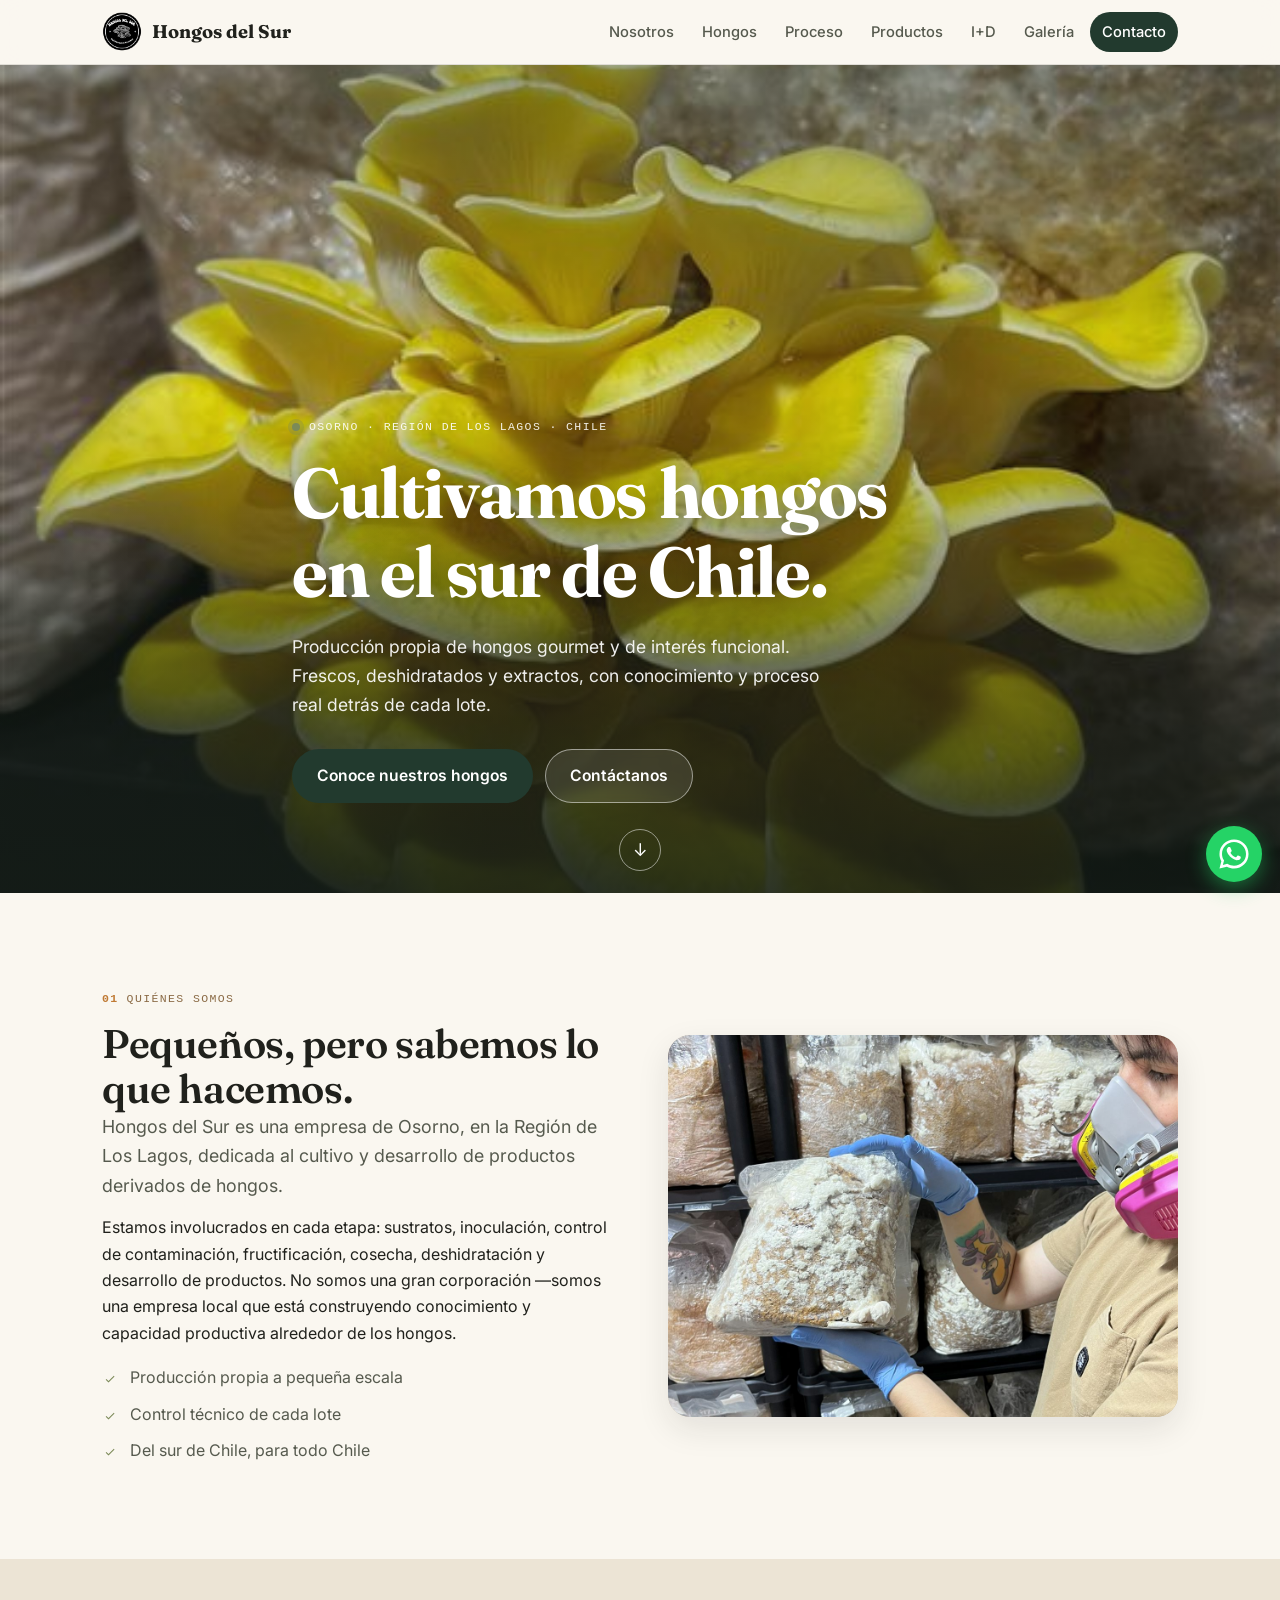
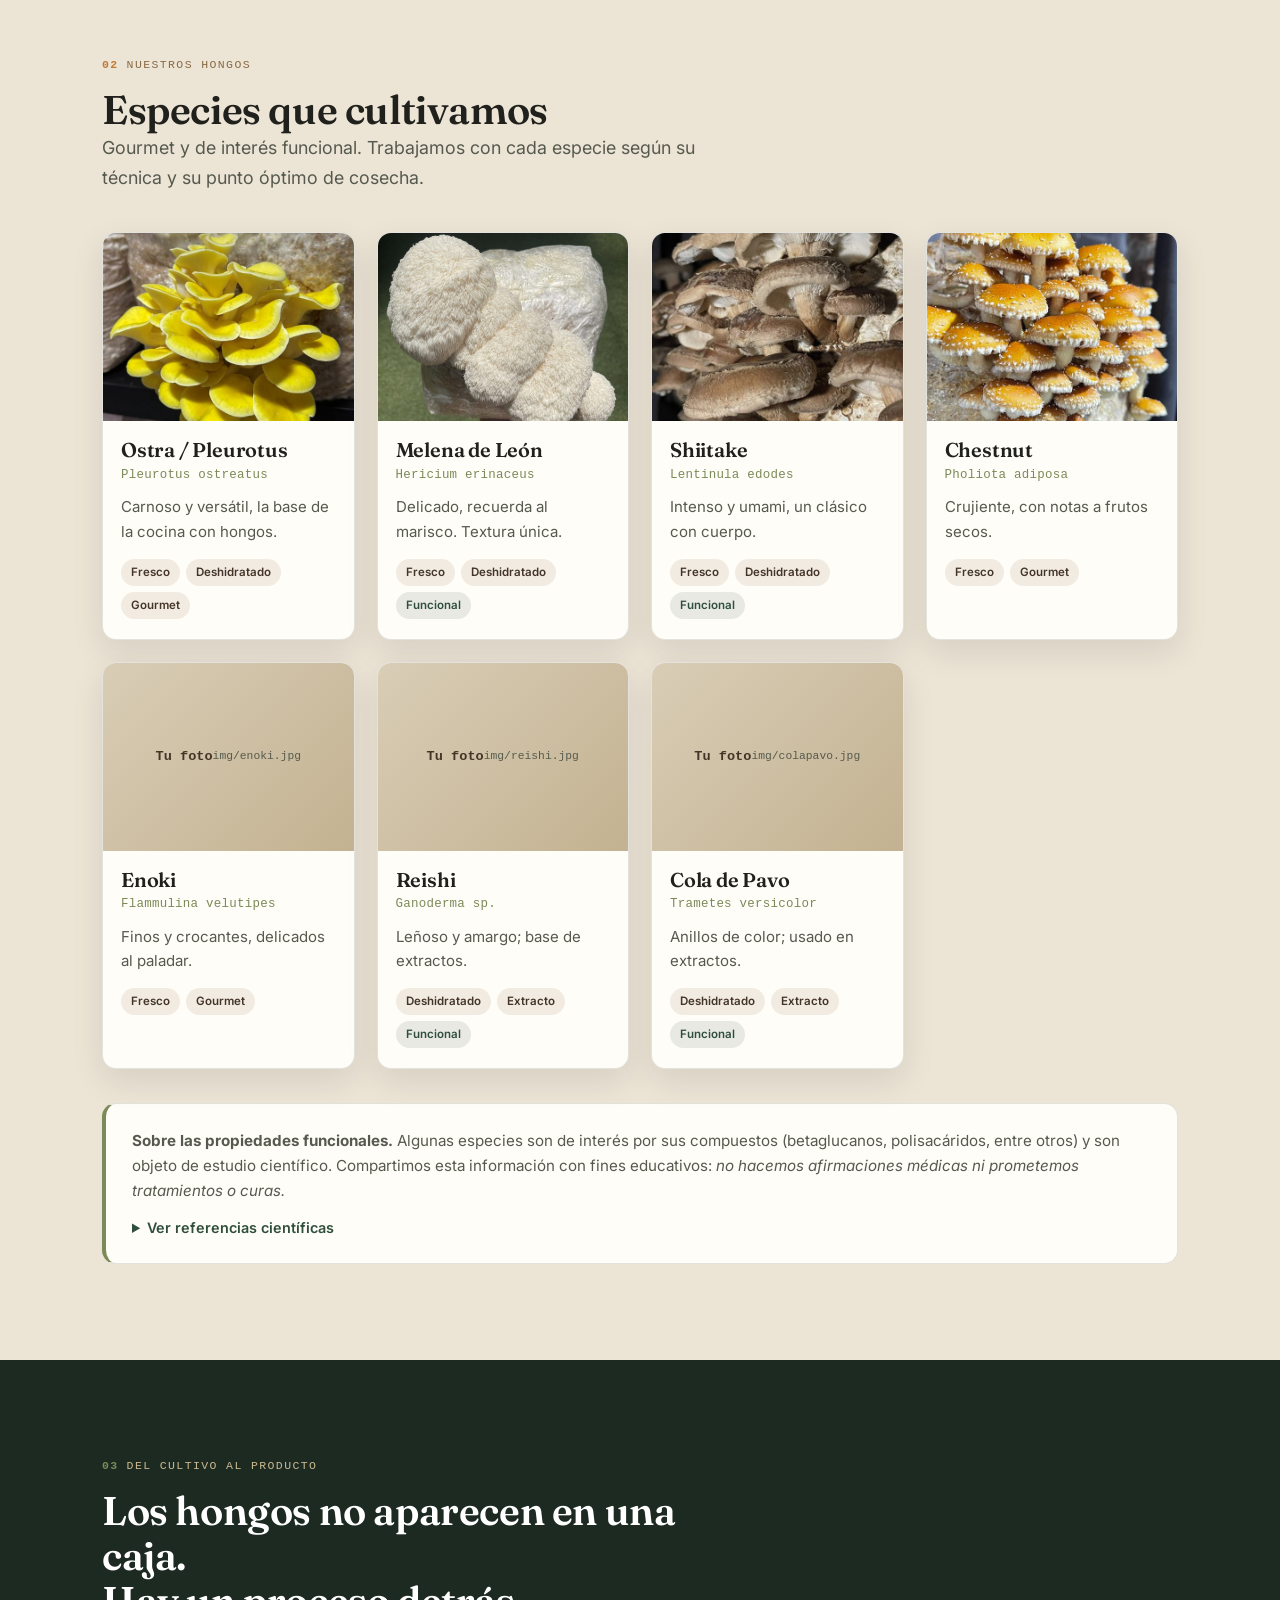
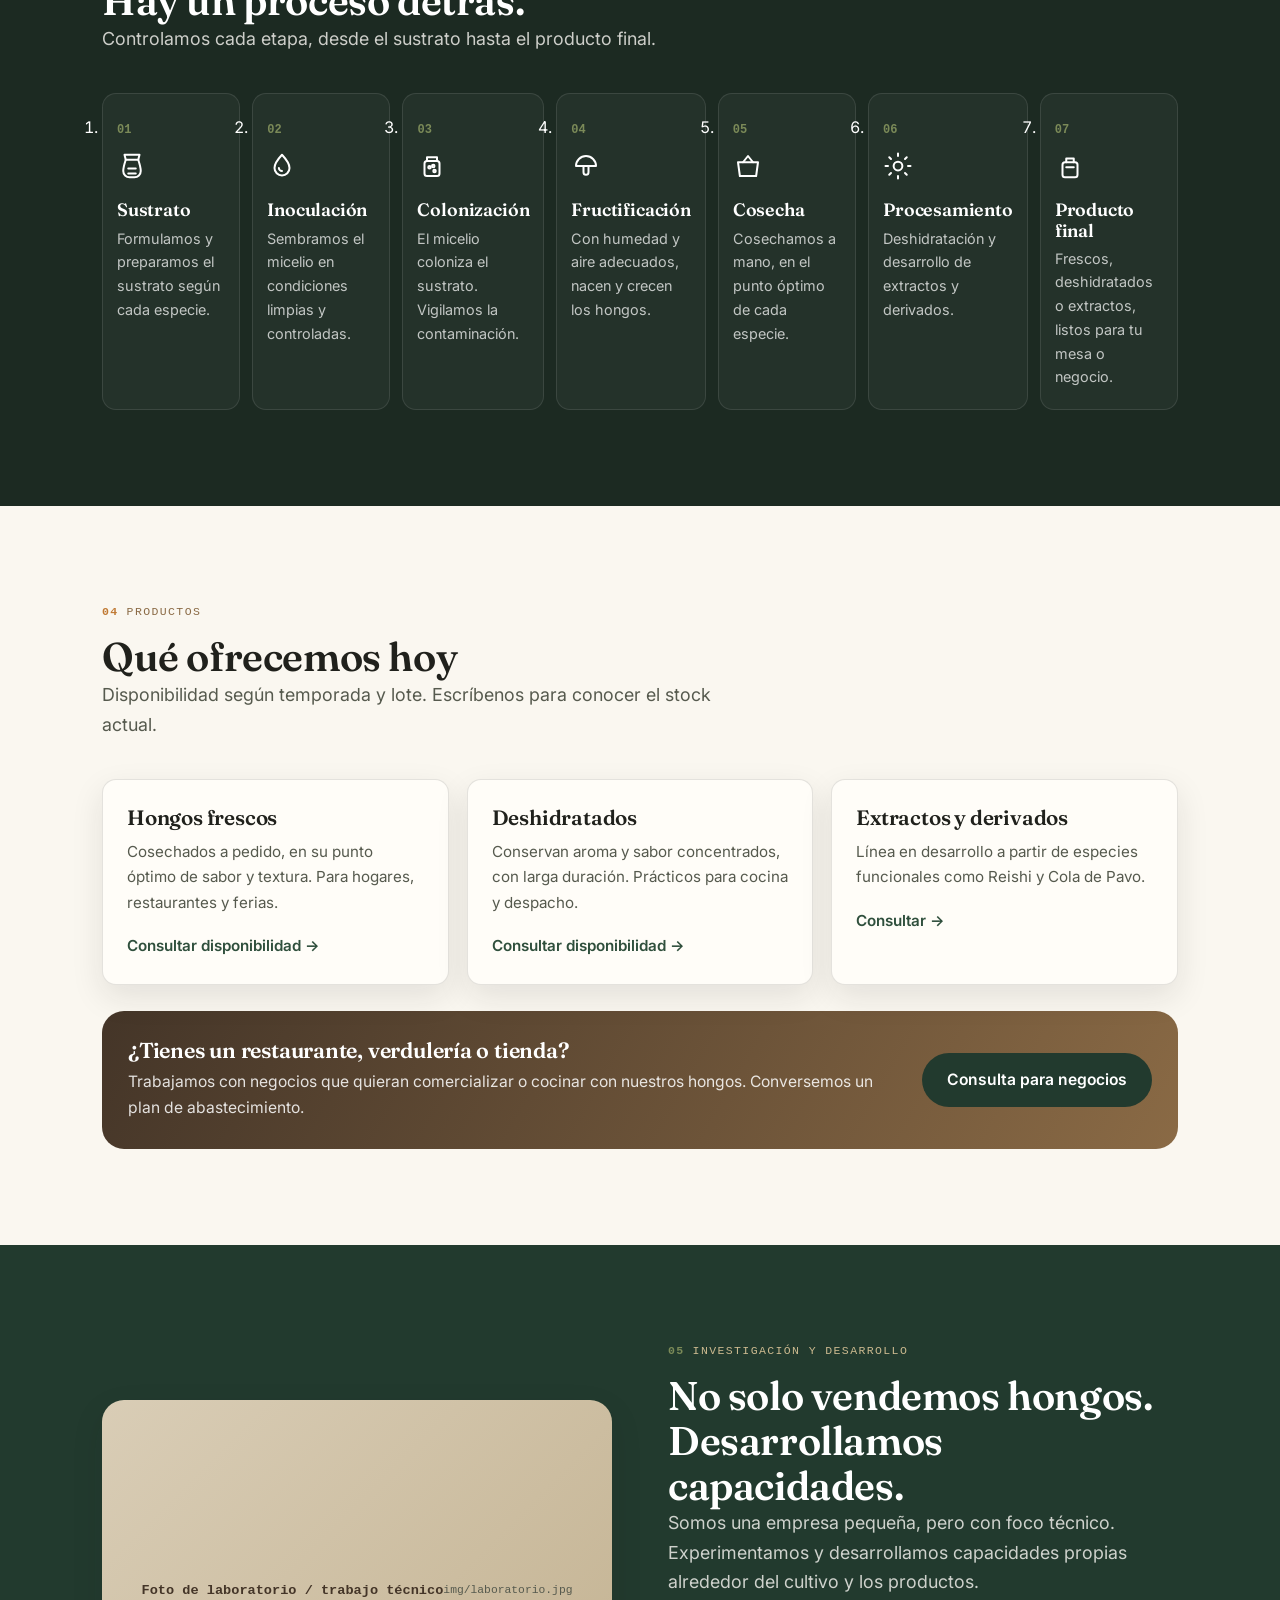
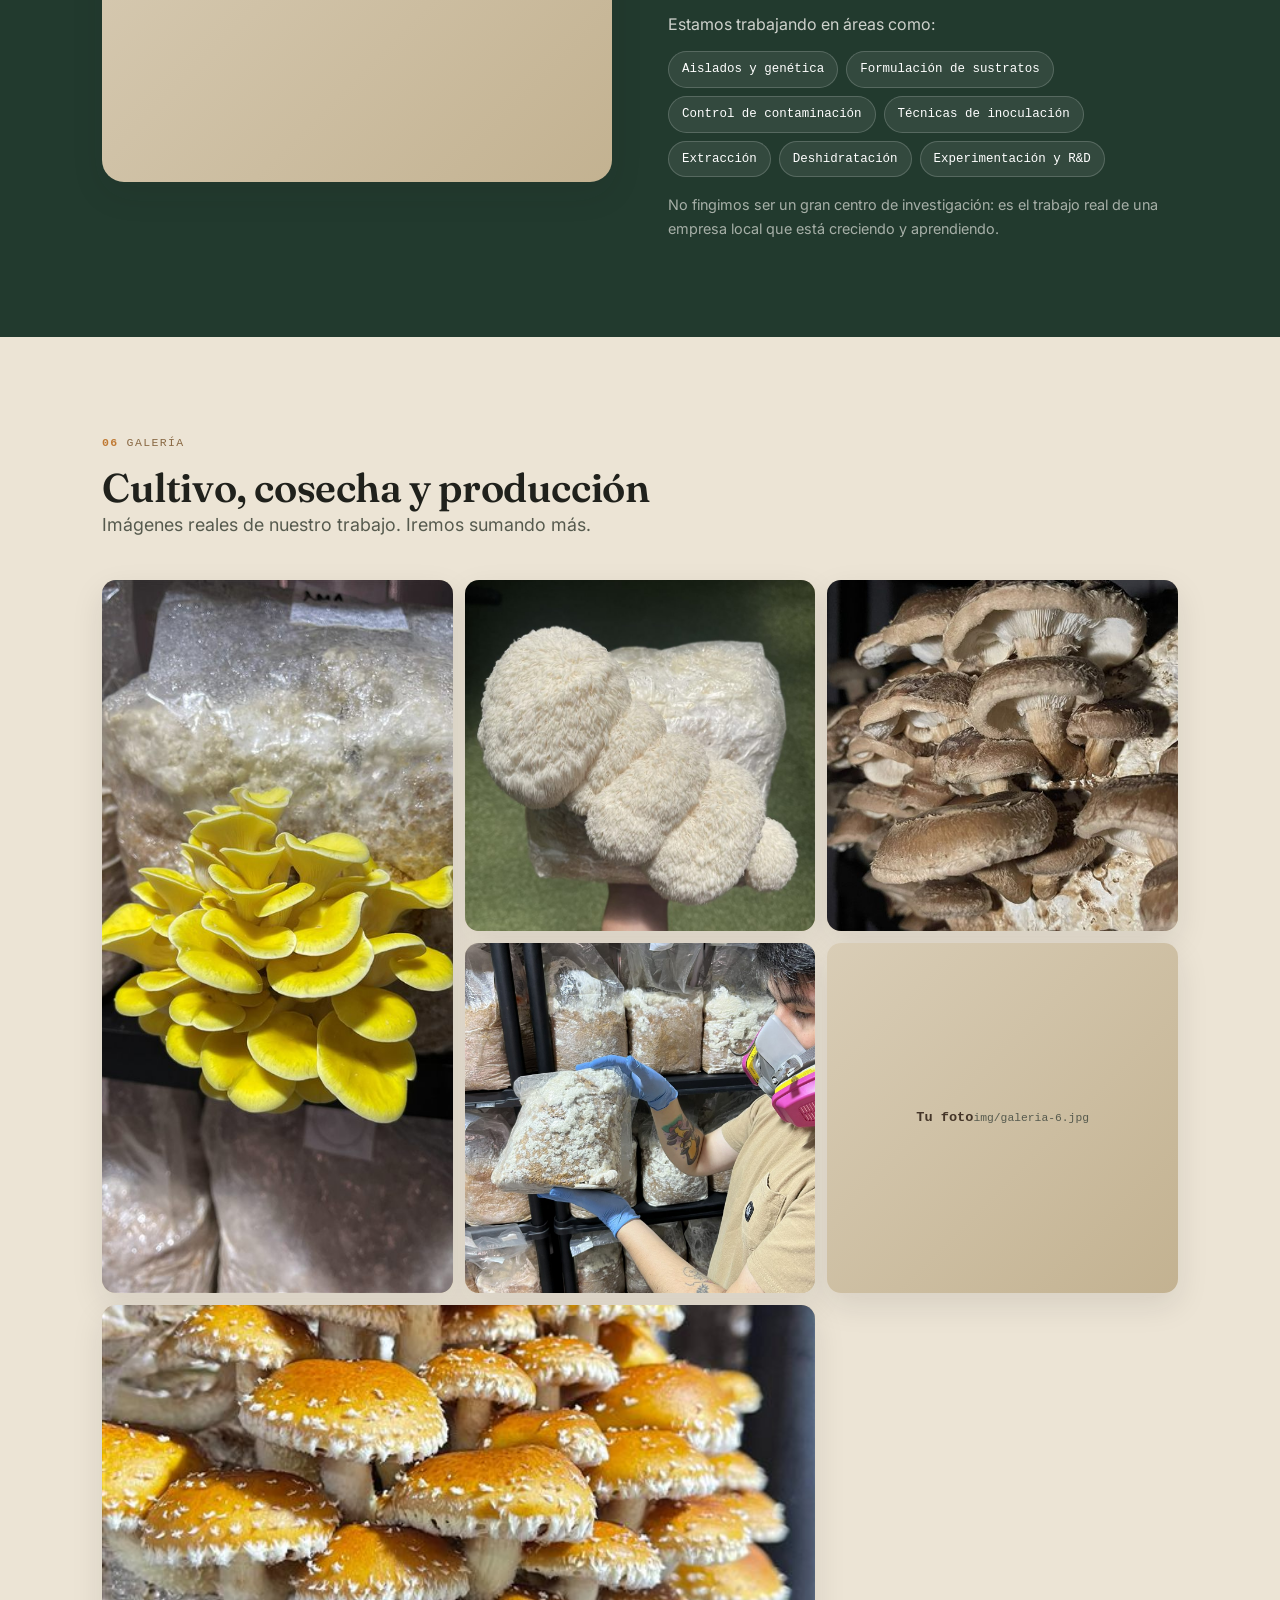
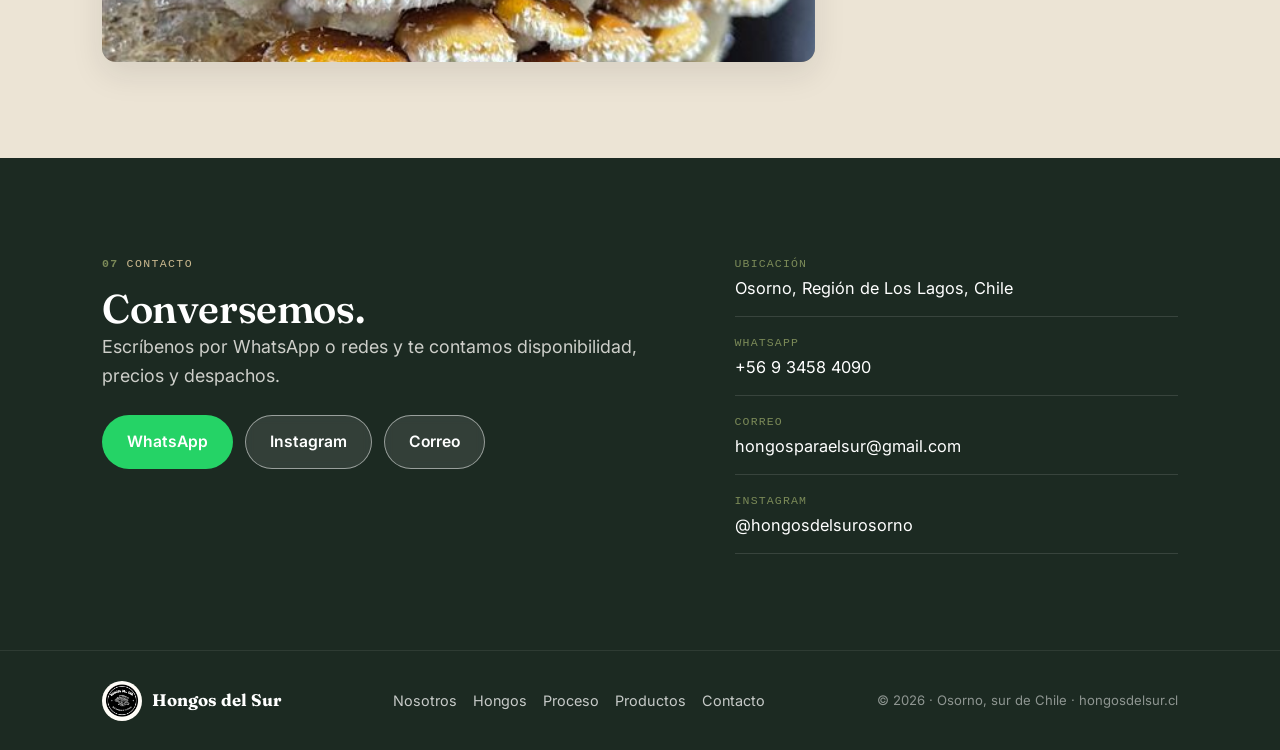
==== index.html @ 7cdbaec6 "Rediseno integral: paleta bosque+madera+lab, hero fotografico, 7 especies, secciones proceso/product" ====
<!DOCTYPE html>
<html lang="es">
<head>
  <meta charset="UTF-8" />
  <meta name="viewport" content="width=device-width, initial-scale=1.0" />

  <title>Hongos del Sur — Cultivo de hongos gourmet y funcionales en Osorno, Chile</title>
  <meta name="description" content="Hongos del Sur es una productora de Osorno, Región de Los Lagos, dedicada al cultivo de hongos gourmet y de interés funcional: Melena de León, Shiitake, Pleurotus, Reishi y más. Hongos frescos, deshidratados y extractos, del sur de Chile." />
  <meta name="theme-color" content="#243b30" />
  <link rel="canonical" href="https://hongosdelsur.cl/" />

  <!-- Open Graph / redes -->
  <meta property="og:title" content="Hongos del Sur — Cultivo de hongos en el sur de Chile" />
  <meta property="og:description" content="Cultivamos hongos gourmet y funcionales en Osorno. Frescos, deshidratados y extractos." />
  <meta property="og:type" content="website" />
  <meta property="og:url" content="https://hongosdelsur.cl/" />
  <meta property="og:image" content="https://hongosdelsur.cl/img/logo.png" />
  <meta property="og:locale" content="es_CL" />
  <meta name="twitter:card" content="summary" />

  <link rel="preconnect" href="https://fonts.googleapis.com" />
  <link rel="preconnect" href="https://fonts.gstatic.com" crossorigin />
  <link href="https://fonts.googleapis.com/css2?family=Fraunces:opsz,wght@9..144,400;9..144,500;9..144,600;9..144,700&family=Inter:wght@400;500;600&display=swap" rel="stylesheet" />
  <link rel="stylesheet" href="styles.css?v=4" />
  <link rel="icon" type="image/png" href="img/logo.png" />
  <link rel="apple-touch-icon" href="img/logo.png" />

  <!-- Datos estructurados: negocio local -->
  <script type="application/ld+json">
  {
    "@context": "https://schema.org",
    "@type": "LocalBusiness",
    "name": "Hongos del Sur",
    "description": "Cultivo y desarrollo de productos derivados de hongos gourmet y de interés funcional en Osorno, sur de Chile.",
    "image": "https://hongosdelsur.cl/img/logo.png",
    "url": "https://hongosdelsur.cl",
    "telephone": "+56934584090",
    "email": "hongosparaelsur@gmail.com",
    "address": {
      "@type": "PostalAddress",
      "addressLocality": "Osorno",
      "addressRegion": "Región de Los Lagos",
      "addressCountry": "CL"
    },
    "areaServed": "Chile",
    "sameAs": ["https://instagram.com/hongosdelsurosorno"]
  }
  </script>
</head>
<body>

  <!-- ===== NAVEGACIÓN ===== -->
  <header class="nav" id="top">
    <div class="container nav__inner">
      <a href="#inicio" class="nav__logo">
        <img src="img/logo.png" alt="Logo de Hongos del Sur" class="nav__logo-img" width="42" height="42" />
        <span>Hongos del Sur</span>
      </a>
      <button class="nav__toggle" aria-label="Abrir menú" aria-expanded="false" aria-controls="menu">
        <span></span><span></span><span></span>
      </button>
      <nav class="nav__links" id="menu">
        <a href="#nosotros">Nosotros</a>
        <a href="#hongos">Hongos</a>
        <a href="#proceso">Proceso</a>
        <a href="#productos">Productos</a>
        <a href="#id">I+D</a>
        <a href="#galeria">Galería</a>
        <a href="#contacto" class="nav__cta">Contacto</a>
      </nav>
    </div>
  </header>

  <main>

    <!-- ===== HERO ===== -->
    <section id="inicio" class="hero">
      <img class="hero__bg" src="img/hero.jpg" alt="Hongos cultivados por Hongos del Sur en el sur de Chile"
           onerror="this.onerror=null;this.src='img/ostra.jpg'" fetchpriority="high" />
      <div class="hero__overlay"></div>
      <div class="container hero__inner">
        <p class="hero__eyebrow"><span class="dot"></span>Osorno · Región de Los Lagos · Chile</p>
        <h1 class="hero__title">Cultivamos hongos<br />en el sur de Chile.</h1>
        <p class="hero__subtitle">
          Producción propia de hongos gourmet y de interés funcional. Frescos,
          deshidratados y extractos, con conocimiento y proceso real detrás de cada lote.
        </p>
        <div class="hero__actions">
          <a href="#hongos" class="btn btn--primary">Conoce nuestros hongos</a>
          <a href="#contacto" class="btn btn--glass">Contáctanos</a>
        </div>
      </div>
      <a href="#nosotros" class="hero__scroll" aria-label="Bajar">↓</a>
    </section>

    <!-- ===== 01 · NOSOTROS ===== -->
    <section id="nosotros" class="section">
      <div class="container grid-2">
        <div class="reveal">
          <p class="eyebrow"><span class="eyebrow__num">01</span> Quiénes somos</p>
          <h2>Pequeños, pero sabemos lo que hacemos.</h2>
          <p class="lead">
            Hongos del Sur es una empresa de Osorno, en la Región de Los Lagos,
            dedicada al cultivo y desarrollo de productos derivados de hongos.
          </p>
          <p>
            Estamos involucrados en cada etapa: sustratos, inoculación, control de
            contaminación, fructificación, cosecha, deshidratación y desarrollo de
            productos. No somos una gran corporación —somos una empresa local que está
            construyendo conocimiento y capacidad productiva alrededor de los hongos.
          </p>
          <ul class="checklist">
            <li>Producción propia a pequeña escala</li>
            <li>Control técnico de cada lote</li>
            <li>Del sur de Chile, para todo Chile</li>
          </ul>
        </div>
        <div class="media-frame reveal">
          <img src="img/nosotros.jpg" alt="Proceso de producción de Hongos del Sur en Osorno" loading="lazy"
               onerror="this.style.display='none';this.parentNode.classList.add('placeholder')" />
          <span class="placeholder__label">Foto del proceso / producción<br /><small>img/nosotros.jpg</small></span>
        </div>
      </div>
    </section>

    <!-- ===== 02 · NUESTROS HONGOS ===== -->
    <section id="hongos" class="section section--sand">
      <div class="container">
        <div class="section__head reveal">
          <p class="eyebrow"><span class="eyebrow__num">02</span> Nuestros hongos</p>
          <h2>Especies que cultivamos</h2>
          <p class="lead">Gourmet y de interés funcional. Trabajamos con cada especie según su técnica y su punto óptimo de cosecha.</p>
        </div>

        <div class="species">
          <!-- Pleurotus -->
          <article class="scard reveal">
            <div class="scard__media">
              <img src="img/ostra.jpg" alt="Hongo ostra (Pleurotus ostreatus) cultivado por Hongos del Sur" loading="lazy"
                   onerror="this.style.display='none';this.parentNode.classList.add('placeholder')" />
              <span class="placeholder__label">img/ostra.jpg</span>
            </div>
            <div class="scard__body">
              <h3>Ostra / Pleurotus</h3>
              <p class="latin">Pleurotus ostreatus</p>
              <p class="scard__desc">Carnoso y versátil, la base de la cocina con hongos.</p>
              <div class="tags"><span>Fresco</span><span>Deshidratado</span><span>Gourmet</span></div>
            </div>
          </article>

          <!-- Melena de León -->
          <article class="scard reveal">
            <div class="scard__media">
              <img src="img/melena.jpg" alt="Melena de León (Hericium erinaceus) cultivado por Hongos del Sur" loading="lazy"
                   onerror="this.style.display='none';this.parentNode.classList.add('placeholder')" />
              <span class="placeholder__label">img/melena.jpg</span>
            </div>
            <div class="scard__body">
              <h3>Melena de León</h3>
              <p class="latin">Hericium erinaceus</p>
              <p class="scard__desc">Delicado, recuerda al marisco. Textura única.</p>
              <div class="tags"><span>Fresco</span><span>Deshidratado</span><span class="tag--fn">Funcional</span></div>
            </div>
          </article>

          <!-- Shiitake -->
          <article class="scard reveal">
            <div class="scard__media">
              <img src="img/shiitake.jpg" alt="Shiitake (Lentinula edodes) cultivado por Hongos del Sur" loading="lazy"
                   onerror="this.style.display='none';this.parentNode.classList.add('placeholder')" />
              <span class="placeholder__label">img/shiitake.jpg</span>
            </div>
            <div class="scard__body">
              <h3>Shiitake</h3>
              <p class="latin">Lentinula edodes</p>
              <p class="scard__desc">Intenso y umami, un clásico con cuerpo.</p>
              <div class="tags"><span>Fresco</span><span>Deshidratado</span><span class="tag--fn">Funcional</span></div>
            </div>
          </article>

          <!-- Chestnut -->
          <article class="scard reveal">
            <div class="scard__media">
              <img src="img/chestnut.jpg" alt="Hongo Chestnut (Pholiota adiposa) cultivado por Hongos del Sur" loading="lazy"
                   onerror="this.style.display='none';this.parentNode.classList.add('placeholder')" />
              <span class="placeholder__label">img/chestnut.jpg</span>
            </div>
            <div class="scard__body">
              <h3>Chestnut</h3>
              <p class="latin">Pholiota adiposa</p>
              <p class="scard__desc">Crujiente, con notas a frutos secos.</p>
              <div class="tags"><span>Fresco</span><span>Gourmet</span></div>
            </div>
          </article>

          <!-- Enoki -->
          <article class="scard reveal">
            <div class="scard__media">
              <img src="img/enoki.jpg" alt="Enoki (Flammulina velutipes) cultivado por Hongos del Sur" loading="lazy"
                   onerror="this.style.display='none';this.parentNode.classList.add('placeholder')" />
              <span class="placeholder__label">Tu foto<br /><small>img/enoki.jpg</small></span>
            </div>
            <div class="scard__body">
              <h3>Enoki</h3>
              <p class="latin">Flammulina velutipes</p>
              <p class="scard__desc">Finos y crocantes, delicados al paladar.</p>
              <div class="tags"><span>Fresco</span><span>Gourmet</span></div>
            </div>
          </article>

          <!-- Reishi -->
          <article class="scard reveal">
            <div class="scard__media">
              <img src="img/reishi.jpg" alt="Reishi (Ganoderma) cultivado por Hongos del Sur" loading="lazy"
                   onerror="this.style.display='none';this.parentNode.classList.add('placeholder')" />
              <span class="placeholder__label">Tu foto<br /><small>img/reishi.jpg</small></span>
            </div>
            <div class="scard__body">
              <h3>Reishi</h3>
              <p class="latin">Ganoderma sp.</p>
              <p class="scard__desc">Leñoso y amargo; base de extractos.</p>
              <div class="tags"><span>Deshidratado</span><span>Extracto</span><span class="tag--fn">Funcional</span></div>
            </div>
          </article>

          <!-- Cola de Pavo -->
          <article class="scard reveal">
            <div class="scard__media">
              <img src="img/colapavo.jpg" alt="Cola de Pavo (Trametes versicolor) cultivado por Hongos del Sur" loading="lazy"
                   onerror="this.style.display='none';this.parentNode.classList.add('placeholder')" />
              <span class="placeholder__label">Tu foto<br /><small>img/colapavo.jpg</small></span>
            </div>
            <div class="scard__body">
              <h3>Cola de Pavo</h3>
              <p class="latin">Trametes versicolor</p>
              <p class="scard__desc">Anillos de color; usado en extractos.</p>
              <div class="tags"><span>Deshidratado</span><span>Extracto</span><span class="tag--fn">Funcional</span></div>
            </div>
          </article>
        </div>

        <!-- Nota responsable sobre propiedades -->
        <div class="fnote reveal">
          <p>
            <strong>Sobre las propiedades funcionales.</strong> Algunas especies son de
            interés por sus compuestos (betaglucanos, polisacáridos, entre otros) y son
            objeto de estudio científico. Compartimos esta información con fines
            educativos: <em>no hacemos afirmaciones médicas ni prometemos tratamientos o curas.</em>
          </p>
          <details>
            <summary>Ver referencias científicas</summary>
            <ol>
              <li>González A. et al. <em>Oyster Mushrooms on Cardiometabolic Parameters — Systematic Review.</em> Nutrients, 2020. <a href="https://www.ncbi.nlm.nih.gov/pmc/articles/PMC7230384/" target="_blank" rel="noopener">Ver ↗</a></li>
              <li>Elhusseiny S. et al. <em>Hericium erinaceus: a systematic review.</em> Frontiers in Nutrition, 2025. <a href="https://pubmed.ncbi.nlm.nih.gov/40959699/" target="_blank" rel="noopener">Ver ↗</a></li>
              <li>Finimundy T. et al. <em>Shiitake: Antioxidant &amp; Immunomodulatory activities.</em> Int. J. Med. Mushrooms, 2017. <a href="https://pubmed.ncbi.nlm.nih.gov/29345560/" target="_blank" rel="noopener">Ver ↗</a></li>
            </ol>
            <p class="fnote__aviso">Información con respaldo científico y fines educativos. No constituye consejo médico. Ante dudas de salud, consulta a un profesional.</p>
          </details>
        </div>
      </div>
    </section>

    <!-- ===== 03 · DEL CULTIVO AL PRODUCTO ===== -->
    <section id="proceso" class="section section--dark">
      <div class="container">
        <div class="section__head reveal">
          <p class="eyebrow eyebrow--light"><span class="eyebrow__num">03</span> Del cultivo al producto</p>
          <h2>Los hongos no aparecen en una caja.<br />Hay un proceso detrás.</h2>
          <p class="lead lead--light">Controlamos cada etapa, desde el sustrato hasta el producto final.</p>
        </div>

        <ol class="process">
          <li class="pstep reveal">
            <span class="pstep__num">01</span>
            <span class="pstep__icon" aria-hidden="true"><svg viewBox="0 0 24 24" fill="none" stroke="currentColor" stroke-width="1.6" stroke-linecap="round" stroke-linejoin="round"><path d="M6 3h12l-1 4H7z"/><path d="M7 7c-1 3-2 6-2 9a5 5 0 0 0 5 5h4a5 5 0 0 0 5-5c0-3-1-6-2-9"/><path d="M9 14h6M9 18h6"/></svg></span>
            <h3>Sustrato</h3>
            <p>Formulamos y preparamos el sustrato según cada especie.</p>
          </li>
          <li class="pstep reveal">
            <span class="pstep__num">02</span>
            <span class="pstep__icon" aria-hidden="true"><svg viewBox="0 0 24 24" fill="none" stroke="currentColor" stroke-width="1.6" stroke-linecap="round" stroke-linejoin="round"><path d="M12 3s6 6.5 6 10.5a6 6 0 0 1-12 0C6 9.5 12 3 12 3z"/><path d="M9.5 13.5a2.5 2.5 0 0 0 2.5 2.5"/></svg></span>
            <h3>Inoculación</h3>
            <p>Sembramos el micelio en condiciones limpias y controladas.</p>
          </li>
          <li class="pstep reveal">
            <span class="pstep__num">03</span>
            <span class="pstep__icon" aria-hidden="true"><svg viewBox="0 0 24 24" fill="none" stroke="currentColor" stroke-width="1.6" stroke-linecap="round" stroke-linejoin="round"><rect x="6" y="8" width="12" height="12" rx="2"/><path d="M8 8V5h8v3"/><circle cx="10" cy="13" r="1"/><circle cx="14" cy="16" r="1"/><circle cx="13" cy="12" r="1"/></svg></span>
            <h3>Colonización</h3>
            <p>El micelio coloniza el sustrato. Vigilamos la contaminación.</p>
          </li>
          <li class="pstep reveal">
            <span class="pstep__num">04</span>
            <span class="pstep__icon" aria-hidden="true"><svg viewBox="0 0 24 24" fill="none" stroke="currentColor" stroke-width="1.6" stroke-linecap="round" stroke-linejoin="round"><path d="M4 12a8 8 0 0 1 16 0z"/><path d="M10 12v5a2 2 0 0 0 4 0v-5"/></svg></span>
            <h3>Fructificación</h3>
            <p>Con humedad y aire adecuados, nacen y crecen los hongos.</p>
          </li>
          <li class="pstep reveal">
            <span class="pstep__num">05</span>
            <span class="pstep__icon" aria-hidden="true"><svg viewBox="0 0 24 24" fill="none" stroke="currentColor" stroke-width="1.6" stroke-linecap="round" stroke-linejoin="round"><path d="M4 9h16l-1.5 11h-13z"/><path d="M8 9l4-5 4 5"/></svg></span>
            <h3>Cosecha</h3>
            <p>Cosechamos a mano, en el punto óptimo de cada especie.</p>
          </li>
          <li class="pstep reveal">
            <span class="pstep__num">06</span>
            <span class="pstep__icon" aria-hidden="true"><svg viewBox="0 0 24 24" fill="none" stroke="currentColor" stroke-width="1.6" stroke-linecap="round" stroke-linejoin="round"><circle cx="12" cy="12" r="3.5"/><path d="M12 2v2M12 20v2M2 12h2M20 12h2M5 5l1.4 1.4M17.6 17.6L19 19M19 5l-1.4 1.4M6.4 17.6L5 19"/></svg></span>
            <h3>Procesamiento</h3>
            <p>Deshidratación y desarrollo de extractos y derivados.</p>
          </li>
          <li class="pstep reveal">
            <span class="pstep__num">07</span>
            <span class="pstep__icon" aria-hidden="true"><svg viewBox="0 0 24 24" fill="none" stroke="currentColor" stroke-width="1.6" stroke-linecap="round" stroke-linejoin="round"><rect x="6" y="9" width="12" height="12" rx="2"/><path d="M9 9V6h6v3"/><path d="M9 13h6"/></svg></span>
            <h3>Producto final</h3>
            <p>Frescos, deshidratados o extractos, listos para tu mesa o negocio.</p>
          </li>
        </ol>
      </div>
    </section>

    <!-- ===== 04 · PRODUCTOS ===== -->
    <section id="productos" class="section">
      <div class="container">
        <div class="section__head reveal">
          <p class="eyebrow"><span class="eyebrow__num">04</span> Productos</p>
          <h2>Qué ofrecemos hoy</h2>
          <p class="lead">Disponibilidad según temporada y lote. Escríbenos para conocer el stock actual.</p>
        </div>

        <div class="products">
          <article class="pcard reveal">
            <h3>Hongos frescos</h3>
            <p>Cosechados a pedido, en su punto óptimo de sabor y textura. Para hogares, restaurantes y ferias.</p>
            <a class="link-cta" href="https://wa.me/56934584090?text=Hola,%20quiero%20consultar%20disponibilidad%20de%20hongos%20frescos" target="_blank" rel="noopener">Consultar disponibilidad →</a>
          </article>
          <article class="pcard reveal">
            <h3>Deshidratados</h3>
            <p>Conservan aroma y sabor concentrados, con larga duración. Prácticos para cocina y despacho.</p>
            <a class="link-cta" href="https://wa.me/56934584090?text=Hola,%20quiero%20consultar%20por%20hongos%20deshidratados" target="_blank" rel="noopener">Consultar disponibilidad →</a>
          </article>
          <article class="pcard reveal">
            <h3>Extractos y derivados</h3>
            <p>Línea en desarrollo a partir de especies funcionales como Reishi y Cola de Pavo.</p>
            <a class="link-cta" href="https://wa.me/56934584090?text=Hola,%20quiero%20saber%20de%20sus%20extractos%20y%20derivados" target="_blank" rel="noopener">Consultar →</a>
          </article>
        </div>

        <div class="b2b reveal">
          <div>
            <h3>¿Tienes un restaurante, verdulería o tienda?</h3>
            <p>Trabajamos con negocios que quieran comercializar o cocinar con nuestros hongos. Conversemos un plan de abastecimiento.</p>
          </div>
          <a class="btn btn--primary" href="https://wa.me/56934584090?text=Hola,%20represento%20un%20negocio%20y%20quiero%20cotizar" target="_blank" rel="noopener">Consulta para negocios</a>
        </div>
      </div>
    </section>

    <!-- ===== 05 · INVESTIGACIÓN Y DESARROLLO ===== -->
    <section id="id" class="section section--forest">
      <div class="container grid-2 grid-2--reverse">
        <div class="reveal">
          <p class="eyebrow eyebrow--light"><span class="eyebrow__num">05</span> Investigación y desarrollo</p>
          <h2>No solo vendemos hongos.<br />Desarrollamos capacidades.</h2>
          <p class="lead lead--light">
            Somos una empresa pequeña, pero con foco técnico. Experimentamos y
            desarrollamos capacidades propias alrededor del cultivo y los productos.
          </p>
          <p class="lead--light">Estamos trabajando en áreas como:</p>
          <ul class="chips">
            <li>Aislados y genética</li>
            <li>Formulación de sustratos</li>
            <li>Control de contaminación</li>
            <li>Técnicas de inoculación</li>
            <li>Extracción</li>
            <li>Deshidratación</li>
            <li>Experimentación y R&amp;D</li>
          </ul>
          <p class="fineprint">No fingimos ser un gran centro de investigación: es el trabajo real de una empresa local que está creciendo y aprendiendo.</p>
        </div>
        <div class="media-frame reveal">
          <img src="img/laboratorio.jpg" alt="Trabajo técnico y de laboratorio en Hongos del Sur" loading="lazy"
               onerror="this.style.display='none';this.parentNode.classList.add('placeholder')" />
          <span class="placeholder__label">Foto de laboratorio / trabajo técnico<br /><small>img/laboratorio.jpg</small></span>
        </div>
      </div>
    </section>

    <!-- ===== 06 · GALERÍA ===== -->
    <section id="galeria" class="section section--sand">
      <div class="container">
        <div class="section__head reveal">
          <p class="eyebrow"><span class="eyebrow__num">06</span> Galería</p>
          <h2>Cultivo, cosecha y producción</h2>
          <p class="lead">Imágenes reales de nuestro trabajo. Iremos sumando más.</p>
        </div>
        <div class="gallery">
          <figure class="gitem gitem--tall reveal"><img src="img/ostra.jpg" alt="Hongos ostra creciendo" loading="lazy" onerror="this.style.display='none';this.parentNode.classList.add('placeholder')"><span class="placeholder__label">img/galeria-1.jpg</span></figure>
          <figure class="gitem reveal"><img src="img/melena.jpg" alt="Melena de León en cultivo" loading="lazy" onerror="this.style.display='none';this.parentNode.classList.add('placeholder')"><span class="placeholder__label">img/galeria-2.jpg</span></figure>
          <figure class="gitem reveal"><img src="img/shiitake.jpg" alt="Shiitake cosechado" loading="lazy" onerror="this.style.display='none';this.parentNode.classList.add('placeholder')"><span class="placeholder__label">img/galeria-3.jpg</span></figure>
          <figure class="gitem reveal"><img src="img/nosotros.jpg" alt="Producción de Hongos del Sur" loading="lazy" onerror="this.style.display='none';this.parentNode.classList.add('placeholder')"><span class="placeholder__label">img/galeria-4.jpg</span></figure>
          <figure class="gitem gitem--wide reveal"><img src="img/chestnut.jpg" alt="Hongos Chestnut" loading="lazy" onerror="this.style.display='none';this.parentNode.classList.add('placeholder')"><span class="placeholder__label">img/galeria-5.jpg</span></figure>
          <figure class="gitem reveal"><img src="img/galeria-6.jpg" alt="Instalaciones de cultivo" loading="lazy" onerror="this.style.display='none';this.parentNode.classList.add('placeholder')"><span class="placeholder__label">Tu foto<br /><small>img/galeria-6.jpg</small></span></figure>
        </div>
      </div>
    </section>

    <!-- ===== 07 · CONTACTO ===== -->
    <section id="contacto" class="section section--dark">
      <div class="container contacto">
        <div class="reveal">
          <p class="eyebrow eyebrow--light"><span class="eyebrow__num">07</span> Contacto</p>
          <h2>Conversemos.</h2>
          <p class="lead lead--light">Escríbenos por WhatsApp o redes y te contamos disponibilidad, precios y despachos.</p>
          <div class="contacto__actions">
            <a class="btn btn--wa" href="https://wa.me/56934584090?text=Hola%20Hongos%20del%20Sur,%20quiero%20hacer%20una%20consulta" target="_blank" rel="noopener">WhatsApp</a>
            <a class="btn btn--glass" href="https://instagram.com/hongosdelsurosorno" target="_blank" rel="noopener">Instagram</a>
            <a class="btn btn--glass" href="mailto:hongosparaelsur@gmail.com">Correo</a>
          </div>
        </div>
        <div class="contacto__meta reveal">
          <div><span class="meta-k">Ubicación</span><span class="meta-v">Osorno, Región de Los Lagos, Chile</span></div>
          <div><span class="meta-k">WhatsApp</span><span class="meta-v">+56 9 3458 4090</span></div>
          <div><span class="meta-k">Correo</span><span class="meta-v">hongosparaelsur@gmail.com</span></div>
          <div><span class="meta-k">Instagram</span><span class="meta-v">@hongosdelsurosorno</span></div>
        </div>
      </div>
    </section>

  </main>

  <!-- ===== FOOTER ===== -->
  <footer class="footer">
    <div class="container footer__inner">
      <span class="footer__brand">
        <span class="footer__logo-chip"><img src="img/logo.png" alt="Hongos del Sur" width="36" height="36" /></span>
        Hongos del Sur
      </span>
      <nav class="footer__nav">
        <a href="#nosotros">Nosotros</a>
        <a href="#hongos">Hongos</a>
        <a href="#proceso">Proceso</a>
        <a href="#productos">Productos</a>
        <a href="#contacto">Contacto</a>
      </nav>
      <span class="footer__copy">© 2026 · Osorno, sur de Chile · hongosdelsur.cl</span>
    </div>
  </footer>

  <!-- ===== BOTÓN FLOTANTE WHATSAPP ===== -->
  <a class="wa-float" href="https://wa.me/56934584090?text=Hola%20Hongos%20del%20Sur,%20quiero%20hacer%20una%20consulta"
     target="_blank" rel="noopener" aria-label="Escríbenos por WhatsApp">
    <svg viewBox="0 0 32 32" aria-hidden="true">
      <path d="M16 .5C7.4.5.5 7.4.5 16c0 2.8.7 5.4 2 7.8L.5 31.5l7.9-2c2.3 1.2 4.9 1.9 7.6 1.9 8.6 0 15.5-6.9 15.5-15.5S24.6.5 16 .5zm0 28c-2.4 0-4.7-.6-6.7-1.8l-.5-.3-4.7 1.2 1.3-4.6-.3-.5C3.9 20.5 3.2 18.3 3.2 16 3.2 8.9 8.9 3.2 16 3.2S28.8 8.9 28.8 16 23.1 28.5 16 28.5zm7.1-9.6c-.4-.2-2.3-1.1-2.6-1.3-.3-.1-.6-.2-.9.2-.3.4-1 1.3-1.2 1.5-.2.2-.4.3-.8.1-.4-.2-1.6-.6-3.1-1.9-1.1-1-1.9-2.2-2.1-2.6-.2-.4 0-.6.2-.8.2-.2.4-.4.5-.6.2-.2.2-.4.4-.6.1-.2.1-.5 0-.7-.1-.2-.9-2.2-1.3-3-.3-.8-.7-.7-.9-.7h-.8c-.3 0-.7.1-1 .5-.3.4-1.3 1.3-1.3 3.1s1.3 3.6 1.5 3.9c.2.2 2.6 4 6.3 5.6.9.4 1.6.6 2.1.8.9.3 1.7.2 2.3.1.7-.1 2.3-.9 2.6-1.8.3-.9.3-1.6.2-1.8-.1-.1-.3-.2-.7-.4z"/>
    </svg>
  </a>

  <script src="app.js" defer></script>
</body>
</html>
---- styles.css ----
/* =========================================================
   Hongos del Sur — sistema de diseño
   Paleta: bosque templado + madera + hongos + laboratorio limpio
   Mobile-first. Ver DESIGN.md
   ========================================================= */

:root {
  /* Neutros cálidos */
  --paper: #faf7f0;       /* fondo general, blanco cálido */
  --sand: #ece4d5;        /* beige, secciones alternas */
  --cream: #fffdf8;       /* tarjetas */
  --ink: #20211c;         /* texto principal (verde-negro cálido) */
  --ink-soft: #565a4e;    /* texto secundario */
  --line: rgba(32, 33, 28, 0.12);

  /* Bosque + madera */
  --forest: #223a2e;      /* verde bosque profundo */
  --forest-2: #2f4f3c;    /* verde bosque medio */
  --moss: #7b8a58;        /* verde musgo (acento) */
  --bark: #443528;        /* marrón corteza */
  --earth: #8a6a45;       /* tierra */
  --amber: #c07a34;       /* ámbar / terracota (acento cálido) */

  /* Oscuro estratégico */
  --dark: #1c2a22;        /* fondo oscuro verdoso */

  --wa: #25d366;

  --radius: 14px;
  --radius-lg: 22px;
  --shadow: 0 12px 32px rgba(28, 34, 26, 0.10);
  --shadow-lg: 0 20px 50px rgba(28, 34, 26, 0.16);
  --maxw: 1140px;
  --mono: "IBM Plex Mono", ui-monospace, "SFMono-Regular", Menlo, Consolas, monospace;
}

/* ===== Reset / base ===== */
* { box-sizing: border-box; margin: 0; padding: 0; }
html { scroll-behavior: smooth; -webkit-text-size-adjust: 100%; }
body {
  font-family: "Inter", system-ui, sans-serif;
  color: var(--ink);
  background: var(--paper);
  line-height: 1.65;
  -webkit-font-smoothing: antialiased;
  overflow-x: hidden;
}
h1, h2, h3 { font-family: "Fraunces", Georgia, serif; line-height: 1.12; font-weight: 600; letter-spacing: -0.01em; }
img { max-width: 100%; display: block; }
a { color: inherit; text-decoration: none; }
ul { list-style: none; }

.container { width: 100%; max-width: var(--maxw); margin: 0 auto; padding: 0 20px; }

/* ===== Tipografía de apoyo ===== */
.eyebrow {
  font-family: var(--mono);
  text-transform: uppercase;
  letter-spacing: 0.12em;
  font-size: 0.72rem;
  font-weight: 500;
  color: var(--earth);
  margin-bottom: 14px;
  display: flex; align-items: center; gap: 8px;
}
.eyebrow--light { color: #cbb98f; }
.eyebrow__num { color: var(--amber); font-weight: 600; }
.eyebrow--light .eyebrow__num { color: var(--moss); }

.lead { font-size: 1.12rem; color: var(--ink-soft); margin-bottom: 14px; }
.lead--light { color: rgba(255, 253, 248, 0.78); }
.fineprint { font-size: 0.9rem; color: var(--ink-soft); margin-top: 16px; }
.section--forest .fineprint { color: rgba(255,253,248,0.6); }

/* ===== Botones ===== */
.btn {
  display: inline-flex; align-items: center; justify-content: center; gap: 8px;
  padding: 13px 24px; border-radius: 999px;
  font-weight: 600; font-size: 0.98rem; cursor: pointer;
  transition: transform .18s ease, box-shadow .18s ease, background .18s ease, color .18s ease;
  border: 1.5px solid transparent;
}
.btn--primary { background: var(--forest); color: #fff; }
.btn--primary:hover { background: var(--forest-2); transform: translateY(-2px); box-shadow: var(--shadow); }
.btn--glass { background: rgba(255,255,255,0.10); color: #fff; border-color: rgba(255,255,255,0.5); backdrop-filter: blur(4px); }
.btn--glass:hover { background: rgba(255,255,255,0.9); color: var(--ink); transform: translateY(-2px); }
.btn--wa { background: var(--wa); color: #fff; }
.btn--wa:hover { transform: translateY(-2px); box-shadow: 0 10px 26px rgba(37,211,102,0.4); }

.link-cta { font-weight: 600; color: var(--forest-2); font-size: 0.95rem; transition: gap .18s ease, color .18s ease; display: inline-block; margin-top: 4px; }
.link-cta:hover { color: var(--amber); }

/* ===== Navegación ===== */
.nav {
  position: sticky; top: 0; z-index: 100;
  background: rgba(250, 247, 240, 0.9);
  backdrop-filter: blur(12px);
  border-bottom: 1px solid var(--line);
}
.nav__inner { display: flex; align-items: center; justify-content: space-between; height: 64px; }
.nav__logo { display: flex; align-items: center; gap: 10px; font-family: "Fraunces", serif; font-weight: 700; font-size: 1.15rem; }
.nav__logo-img { width: 40px; height: 40px; flex-shrink: 0; }
.nav__links { display: flex; align-items: center; gap: 4px; }
.nav__links a {
  padding: 8px 12px; border-radius: 999px; font-size: 0.92rem; font-weight: 500; color: var(--ink-soft);
  transition: color .15s ease, background .15s ease;
}
.nav__links a:hover { color: var(--forest); background: rgba(34,58,46,0.07); }
.nav__cta { background: var(--forest); color: #fff !important; }
.nav__cta:hover { background: var(--forest-2) !important; }
.nav__toggle {
  display: none; flex-direction: column; gap: 5px; background: none; border: 0; cursor: pointer; padding: 8px;
}
.nav__toggle span { width: 24px; height: 2px; background: var(--ink); border-radius: 2px; transition: transform .25s ease, opacity .2s ease; }
.nav__toggle[aria-expanded="true"] span:nth-child(1) { transform: translateY(7px) rotate(45deg); }
.nav__toggle[aria-expanded="true"] span:nth-child(2) { opacity: 0; }
.nav__toggle[aria-expanded="true"] span:nth-child(3) { transform: translateY(-7px) rotate(-45deg); }

/* ===== Hero ===== */
.hero {
  position: relative; min-height: 92vh; min-height: 92svh;
  display: flex; align-items: flex-end;
  color: #fff; overflow: hidden;
}
.hero__bg { position: absolute; inset: 0; width: 100%; height: 100%; object-fit: cover; z-index: 0; }
.hero__overlay {
  position: absolute; inset: 0; z-index: 1;
  background:
    linear-gradient(180deg, rgba(28,42,34,0.35) 0%, rgba(28,42,34,0.15) 40%, rgba(20,28,23,0.85) 100%),
    radial-gradient(120% 80% at 20% 100%, rgba(20,28,23,0.6), transparent 60%);
}
.hero__inner { position: relative; z-index: 2; padding: 0 20px 72px; max-width: 760px; }
.hero__eyebrow {
  font-family: var(--mono); text-transform: uppercase; letter-spacing: 0.12em;
  font-size: 0.72rem; display: flex; align-items: center; gap: 9px; margin-bottom: 18px;
  color: rgba(255,255,255,0.9);
}
.hero__eyebrow .dot { width: 8px; height: 8px; border-radius: 50%; background: var(--moss); box-shadow: 0 0 0 4px rgba(123,138,88,0.35); }
.hero__title { font-size: clamp(2.4rem, 8vw, 4.4rem); font-weight: 700; letter-spacing: -0.02em; text-shadow: 0 2px 30px rgba(0,0,0,0.3); }
.hero__subtitle { font-size: 1.1rem; margin: 20px 0 30px; max-width: 560px; color: rgba(255,255,255,0.92); }
.hero__actions { display: flex; gap: 12px; flex-wrap: wrap; }
.hero__scroll {
  position: absolute; z-index: 2; bottom: 22px; left: 50%; transform: translateX(-50%);
  width: 42px; height: 42px; border-radius: 50%; border: 1px solid rgba(255,255,255,0.5);
  display: flex; align-items: center; justify-content: center; color: #fff; font-size: 1.1rem;
  animation: bob 2.2s ease-in-out infinite;
}
@keyframes bob { 0%,100%{ transform: translate(-50%,0);} 50%{ transform: translate(-50%,6px);} }

/* ===== Secciones ===== */
.section { padding: 68px 0; }
.section--sand { background: var(--sand); }
.section--dark { background: var(--dark); color: #fff; }
.section--forest { background: var(--forest); color: #fff; }
.section--dark h2, .section--forest h2 { color: #fff; }

.section__head { max-width: 640px; margin-bottom: 40px; }
.section__head h2 { font-size: clamp(1.7rem, 5vw, 2.5rem); }

h2 { font-size: clamp(1.7rem, 5vw, 2.5rem); }

/* ===== Grid de 2 columnas ===== */
.grid-2 { display: grid; grid-template-columns: 1fr; gap: 32px; align-items: center; }
.checklist { margin-top: 18px; display: flex; flex-direction: column; gap: 10px; }
.checklist li { position: relative; padding-left: 28px; color: var(--ink-soft); }
.checklist li::before {
  content: ""; position: absolute; left: 0; top: 7px; width: 16px; height: 16px;
  border-radius: 50%; background: var(--moss);
  -webkit-mask: url("data:image/svg+xml,<svg xmlns='http://www.w3.org/2000/svg' viewBox='0 0 24 24'><path fill='black' d='M9 16.2 4.8 12l-1.4 1.4L9 19 21 7l-1.4-1.4z'/></svg>") center / 12px no-repeat;
  mask: url("data:image/svg+xml,<svg xmlns='http://www.w3.org/2000/svg' viewBox='0 0 24 24'><path fill='black' d='M9 16.2 4.8 12l-1.4 1.4L9 19 21 7l-1.4-1.4z'/></svg>") center / 12px no-repeat;
}

/* ===== Marco de imagen ===== */
.media-frame {
  position: relative; border-radius: var(--radius-lg); overflow: hidden;
  aspect-ratio: 4 / 3; background: linear-gradient(135deg, #d9cdb6, #c3b291); box-shadow: var(--shadow);
}
.media-frame img { width: 100%; height: 100%; object-fit: cover; }

/* Placeholders */
.placeholder__label { display: none; }
.placeholder .placeholder__label {
  display: flex; position: absolute; inset: 0; align-items: center; justify-content: center;
  text-align: center; color: var(--bark); font-weight: 600; font-size: 0.85rem; padding: 12px;
  font-family: var(--mono);
}
.placeholder__label small { color: var(--ink-soft); font-weight: 400; }

/* ===== Especies ===== */
.species { display: grid; grid-template-columns: 1fr; gap: 18px; }
.scard {
  background: var(--cream); border-radius: var(--radius); overflow: hidden;
  box-shadow: var(--shadow); border: 1px solid var(--line);
  transition: transform .22s ease, box-shadow .22s ease;
}
.scard:hover { transform: translateY(-5px); box-shadow: var(--shadow-lg); }
.scard__media { position: relative; aspect-ratio: 4 / 3; overflow: hidden; background: linear-gradient(135deg, #d9cdb6, #c3b291); }
.scard__media img { width: 100%; height: 100%; object-fit: cover; transition: transform .5s ease; }
.scard:hover .scard__media img { transform: scale(1.06); }
.scard__body { padding: 18px 18px 20px; }
.scard__body h3 { font-size: 1.25rem; }
.latin { font-family: var(--mono); font-style: normal; font-size: 0.78rem; color: var(--moss); margin: 3px 0 10px; letter-spacing: 0.02em; }
.scard__desc { color: var(--ink-soft); font-size: 0.94rem; margin-bottom: 14px; }
.tags { display: flex; flex-wrap: wrap; gap: 6px; }
.tags span {
  font-size: 0.72rem; font-weight: 600; padding: 4px 10px; border-radius: 999px;
  background: rgba(138,106,69,0.12); color: var(--bark);
}
.tags .tag--fn { background: rgba(34,58,46,0.10); color: var(--forest-2); }

/* Nota funcional */
.fnote {
  margin-top: 34px; padding: 24px 26px; background: var(--cream);
  border: 1px solid var(--line); border-left: 4px solid var(--moss); border-radius: var(--radius);
}
.fnote p { color: var(--ink-soft); font-size: 0.95rem; }
.fnote details { margin-top: 12px; }
.fnote summary { cursor: pointer; font-weight: 600; color: var(--forest-2); font-size: 0.9rem; }
.fnote ol { margin: 12px 0 0 18px; list-style: decimal; display: flex; flex-direction: column; gap: 8px; }
.fnote li { font-size: 0.84rem; color: var(--ink-soft); }
.fnote a { color: var(--amber); font-weight: 600; }
.fnote__aviso { margin-top: 12px; font-size: 0.8rem; font-style: italic; }

/* ===== Proceso ===== */
.process { display: grid; grid-template-columns: 1fr; gap: 14px; counter-reset: none; }
.pstep {
  position: relative; padding: 22px 20px; border-radius: var(--radius);
  background: rgba(255,255,255,0.04); border: 1px solid rgba(255,255,255,0.10);
  transition: background .2s ease, transform .2s ease;
}
.pstep:hover { background: rgba(255,255,255,0.08); transform: translateY(-3px); }
.pstep__num { font-family: var(--mono); font-size: 0.75rem; color: var(--moss); font-weight: 600; }
.pstep__icon { display: block; color: #fff; margin: 10px 0 12px; }
.pstep__icon svg { width: 30px; height: 30px; }
.pstep h3 { font-size: 1.12rem; color: #fff; margin-bottom: 6px; }
.pstep p { color: rgba(255,255,255,0.72); font-size: 0.9rem; }

/* ===== Productos ===== */
.products { display: grid; grid-template-columns: 1fr; gap: 18px; }
.pcard {
  background: var(--cream); border: 1px solid var(--line); border-radius: var(--radius);
  padding: 26px 24px; box-shadow: var(--shadow);
  transition: transform .2s ease, box-shadow .2s ease;
}
.pcard:hover { transform: translateY(-4px); box-shadow: var(--shadow-lg); }
.pcard h3 { font-size: 1.3rem; margin-bottom: 10px; }
.pcard p { color: var(--ink-soft); font-size: 0.95rem; margin-bottom: 14px; }

.b2b {
  margin-top: 26px; padding: 28px 26px; border-radius: var(--radius-lg);
  background: linear-gradient(120deg, var(--bark), var(--earth));
  color: #fff; display: flex; flex-direction: column; gap: 18px; align-items: flex-start;
}
.b2b h3 { color: #fff; font-size: 1.35rem; margin-bottom: 6px; }
.b2b p { color: rgba(255,255,255,0.85); font-size: 0.98rem; }

/* ===== Chips (I+D) ===== */
.chips { display: flex; flex-wrap: wrap; gap: 8px; margin: 14px 0 4px; }
.chips li {
  font-family: var(--mono); font-size: 0.78rem; padding: 7px 13px; border-radius: 999px;
  background: rgba(255,255,255,0.08); border: 1px solid rgba(255,255,255,0.18); color: #fff;
}

/* ===== Galería ===== */
.gallery { display: grid; grid-template-columns: repeat(2, 1fr); gap: 12px; grid-auto-flow: dense; }
.gitem {
  position: relative; border-radius: var(--radius); overflow: hidden; aspect-ratio: 1 / 1;
  background: linear-gradient(135deg, #d9cdb6, #c3b291); box-shadow: var(--shadow);
}
.gitem img { width: 100%; height: 100%; object-fit: cover; transition: transform .5s ease; }
.gitem:hover img { transform: scale(1.05); }

/* ===== Contacto ===== */
.contacto { display: grid; grid-template-columns: 1fr; gap: 34px; }
.contacto__actions { display: flex; flex-wrap: wrap; gap: 12px; margin-top: 24px; }
.contacto__meta { display: grid; gap: 16px; align-content: start; }
.contacto__meta > div { display: flex; flex-direction: column; gap: 2px; padding-bottom: 14px; border-bottom: 1px solid rgba(255,255,255,0.12); }
.meta-k { font-family: var(--mono); font-size: 0.72rem; text-transform: uppercase; letter-spacing: 0.1em; color: var(--moss); }
.meta-v { font-size: 1.02rem; color: #fff; }

/* ===== Footer ===== */
.footer { background: var(--dark); color: rgba(255,255,255,0.75); padding: 30px 0; border-top: 1px solid rgba(255,255,255,0.08); }
.footer__inner { display: flex; flex-direction: column; gap: 18px; align-items: flex-start; }
.footer__brand { display: flex; align-items: center; gap: 10px; font-family: "Fraunces", serif; font-weight: 700; font-size: 1.05rem; color: #fff; }
.footer__logo-chip { display: inline-flex; align-items: center; justify-content: center; width: 40px; height: 40px; border-radius: 50%; background: var(--cream); flex-shrink: 0; }
.footer__logo-chip img { width: 34px; height: 34px; }
.footer__nav { display: flex; flex-wrap: wrap; gap: 16px; }
.footer__nav a { font-size: 0.9rem; transition: color .15s ease; }
.footer__nav a:hover { color: #fff; }
.footer__copy { font-size: 0.82rem; color: rgba(255,255,255,0.5); }

/* ===== Botón flotante WhatsApp ===== */
.wa-float {
  position: fixed; right: 18px; bottom: 18px; z-index: 90;
  width: 56px; height: 56px; border-radius: 50%; background: var(--wa); color: #fff;
  display: flex; align-items: center; justify-content: center;
  box-shadow: 0 6px 20px rgba(37,211,102,0.45); transition: transform .15s ease;
}
.wa-float:hover { transform: scale(1.08); }
.wa-float svg { width: 30px; height: 30px; fill: #fff; }

/* ===== Reveal al hacer scroll ===== */
.reveal { opacity: 0; transform: translateY(18px); transition: opacity .6s ease, transform .6s ease; }
.reveal.is-visible { opacity: 1; transform: none; }

/* =========================================================
   RESPONSIVE — de móvil hacia arriba
   ========================================================= */

/* Tablet */
@media (min-width: 620px) {
  .container { padding: 0 32px; }
  .species { grid-template-columns: repeat(2, 1fr); gap: 22px; }
  .products { grid-template-columns: repeat(3, 1fr); }
  .process { grid-template-columns: repeat(2, 1fr); }
  .gallery { grid-template-columns: repeat(3, 1fr); }
  .gitem--tall { grid-row: span 2; aspect-ratio: auto; }
  .gitem--wide { grid-column: span 2; aspect-ratio: 2 / 1; }
  .b2b { flex-direction: row; align-items: center; justify-content: space-between; }
  .b2b .btn { flex-shrink: 0; }
}

/* Desktop */
@media (min-width: 900px) {
  .section { padding: 96px 0; }
  .hero__inner { padding-bottom: 90px; }
  .grid-2 { grid-template-columns: 1fr 1fr; gap: 56px; }
  .grid-2--reverse .media-frame { order: -1; }
  .species { grid-template-columns: repeat(4, 1fr); }
  .process { grid-template-columns: repeat(4, 1fr); }
  .contacto { grid-template-columns: 1.3fr 1fr; gap: 56px; align-items: start; }
  .footer__inner { flex-direction: row; align-items: center; justify-content: space-between; }
}

@media (min-width: 1100px) {
  .process { grid-template-columns: repeat(7, 1fr); gap: 12px; }
  .pstep { padding: 20px 14px; }
}

/* Menú móvil */
@media (max-width: 860px) {
  .nav__toggle { display: flex; }
  .nav__links {
    position: absolute; top: 64px; left: 0; right: 0;
    flex-direction: column; align-items: stretch; gap: 2px;
    background: var(--paper); border-bottom: 1px solid var(--line);
    padding: 12px 20px 20px; box-shadow: var(--shadow);
    clip-path: inset(0 0 100% 0); opacity: 0; pointer-events: none;
    transition: clip-path .3s ease, opacity .25s ease;
  }
  .nav__links.is-open { clip-path: inset(0 0 0 0); opacity: 1; pointer-events: auto; }
  .nav__links a { padding: 12px 14px; font-size: 1rem; }
  .nav__cta { text-align: center; margin-top: 6px; }
}

/* Accesibilidad: menos movimiento */
@media (prefers-reduced-motion: reduce) {
  * { scroll-behavior: auto; }
  .reveal { opacity: 1; transform: none; transition: none; }
  .hero__scroll { animation: none; }
  .scard:hover .scard__media img, .gitem:hover img { transform: none; }
}
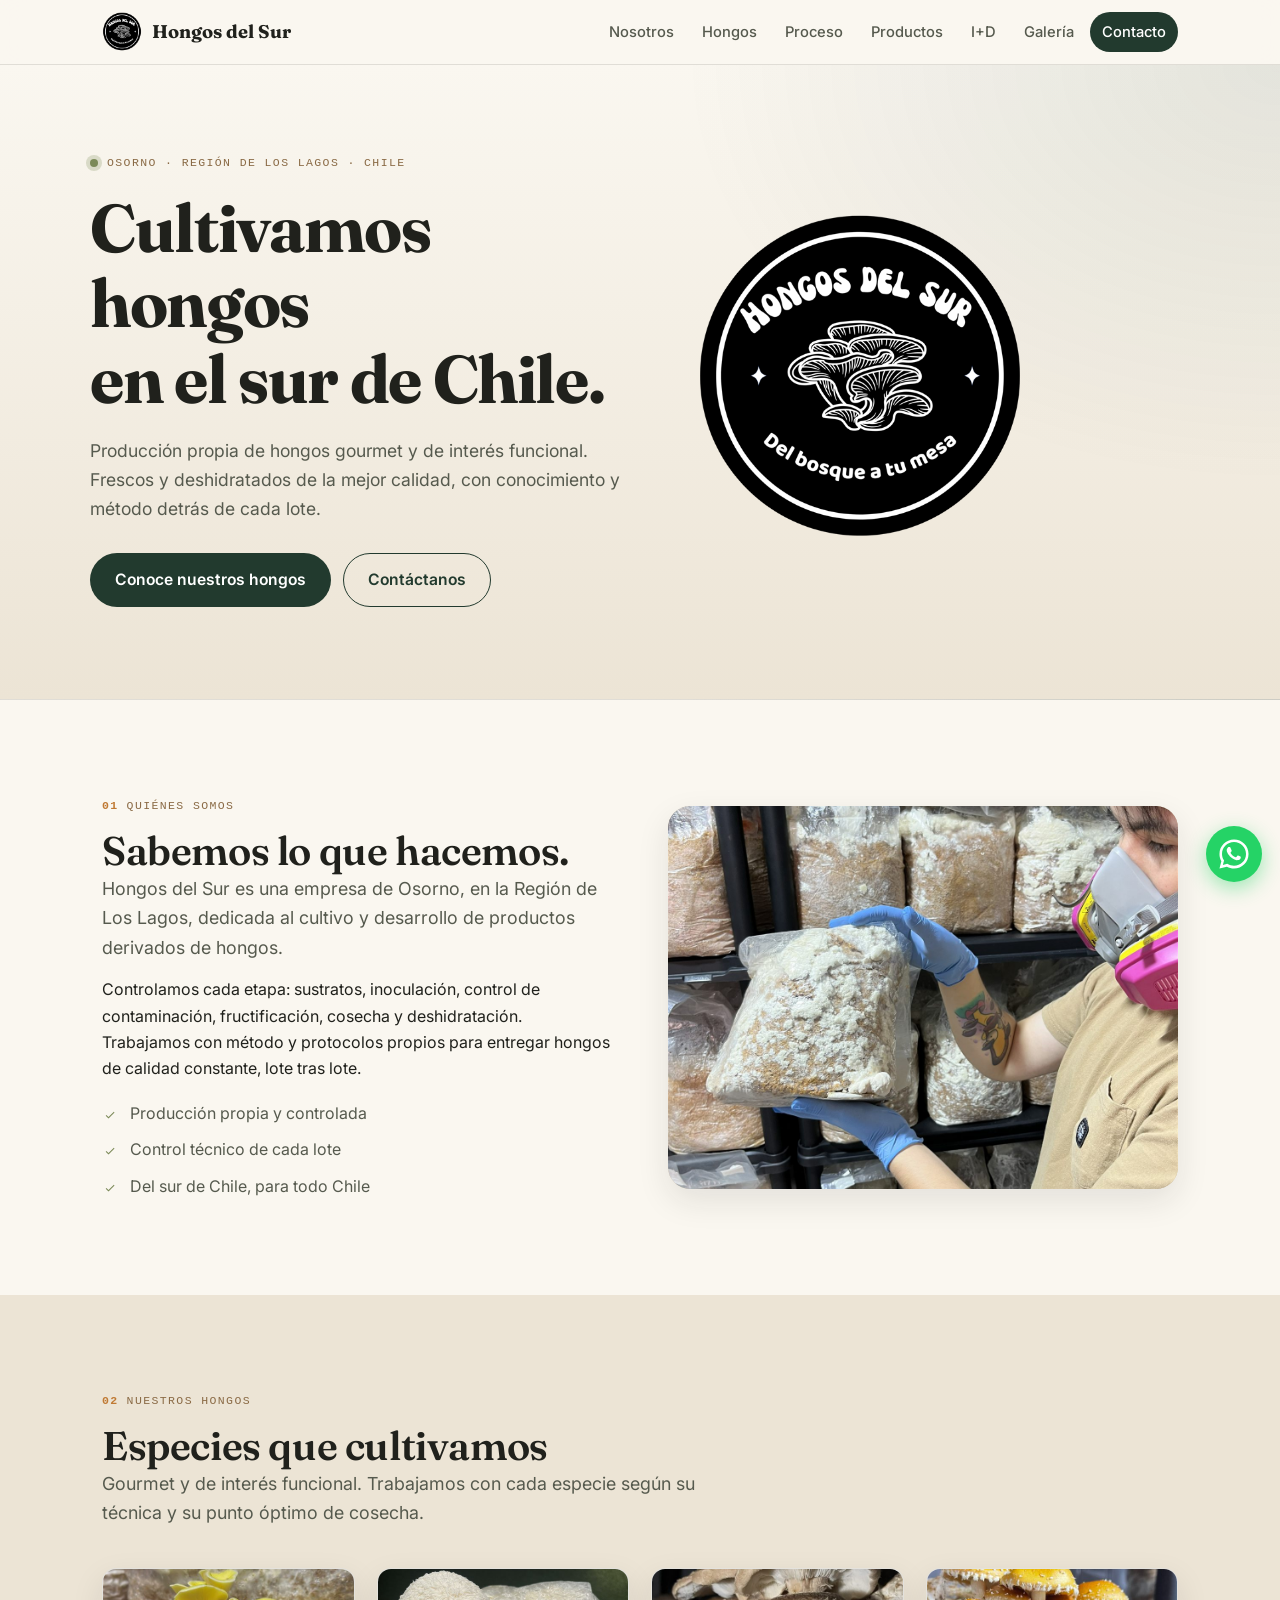
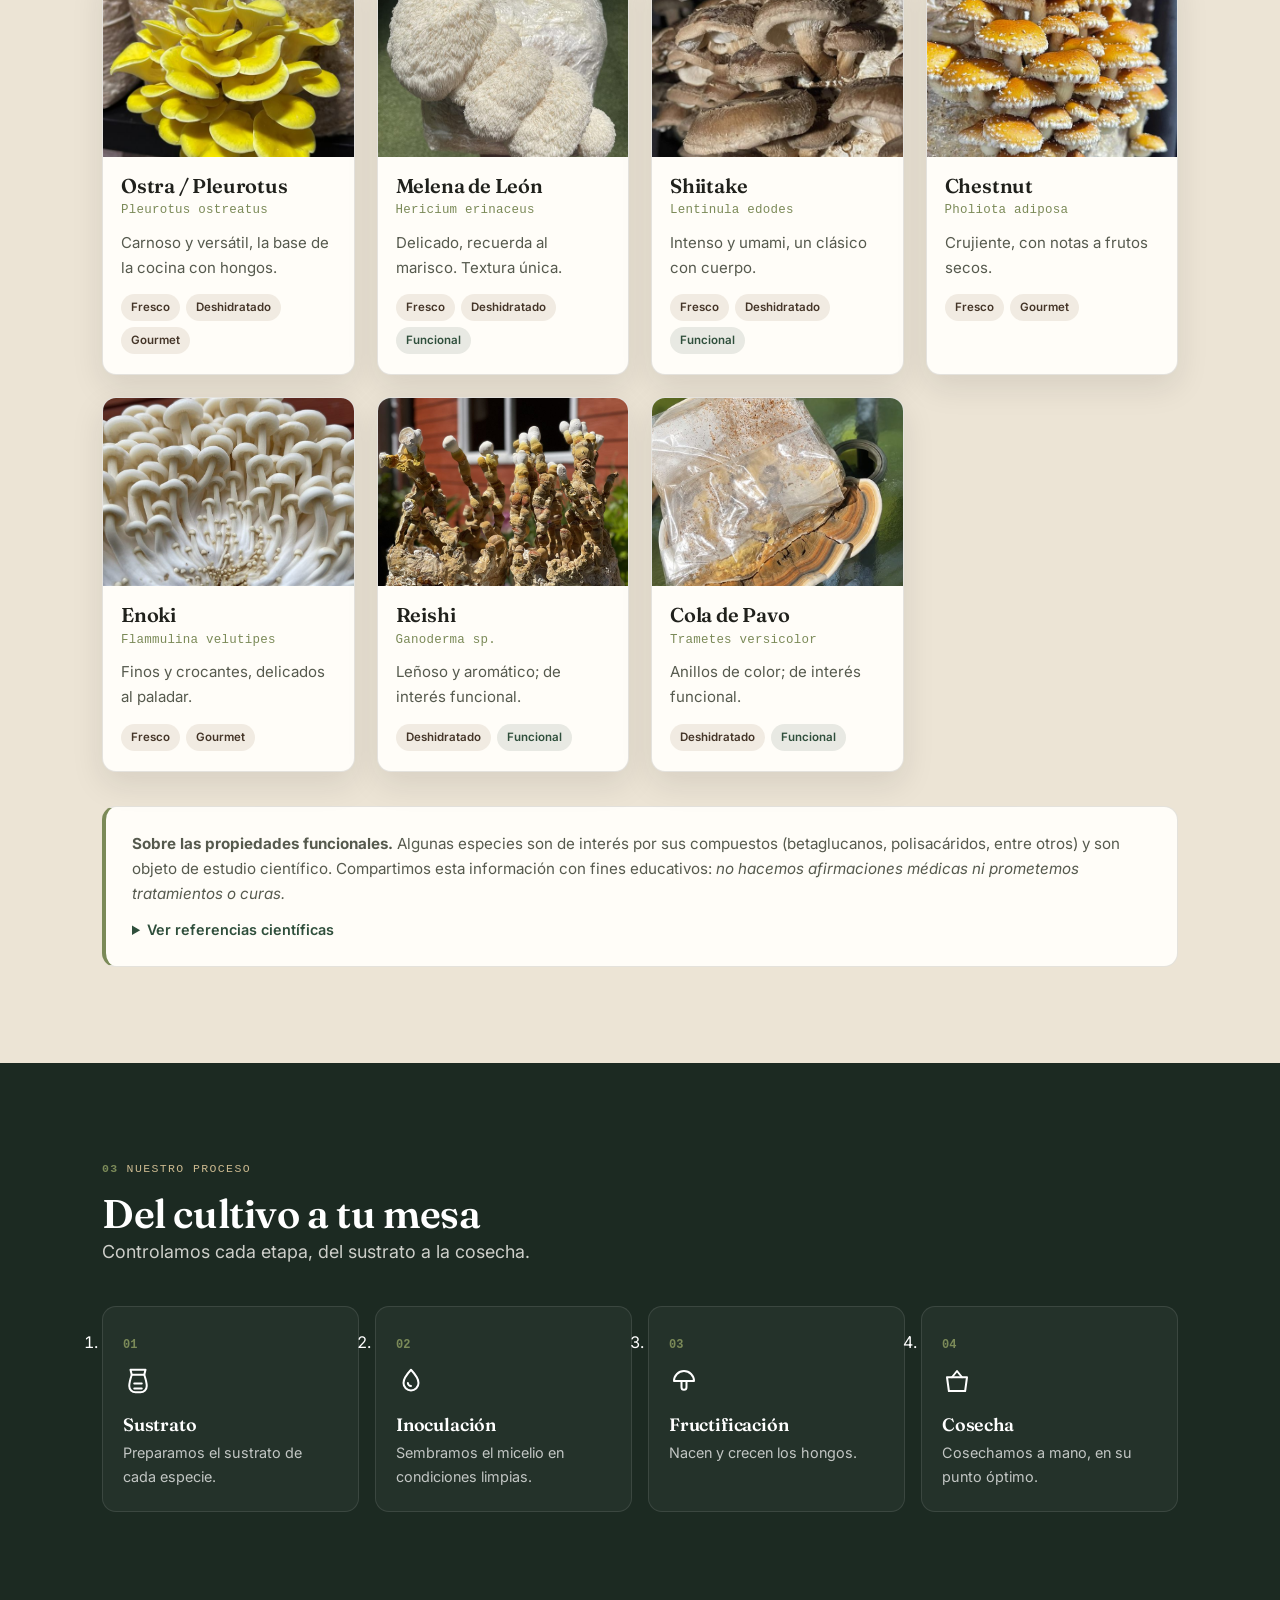
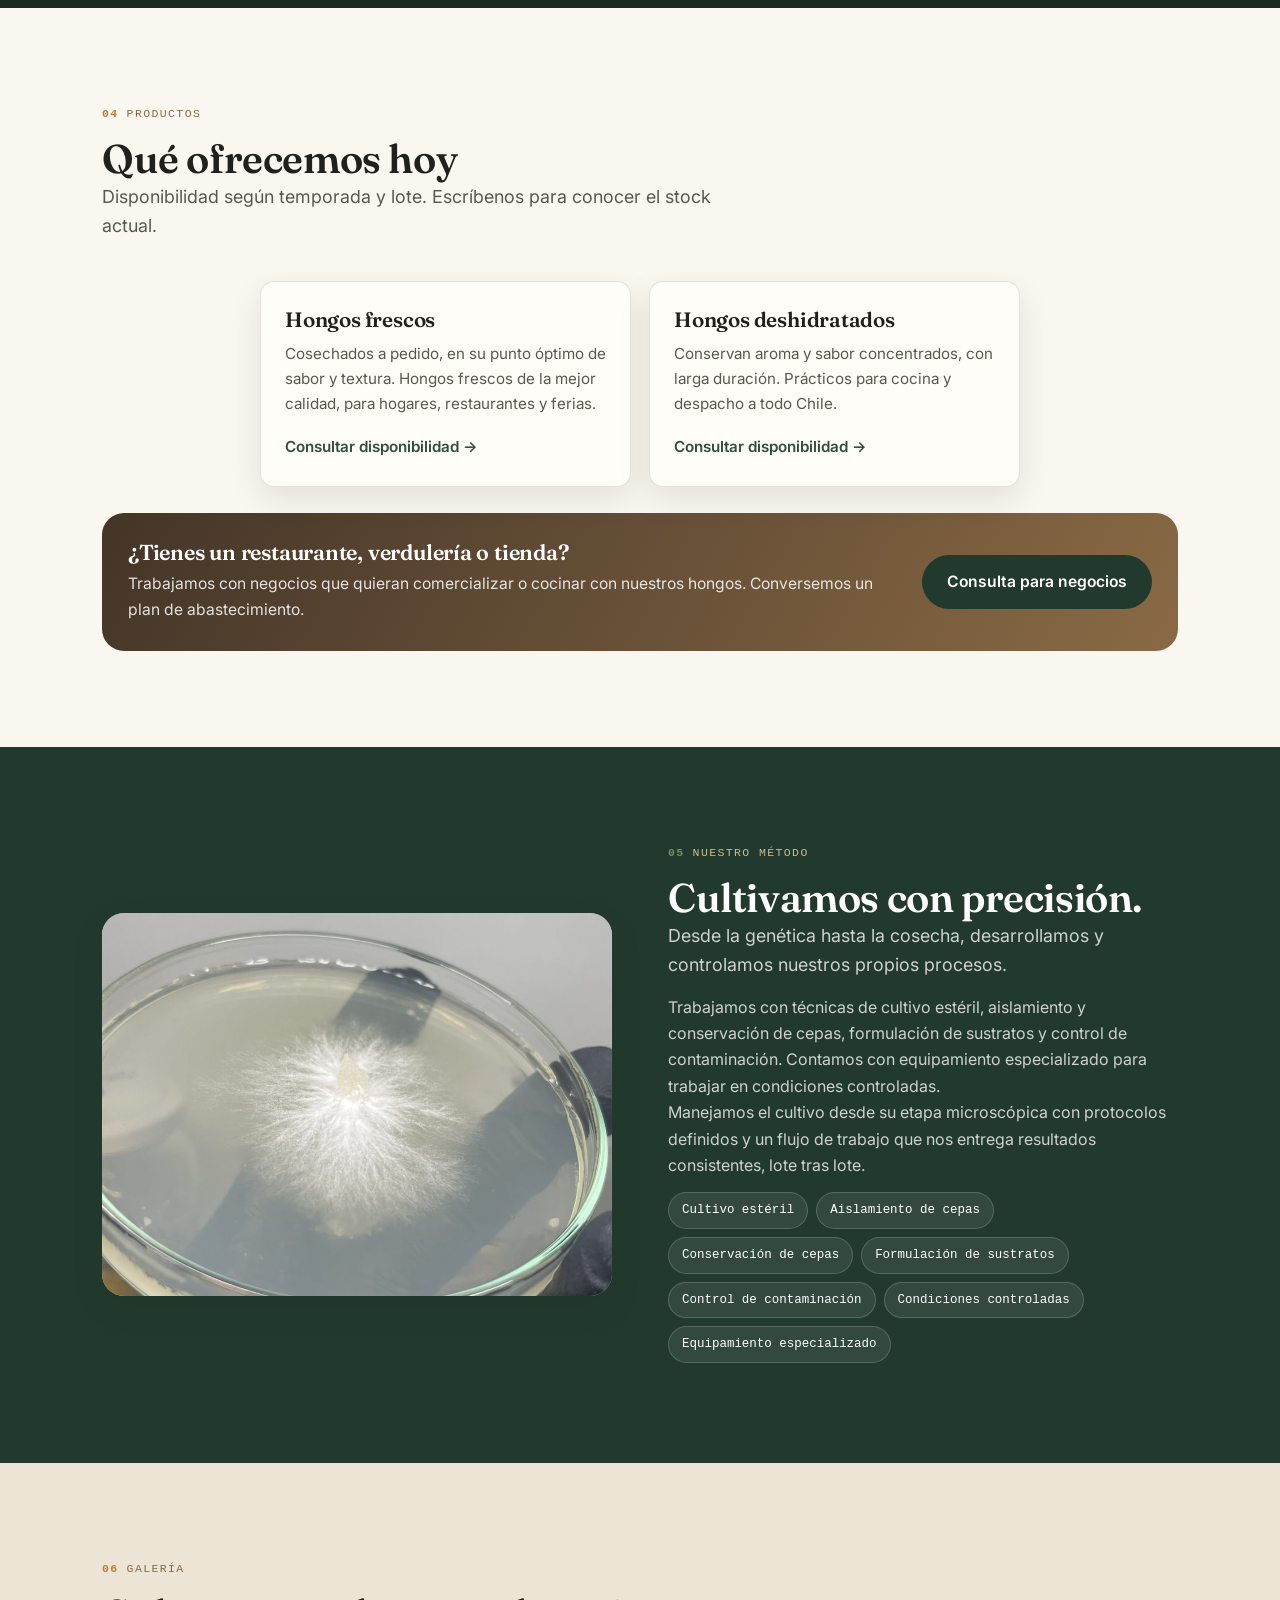
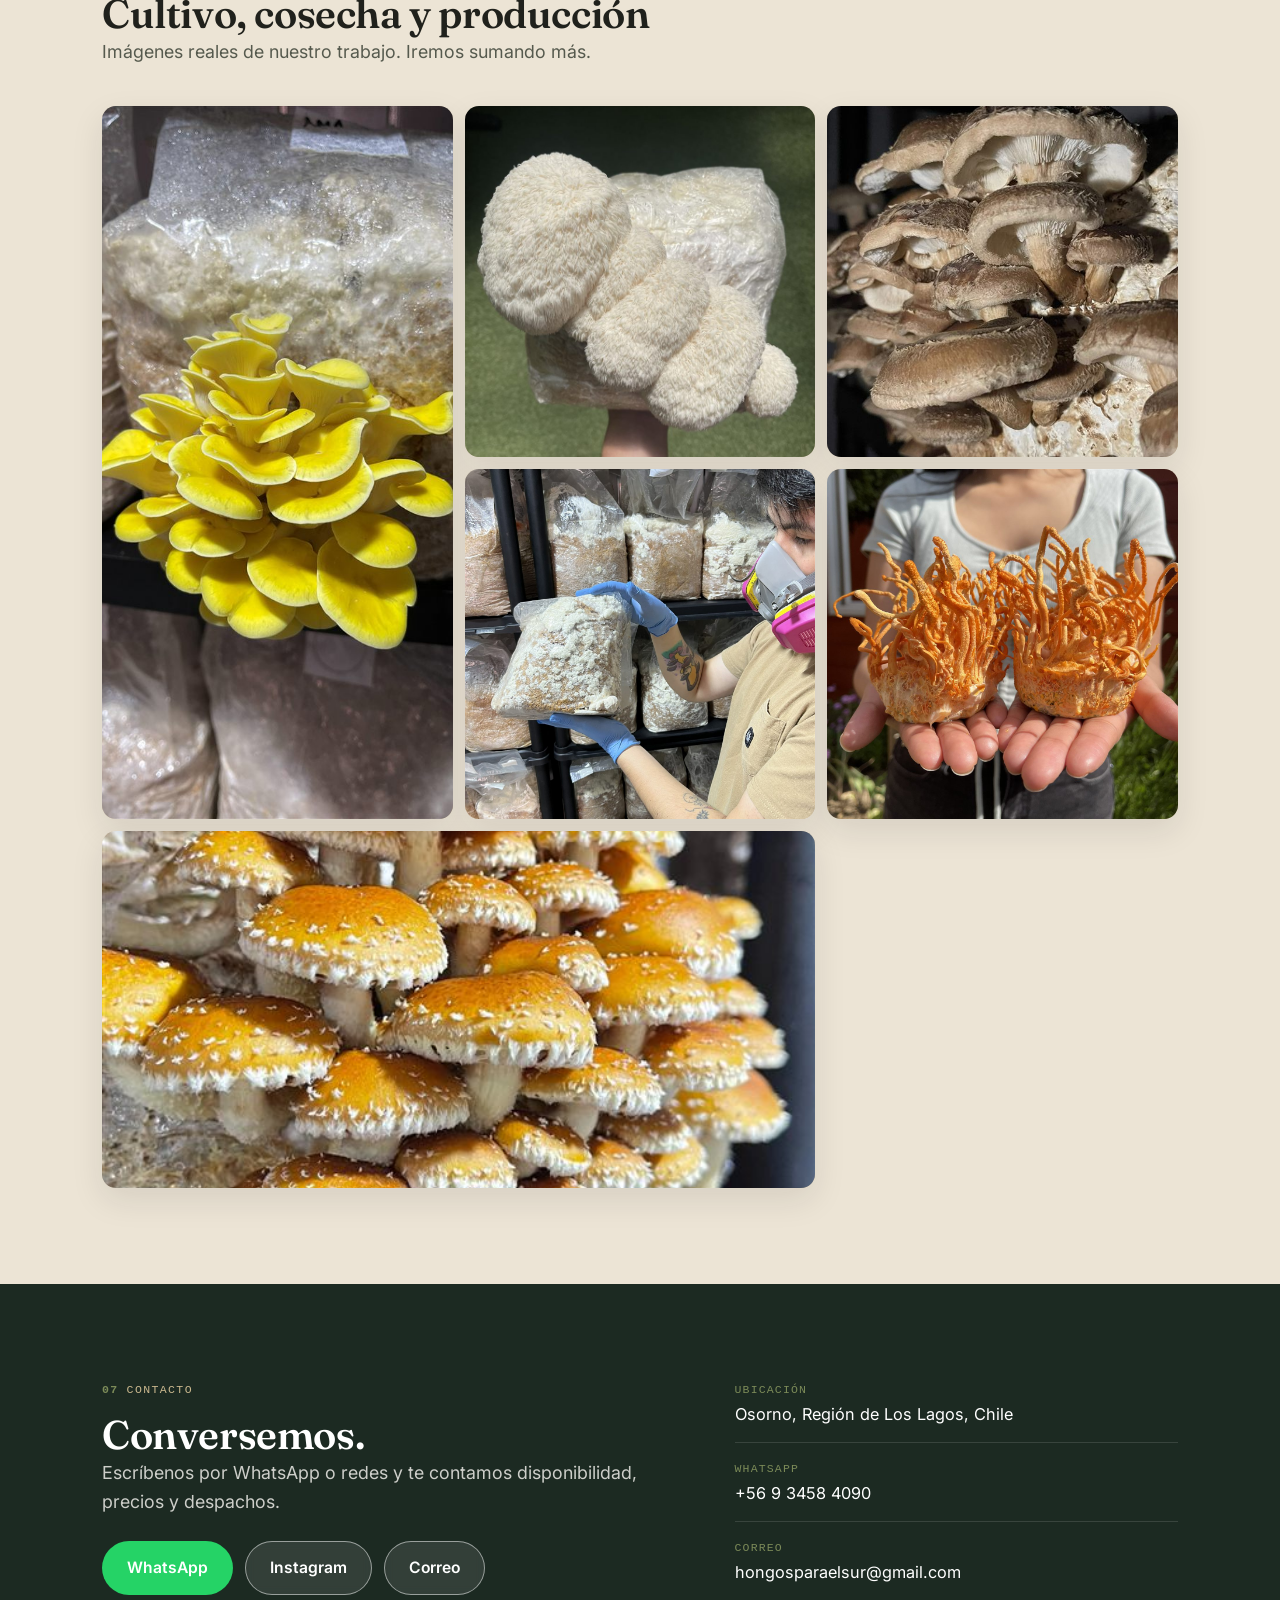
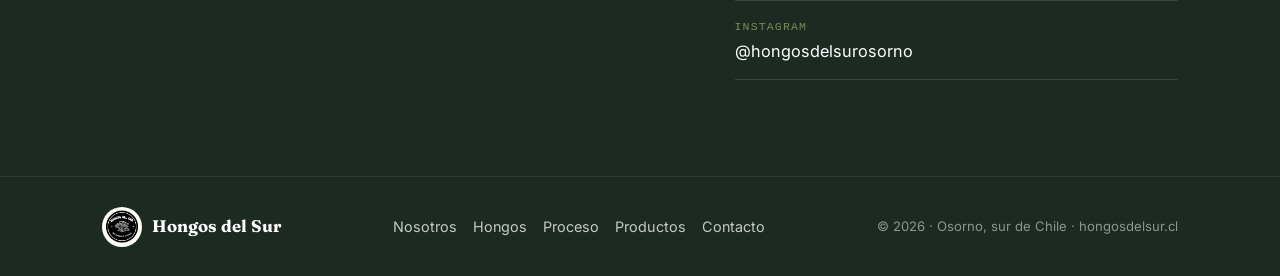
==== commit 6ef04b27: "Ajustes de contenido y diseno: hero sin foto, sin extractos, tono seguro, seccion Cultivamos con pre" ====
--- a/index.html
+++ b/index.html
@@ -5,13 +5,13 @@
   <meta name="viewport" content="width=device-width, initial-scale=1.0" />
 
   <title>Hongos del Sur — Cultivo de hongos gourmet y funcionales en Osorno, Chile</title>
-  <meta name="description" content="Hongos del Sur es una productora de Osorno, Región de Los Lagos, dedicada al cultivo de hongos gourmet y de interés funcional: Melena de León, Shiitake, Pleurotus, Reishi y más. Hongos frescos, deshidratados y extractos, del sur de Chile." />
+  <meta name="description" content="Hongos del Sur es una productora de Osorno, Región de Los Lagos, dedicada al cultivo de hongos gourmet y de interés funcional: Melena de León, Shiitake, Pleurotus, Reishi y más. Hongos frescos y deshidratados de la mejor calidad, del sur de Chile." />
   <meta name="theme-color" content="#243b30" />
   <link rel="canonical" href="https://hongosdelsur.cl/" />
 
   <!-- Open Graph / redes -->
   <meta property="og:title" content="Hongos del Sur — Cultivo de hongos en el sur de Chile" />
-  <meta property="og:description" content="Cultivamos hongos gourmet y funcionales en Osorno. Frescos, deshidratados y extractos." />
+  <meta property="og:description" content="Cultivamos hongos gourmet y funcionales en Osorno. Frescos y deshidratados de la mejor calidad." />
   <meta property="og:type" content="website" />
   <meta property="og:url" content="https://hongosdelsur.cl/" />
   <meta property="og:image" content="https://hongosdelsur.cl/img/logo.png" />
@@ -21,7 +21,7 @@
   <link rel="preconnect" href="https://fonts.googleapis.com" />
   <link rel="preconnect" href="https://fonts.gstatic.com" crossorigin />
   <link href="https://fonts.googleapis.com/css2?family=Fraunces:opsz,wght@9..144,400;9..144,500;9..144,600;9..144,700&family=Inter:wght@400;500;600&display=swap" rel="stylesheet" />
-  <link rel="stylesheet" href="styles.css?v=4" />
+  <link rel="stylesheet" href="styles.css?v=5" />
   <link rel="icon" type="image/png" href="img/logo.png" />
   <link rel="apple-touch-icon" href="img/logo.png" />
 
@@ -75,22 +75,23 @@
 
     <!-- ===== HERO ===== -->
     <section id="inicio" class="hero">
-      <img class="hero__bg" src="img/hero.jpg" alt="Hongos cultivados por Hongos del Sur en el sur de Chile"
-           onerror="this.onerror=null;this.src='img/ostra.jpg'" fetchpriority="high" />
-      <div class="hero__overlay"></div>
       <div class="container hero__inner">
-        <p class="hero__eyebrow"><span class="dot"></span>Osorno · Región de Los Lagos · Chile</p>
-        <h1 class="hero__title">Cultivamos hongos<br />en el sur de Chile.</h1>
-        <p class="hero__subtitle">
-          Producción propia de hongos gourmet y de interés funcional. Frescos,
-          deshidratados y extractos, con conocimiento y proceso real detrás de cada lote.
-        </p>
-        <div class="hero__actions">
-          <a href="#hongos" class="btn btn--primary">Conoce nuestros hongos</a>
-          <a href="#contacto" class="btn btn--glass">Contáctanos</a>
-        </div>
-      </div>
-      <a href="#nosotros" class="hero__scroll" aria-label="Bajar">↓</a>
+        <div class="hero__text">
+          <p class="hero__eyebrow"><span class="dot"></span>Osorno · Región de Los Lagos · Chile</p>
+          <h1 class="hero__title">Cultivamos hongos<br />en el sur de Chile.</h1>
+          <p class="hero__subtitle">
+            Producción propia de hongos gourmet y de interés funcional. Frescos y
+            deshidratados de la mejor calidad, con conocimiento y método detrás de cada lote.
+          </p>
+          <div class="hero__actions">
+            <a href="#hongos" class="btn btn--primary">Conoce nuestros hongos</a>
+            <a href="#contacto" class="btn btn--ghost">Contáctanos</a>
+          </div>
+        </div>
+        <div class="hero__mark" aria-hidden="true">
+          <img src="img/logo.png" alt="" width="320" height="320" />
+        </div>
+      </div>
     </section>
 
     <!-- ===== 01 · NOSOTROS ===== -->
@@ -98,19 +99,18 @@
       <div class="container grid-2">
         <div class="reveal">
           <p class="eyebrow"><span class="eyebrow__num">01</span> Quiénes somos</p>
-          <h2>Pequeños, pero sabemos lo que hacemos.</h2>
+          <h2>Sabemos lo que hacemos.</h2>
           <p class="lead">
             Hongos del Sur es una empresa de Osorno, en la Región de Los Lagos,
             dedicada al cultivo y desarrollo de productos derivados de hongos.
           </p>
           <p>
-            Estamos involucrados en cada etapa: sustratos, inoculación, control de
-            contaminación, fructificación, cosecha, deshidratación y desarrollo de
-            productos. No somos una gran corporación —somos una empresa local que está
-            construyendo conocimiento y capacidad productiva alrededor de los hongos.
+            Controlamos cada etapa: sustratos, inoculación, control de contaminación,
+            fructificación, cosecha y deshidratación. Trabajamos con método y protocolos
+            propios para entregar hongos de calidad constante, lote tras lote.
           </p>
           <ul class="checklist">
-            <li>Producción propia a pequeña escala</li>
+            <li>Producción propia y controlada</li>
             <li>Control técnico de cada lote</li>
             <li>Del sur de Chile, para todo Chile</li>
           </ul>
@@ -218,8 +218,8 @@
             <div class="scard__body">
               <h3>Reishi</h3>
               <p class="latin">Ganoderma sp.</p>
-              <p class="scard__desc">Leñoso y amargo; base de extractos.</p>
-              <div class="tags"><span>Deshidratado</span><span>Extracto</span><span class="tag--fn">Funcional</span></div>
+              <p class="scard__desc">Leñoso y aromático; de interés funcional.</p>
+              <div class="tags"><span>Deshidratado</span><span class="tag--fn">Funcional</span></div>
             </div>
           </article>
 
@@ -233,8 +233,8 @@
             <div class="scard__body">
               <h3>Cola de Pavo</h3>
               <p class="latin">Trametes versicolor</p>
-              <p class="scard__desc">Anillos de color; usado en extractos.</p>
-              <div class="tags"><span>Deshidratado</span><span>Extracto</span><span class="tag--fn">Funcional</span></div>
+              <p class="scard__desc">Anillos de color; de interés funcional.</p>
+              <div class="tags"><span>Deshidratado</span><span class="tag--fn">Funcional</span></div>
             </div>
           </article>
         </div>
@@ -264,9 +264,9 @@
     <section id="proceso" class="section section--dark">
       <div class="container">
         <div class="section__head reveal">
-          <p class="eyebrow eyebrow--light"><span class="eyebrow__num">03</span> Del cultivo al producto</p>
-          <h2>Los hongos no aparecen en una caja.<br />Hay un proceso detrás.</h2>
-          <p class="lead lead--light">Controlamos cada etapa, desde el sustrato hasta el producto final.</p>
+          <p class="eyebrow eyebrow--light"><span class="eyebrow__num">03</span> Nuestro proceso</p>
+          <h2>Del cultivo a tu mesa</h2>
+          <p class="lead lead--light">Controlamos cada etapa, del sustrato a la cosecha.</p>
         </div>
 
         <ol class="process">
@@ -274,43 +274,25 @@
             <span class="pstep__num">01</span>
             <span class="pstep__icon" aria-hidden="true"><svg viewBox="0 0 24 24" fill="none" stroke="currentColor" stroke-width="1.6" stroke-linecap="round" stroke-linejoin="round"><path d="M6 3h12l-1 4H7z"/><path d="M7 7c-1 3-2 6-2 9a5 5 0 0 0 5 5h4a5 5 0 0 0 5-5c0-3-1-6-2-9"/><path d="M9 14h6M9 18h6"/></svg></span>
             <h3>Sustrato</h3>
-            <p>Formulamos y preparamos el sustrato según cada especie.</p>
+            <p>Preparamos el sustrato de cada especie.</p>
           </li>
           <li class="pstep reveal">
             <span class="pstep__num">02</span>
             <span class="pstep__icon" aria-hidden="true"><svg viewBox="0 0 24 24" fill="none" stroke="currentColor" stroke-width="1.6" stroke-linecap="round" stroke-linejoin="round"><path d="M12 3s6 6.5 6 10.5a6 6 0 0 1-12 0C6 9.5 12 3 12 3z"/><path d="M9.5 13.5a2.5 2.5 0 0 0 2.5 2.5"/></svg></span>
             <h3>Inoculación</h3>
-            <p>Sembramos el micelio en condiciones limpias y controladas.</p>
+            <p>Sembramos el micelio en condiciones limpias.</p>
           </li>
           <li class="pstep reveal">
             <span class="pstep__num">03</span>
-            <span class="pstep__icon" aria-hidden="true"><svg viewBox="0 0 24 24" fill="none" stroke="currentColor" stroke-width="1.6" stroke-linecap="round" stroke-linejoin="round"><rect x="6" y="8" width="12" height="12" rx="2"/><path d="M8 8V5h8v3"/><circle cx="10" cy="13" r="1"/><circle cx="14" cy="16" r="1"/><circle cx="13" cy="12" r="1"/></svg></span>
-            <h3>Colonización</h3>
-            <p>El micelio coloniza el sustrato. Vigilamos la contaminación.</p>
+            <span class="pstep__icon" aria-hidden="true"><svg viewBox="0 0 24 24" fill="none" stroke="currentColor" stroke-width="1.6" stroke-linecap="round" stroke-linejoin="round"><path d="M4 12a8 8 0 0 1 16 0z"/><path d="M10 12v5a2 2 0 0 0 4 0v-5"/></svg></span>
+            <h3>Fructificación</h3>
+            <p>Nacen y crecen los hongos.</p>
           </li>
           <li class="pstep reveal">
             <span class="pstep__num">04</span>
-            <span class="pstep__icon" aria-hidden="true"><svg viewBox="0 0 24 24" fill="none" stroke="currentColor" stroke-width="1.6" stroke-linecap="round" stroke-linejoin="round"><path d="M4 12a8 8 0 0 1 16 0z"/><path d="M10 12v5a2 2 0 0 0 4 0v-5"/></svg></span>
-            <h3>Fructificación</h3>
-            <p>Con humedad y aire adecuados, nacen y crecen los hongos.</p>
-          </li>
-          <li class="pstep reveal">
-            <span class="pstep__num">05</span>
             <span class="pstep__icon" aria-hidden="true"><svg viewBox="0 0 24 24" fill="none" stroke="currentColor" stroke-width="1.6" stroke-linecap="round" stroke-linejoin="round"><path d="M4 9h16l-1.5 11h-13z"/><path d="M8 9l4-5 4 5"/></svg></span>
             <h3>Cosecha</h3>
-            <p>Cosechamos a mano, en el punto óptimo de cada especie.</p>
-          </li>
-          <li class="pstep reveal">
-            <span class="pstep__num">06</span>
-            <span class="pstep__icon" aria-hidden="true"><svg viewBox="0 0 24 24" fill="none" stroke="currentColor" stroke-width="1.6" stroke-linecap="round" stroke-linejoin="round"><circle cx="12" cy="12" r="3.5"/><path d="M12 2v2M12 20v2M2 12h2M20 12h2M5 5l1.4 1.4M17.6 17.6L19 19M19 5l-1.4 1.4M6.4 17.6L5 19"/></svg></span>
-            <h3>Procesamiento</h3>
-            <p>Deshidratación y desarrollo de extractos y derivados.</p>
-          </li>
-          <li class="pstep reveal">
-            <span class="pstep__num">07</span>
-            <span class="pstep__icon" aria-hidden="true"><svg viewBox="0 0 24 24" fill="none" stroke="currentColor" stroke-width="1.6" stroke-linecap="round" stroke-linejoin="round"><rect x="6" y="9" width="12" height="12" rx="2"/><path d="M9 9V6h6v3"/><path d="M9 13h6"/></svg></span>
-            <h3>Producto final</h3>
-            <p>Frescos, deshidratados o extractos, listos para tu mesa o negocio.</p>
+            <p>Cosechamos a mano, en su punto óptimo.</p>
           </li>
         </ol>
       </div>
@@ -325,21 +307,16 @@
           <p class="lead">Disponibilidad según temporada y lote. Escríbenos para conocer el stock actual.</p>
         </div>
 
-        <div class="products">
+        <div class="products products--2">
           <article class="pcard reveal">
             <h3>Hongos frescos</h3>
-            <p>Cosechados a pedido, en su punto óptimo de sabor y textura. Para hogares, restaurantes y ferias.</p>
+            <p>Cosechados a pedido, en su punto óptimo de sabor y textura. Hongos frescos de la mejor calidad, para hogares, restaurantes y ferias.</p>
             <a class="link-cta" href="https://wa.me/56934584090?text=Hola,%20quiero%20consultar%20disponibilidad%20de%20hongos%20frescos" target="_blank" rel="noopener">Consultar disponibilidad →</a>
           </article>
           <article class="pcard reveal">
-            <h3>Deshidratados</h3>
-            <p>Conservan aroma y sabor concentrados, con larga duración. Prácticos para cocina y despacho.</p>
+            <h3>Hongos deshidratados</h3>
+            <p>Conservan aroma y sabor concentrados, con larga duración. Prácticos para cocina y despacho a todo Chile.</p>
             <a class="link-cta" href="https://wa.me/56934584090?text=Hola,%20quiero%20consultar%20por%20hongos%20deshidratados" target="_blank" rel="noopener">Consultar disponibilidad →</a>
-          </article>
-          <article class="pcard reveal">
-            <h3>Extractos y derivados</h3>
-            <p>Línea en desarrollo a partir de especies funcionales como Reishi y Cola de Pavo.</p>
-            <a class="link-cta" href="https://wa.me/56934584090?text=Hola,%20quiero%20saber%20de%20sus%20extractos%20y%20derivados" target="_blank" rel="noopener">Consultar →</a>
           </article>
         </div>
 
@@ -357,23 +334,30 @@
     <section id="id" class="section section--forest">
       <div class="container grid-2 grid-2--reverse">
         <div class="reveal">
-          <p class="eyebrow eyebrow--light"><span class="eyebrow__num">05</span> Investigación y desarrollo</p>
-          <h2>No solo vendemos hongos.<br />Desarrollamos capacidades.</h2>
+          <p class="eyebrow eyebrow--light"><span class="eyebrow__num">05</span> Nuestro método</p>
+          <h2>Cultivamos con precisión.</h2>
           <p class="lead lead--light">
-            Somos una empresa pequeña, pero con foco técnico. Experimentamos y
-            desarrollamos capacidades propias alrededor del cultivo y los productos.
-          </p>
-          <p class="lead--light">Estamos trabajando en áreas como:</p>
+            Desde la genética hasta la cosecha, desarrollamos y controlamos nuestros
+            propios procesos.
+          </p>
+          <p class="lead--light">
+            Trabajamos con técnicas de cultivo estéril, aislamiento y conservación de
+            cepas, formulación de sustratos y control de contaminación. Contamos con
+            equipamiento especializado para trabajar en condiciones controladas.
+          </p>
+          <p class="lead--light">
+            Manejamos el cultivo desde su etapa microscópica con protocolos definidos y
+            un flujo de trabajo que nos entrega resultados consistentes, lote tras lote.
+          </p>
           <ul class="chips">
-            <li>Aislados y genética</li>
+            <li>Cultivo estéril</li>
+            <li>Aislamiento de cepas</li>
+            <li>Conservación de cepas</li>
             <li>Formulación de sustratos</li>
             <li>Control de contaminación</li>
-            <li>Técnicas de inoculación</li>
-            <li>Extracción</li>
-            <li>Deshidratación</li>
-            <li>Experimentación y R&amp;D</li>
+            <li>Condiciones controladas</li>
+            <li>Equipamiento especializado</li>
           </ul>
-          <p class="fineprint">No fingimos ser un gran centro de investigación: es el trabajo real de una empresa local que está creciendo y aprendiendo.</p>
         </div>
         <div class="media-frame reveal">
           <img src="img/laboratorio.jpg" alt="Trabajo técnico y de laboratorio en Hongos del Sur" loading="lazy"
--- a/styles.css
+++ b/styles.css
@@ -84,6 +84,8 @@
 .btn--primary:hover { background: var(--forest-2); transform: translateY(-2px); box-shadow: var(--shadow); }
 .btn--glass { background: rgba(255,255,255,0.10); color: #fff; border-color: rgba(255,255,255,0.5); backdrop-filter: blur(4px); }
 .btn--glass:hover { background: rgba(255,255,255,0.9); color: var(--ink); transform: translateY(-2px); }
+.btn--ghost { background: transparent; color: var(--forest); border-color: var(--forest); }
+.btn--ghost:hover { background: var(--forest); color: #fff; transform: translateY(-2px); box-shadow: var(--shadow); }
 .btn--wa { background: var(--wa); color: #fff; }
 .btn--wa:hover { transform: translateY(-2px); box-shadow: 0 10px 26px rgba(37,211,102,0.4); }
 
@@ -116,36 +118,25 @@
 .nav__toggle[aria-expanded="true"] span:nth-child(2) { opacity: 0; }
 .nav__toggle[aria-expanded="true"] span:nth-child(3) { transform: translateY(-7px) rotate(-45deg); }
 
-/* ===== Hero ===== */
+/* ===== Hero (sin foto, limpio) ===== */
 .hero {
-  position: relative; min-height: 92vh; min-height: 92svh;
-  display: flex; align-items: flex-end;
-  color: #fff; overflow: hidden;
-}
-.hero__bg { position: absolute; inset: 0; width: 100%; height: 100%; object-fit: cover; z-index: 0; }
-.hero__overlay {
-  position: absolute; inset: 0; z-index: 1;
+  position: relative; overflow: hidden;
   background:
-    linear-gradient(180deg, rgba(28,42,34,0.35) 0%, rgba(28,42,34,0.15) 40%, rgba(20,28,23,0.85) 100%),
-    radial-gradient(120% 80% at 20% 100%, rgba(20,28,23,0.6), transparent 60%);
-}
-.hero__inner { position: relative; z-index: 2; padding: 0 20px 72px; max-width: 760px; }
+    radial-gradient(85% 120% at 100% 0%, rgba(34,58,46,0.10), transparent 55%),
+    linear-gradient(180deg, var(--paper) 0%, var(--sand) 100%);
+  border-bottom: 1px solid var(--line);
+}
+.hero__inner { display: grid; grid-template-columns: 1fr; gap: 28px; align-items: center; padding: 60px 20px 68px; }
 .hero__eyebrow {
   font-family: var(--mono); text-transform: uppercase; letter-spacing: 0.12em;
-  font-size: 0.72rem; display: flex; align-items: center; gap: 9px; margin-bottom: 18px;
-  color: rgba(255,255,255,0.9);
-}
-.hero__eyebrow .dot { width: 8px; height: 8px; border-radius: 50%; background: var(--moss); box-shadow: 0 0 0 4px rgba(123,138,88,0.35); }
-.hero__title { font-size: clamp(2.4rem, 8vw, 4.4rem); font-weight: 700; letter-spacing: -0.02em; text-shadow: 0 2px 30px rgba(0,0,0,0.3); }
-.hero__subtitle { font-size: 1.1rem; margin: 20px 0 30px; max-width: 560px; color: rgba(255,255,255,0.92); }
+  font-size: 0.72rem; display: flex; align-items: center; gap: 9px; margin-bottom: 18px; color: var(--earth);
+}
+.hero__eyebrow .dot { width: 8px; height: 8px; border-radius: 50%; background: var(--moss); box-shadow: 0 0 0 4px rgba(123,138,88,0.25); }
+.hero__title { font-size: clamp(2.4rem, 8vw, 4.2rem); font-weight: 700; letter-spacing: -0.02em; color: var(--ink); }
+.hero__subtitle { font-size: 1.1rem; margin: 20px 0 30px; max-width: 540px; color: var(--ink-soft); }
 .hero__actions { display: flex; gap: 12px; flex-wrap: wrap; }
-.hero__scroll {
-  position: absolute; z-index: 2; bottom: 22px; left: 50%; transform: translateX(-50%);
-  width: 42px; height: 42px; border-radius: 50%; border: 1px solid rgba(255,255,255,0.5);
-  display: flex; align-items: center; justify-content: center; color: #fff; font-size: 1.1rem;
-  animation: bob 2.2s ease-in-out infinite;
-}
-@keyframes bob { 0%,100%{ transform: translate(-50%,0);} 50%{ transform: translate(-50%,6px);} }
+.hero__mark { display: none; justify-self: center; }
+.hero__mark img { width: min(340px, 78%); height: auto; }
 
 /* ===== Secciones ===== */
 .section { padding: 68px 0; }
@@ -312,6 +303,7 @@
   .container { padding: 0 32px; }
   .species { grid-template-columns: repeat(2, 1fr); gap: 22px; }
   .products { grid-template-columns: repeat(3, 1fr); }
+  .products--2 { grid-template-columns: repeat(2, 1fr); max-width: 760px; margin-inline: auto; }
   .process { grid-template-columns: repeat(2, 1fr); }
   .gallery { grid-template-columns: repeat(3, 1fr); }
   .gitem--tall { grid-row: span 2; aspect-ratio: auto; }
@@ -323,7 +315,8 @@
 /* Desktop */
 @media (min-width: 900px) {
   .section { padding: 96px 0; }
-  .hero__inner { padding-bottom: 90px; }
+  .hero__inner { grid-template-columns: 1.05fr 0.95fr; padding: 88px 20px 92px; gap: 48px; }
+  .hero__mark { display: block; }
   .grid-2 { grid-template-columns: 1fr 1fr; gap: 56px; }
   .grid-2--reverse .media-frame { order: -1; }
   .species { grid-template-columns: repeat(4, 1fr); }
@@ -333,8 +326,7 @@
 }
 
 @media (min-width: 1100px) {
-  .process { grid-template-columns: repeat(7, 1fr); gap: 12px; }
-  .pstep { padding: 20px 14px; }
+  .process { grid-template-columns: repeat(4, 1fr); gap: 16px; }
 }
 
 /* Menú móvil */
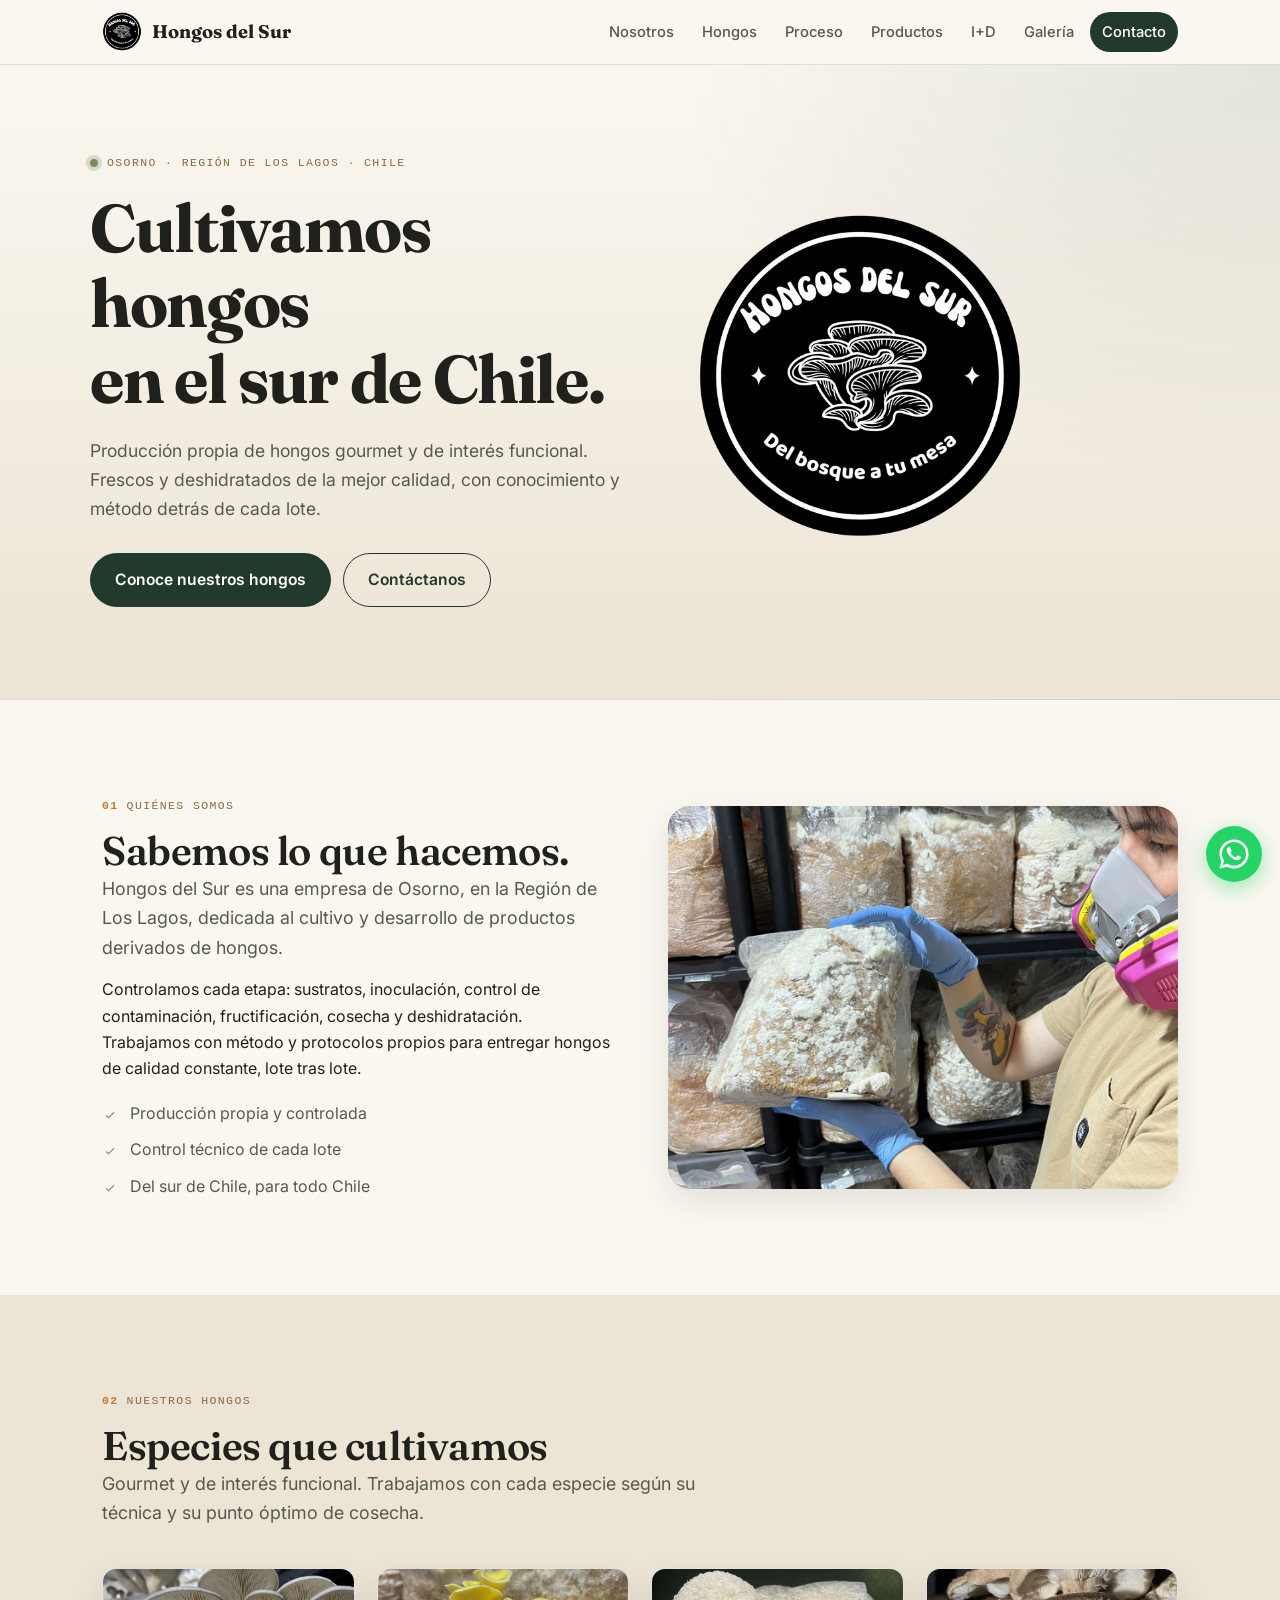
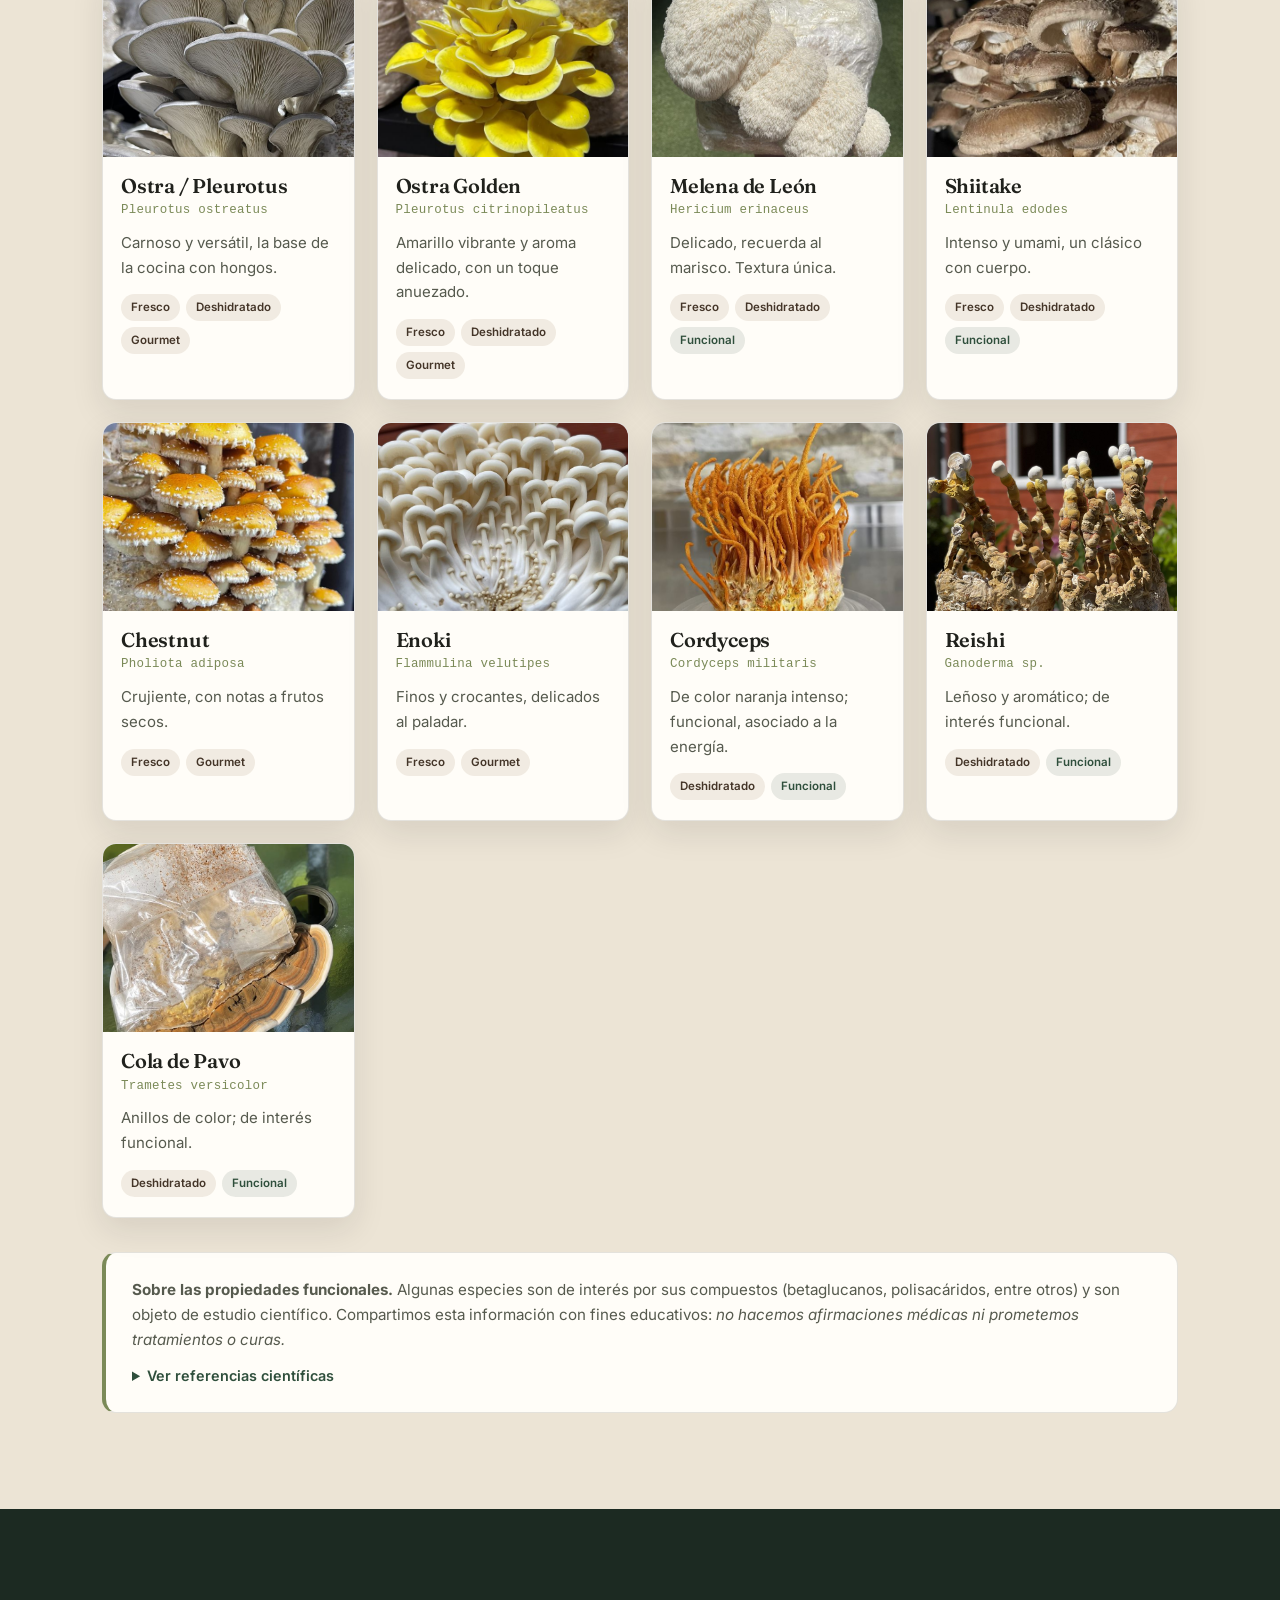
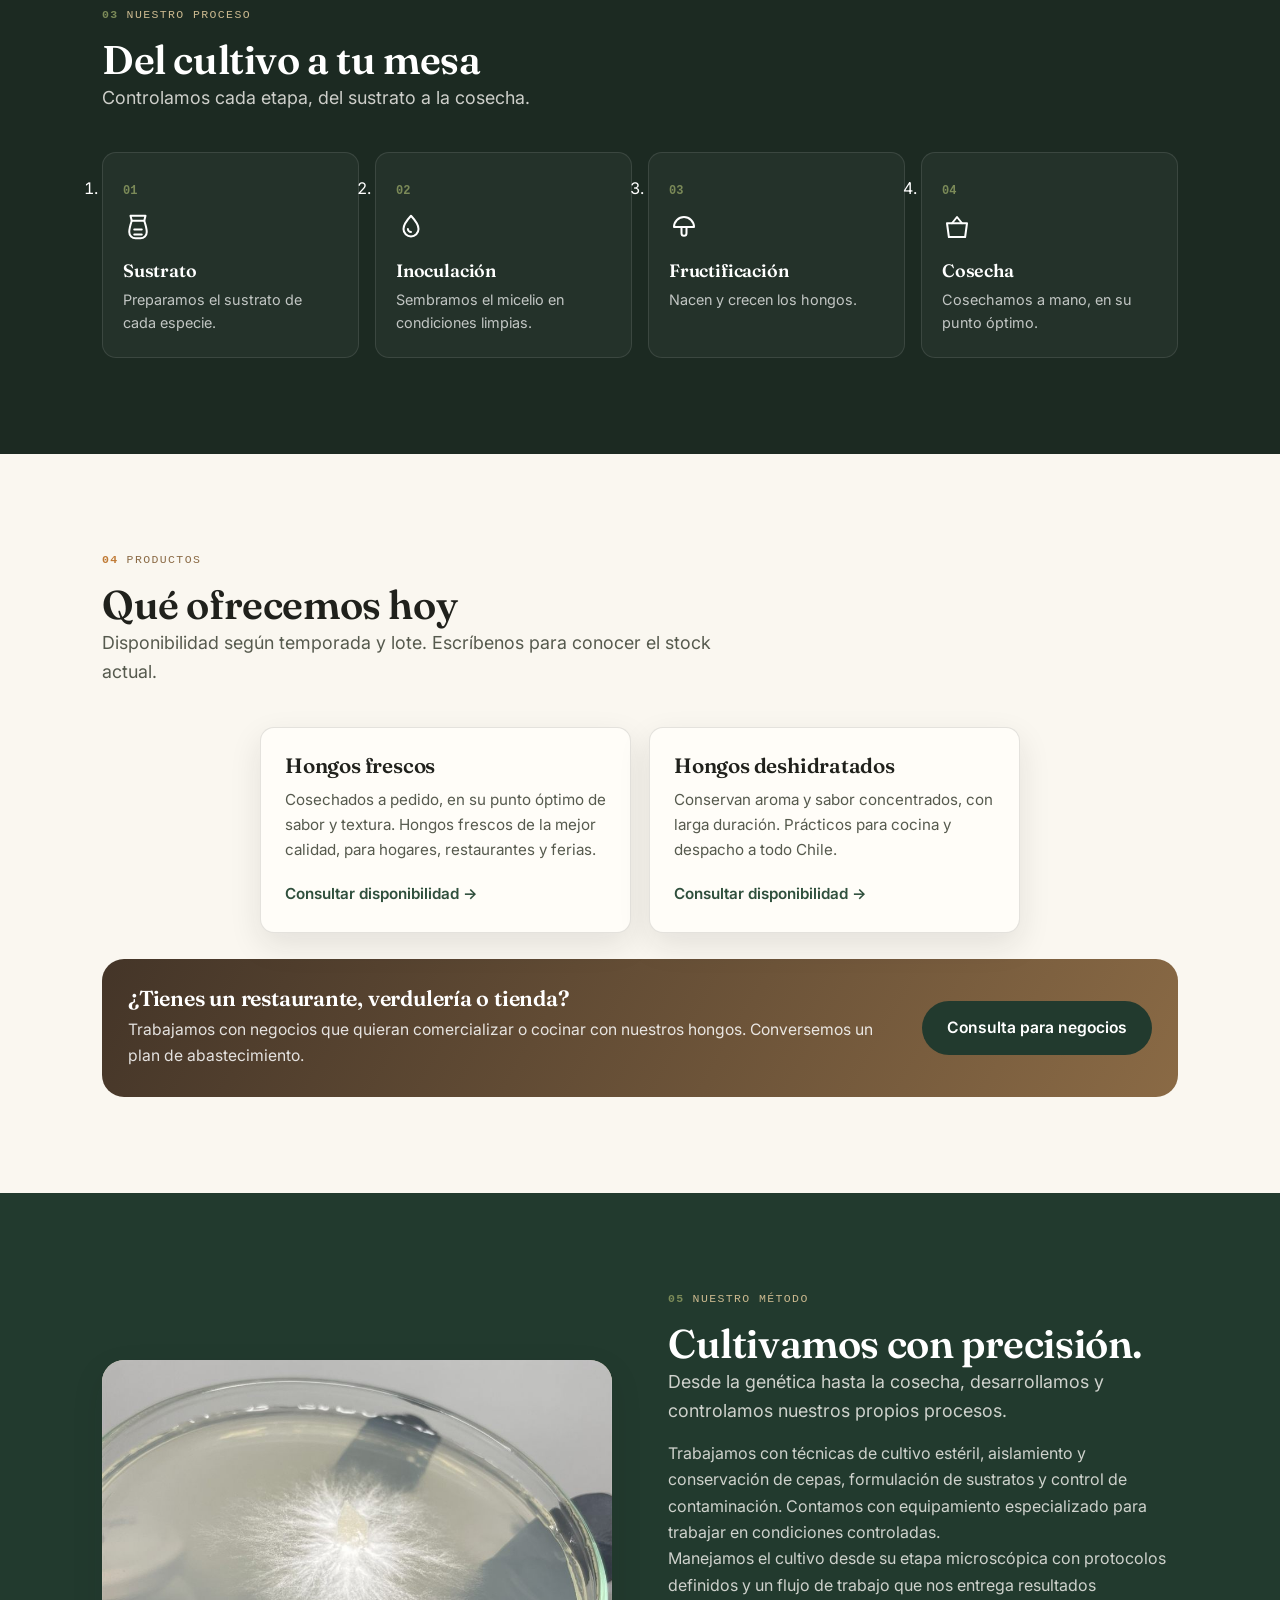
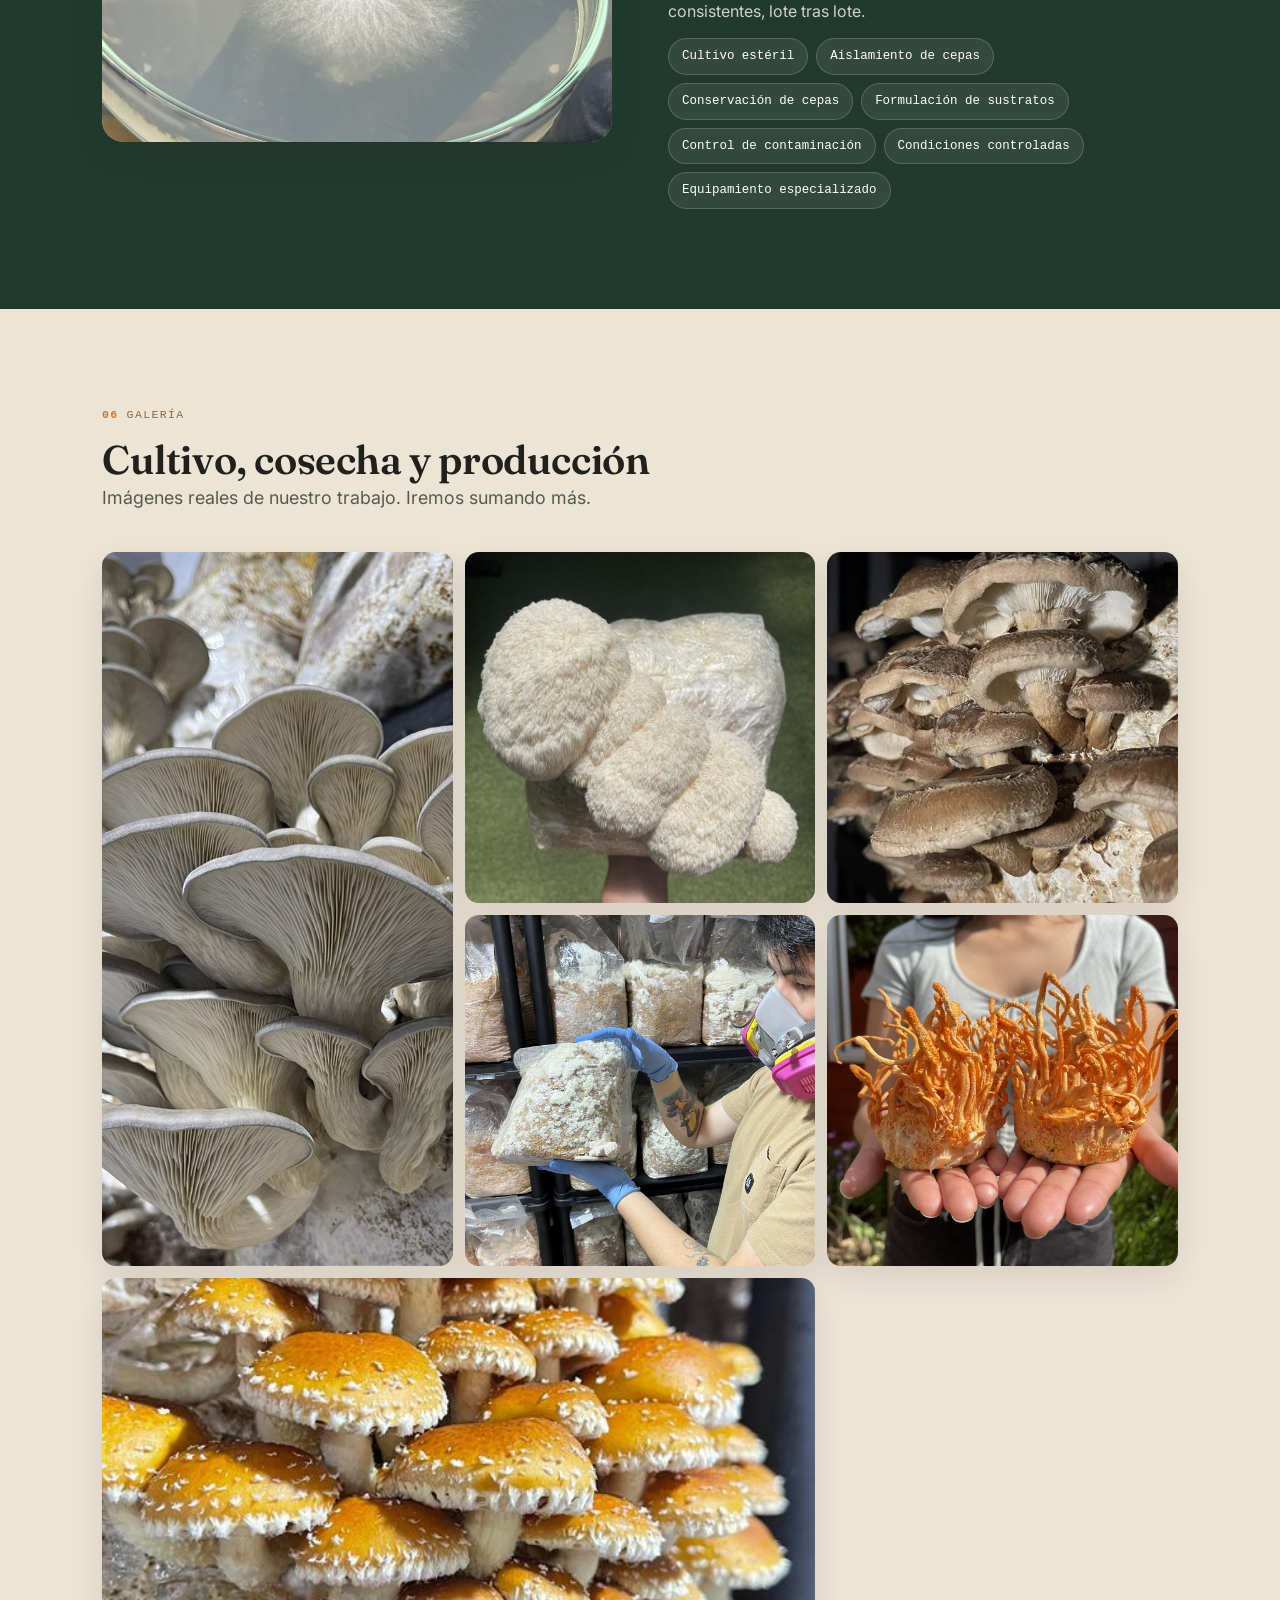
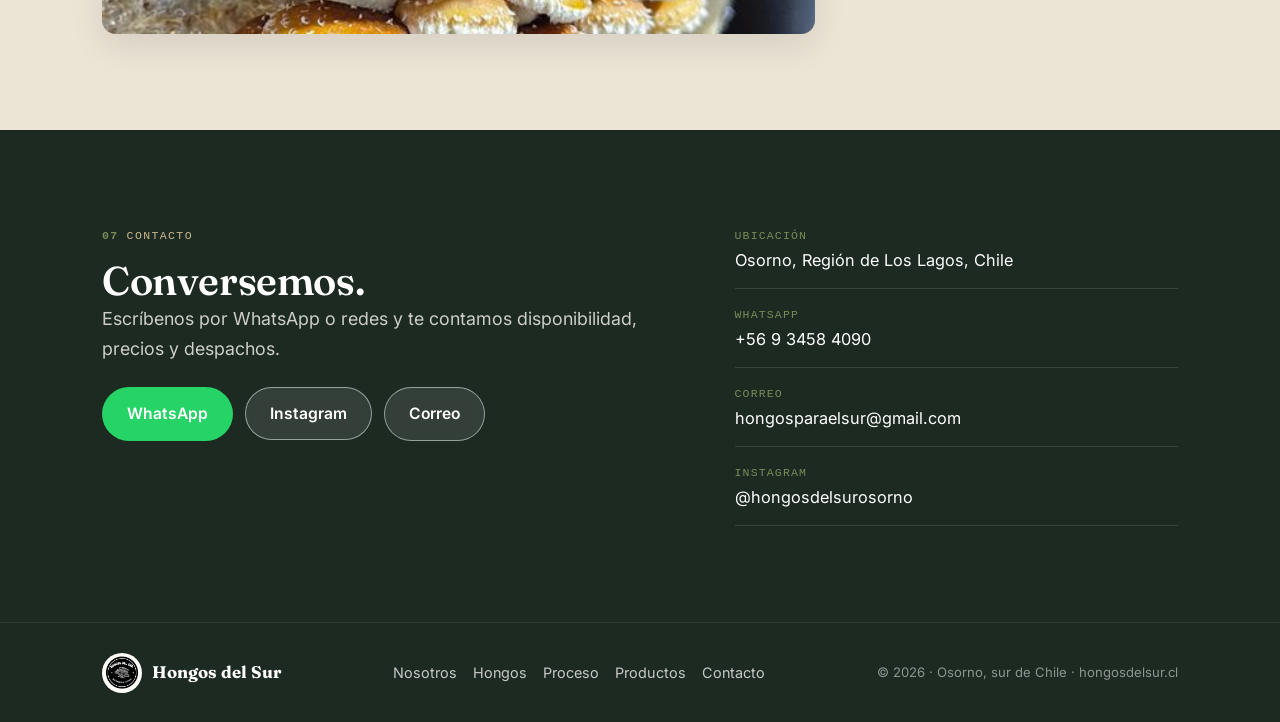
==== commit e9a44a4b: "Corrige foto de Pleurotus ostreatus y agrega especies Ostra Golden y Cordyceps" ====
--- a/index.html
+++ b/index.html
@@ -148,6 +148,21 @@
             </div>
           </article>
 
+          <!-- Ostra Golden -->
+          <article class="scard reveal">
+            <div class="scard__media">
+              <img src="img/ostragolden.jpg" alt="Ostra Golden (Pleurotus citrinopileatus) cultivado por Hongos del Sur" loading="lazy"
+                   onerror="this.style.display='none';this.parentNode.classList.add('placeholder')" />
+              <span class="placeholder__label">img/ostragolden.jpg</span>
+            </div>
+            <div class="scard__body">
+              <h3>Ostra Golden</h3>
+              <p class="latin">Pleurotus citrinopileatus</p>
+              <p class="scard__desc">Amarillo vibrante y aroma delicado, con un toque anuezado.</p>
+              <div class="tags"><span>Fresco</span><span>Deshidratado</span><span>Gourmet</span></div>
+            </div>
+          </article>
+
           <!-- Melena de León -->
           <article class="scard reveal">
             <div class="scard__media">
@@ -205,6 +220,21 @@
               <p class="latin">Flammulina velutipes</p>
               <p class="scard__desc">Finos y crocantes, delicados al paladar.</p>
               <div class="tags"><span>Fresco</span><span>Gourmet</span></div>
+            </div>
+          </article>
+
+          <!-- Cordyceps -->
+          <article class="scard reveal">
+            <div class="scard__media">
+              <img src="img/cordyceps.jpg" alt="Cordyceps (Cordyceps militaris) cultivado por Hongos del Sur" loading="lazy"
+                   onerror="this.style.display='none';this.parentNode.classList.add('placeholder')" />
+              <span class="placeholder__label">img/cordyceps.jpg</span>
+            </div>
+            <div class="scard__body">
+              <h3>Cordyceps</h3>
+              <p class="latin">Cordyceps militaris</p>
+              <p class="scard__desc">De color naranja intenso; funcional, asociado a la energía.</p>
+              <div class="tags"><span>Deshidratado</span><span class="tag--fn">Funcional</span></div>
             </div>
           </article>
 
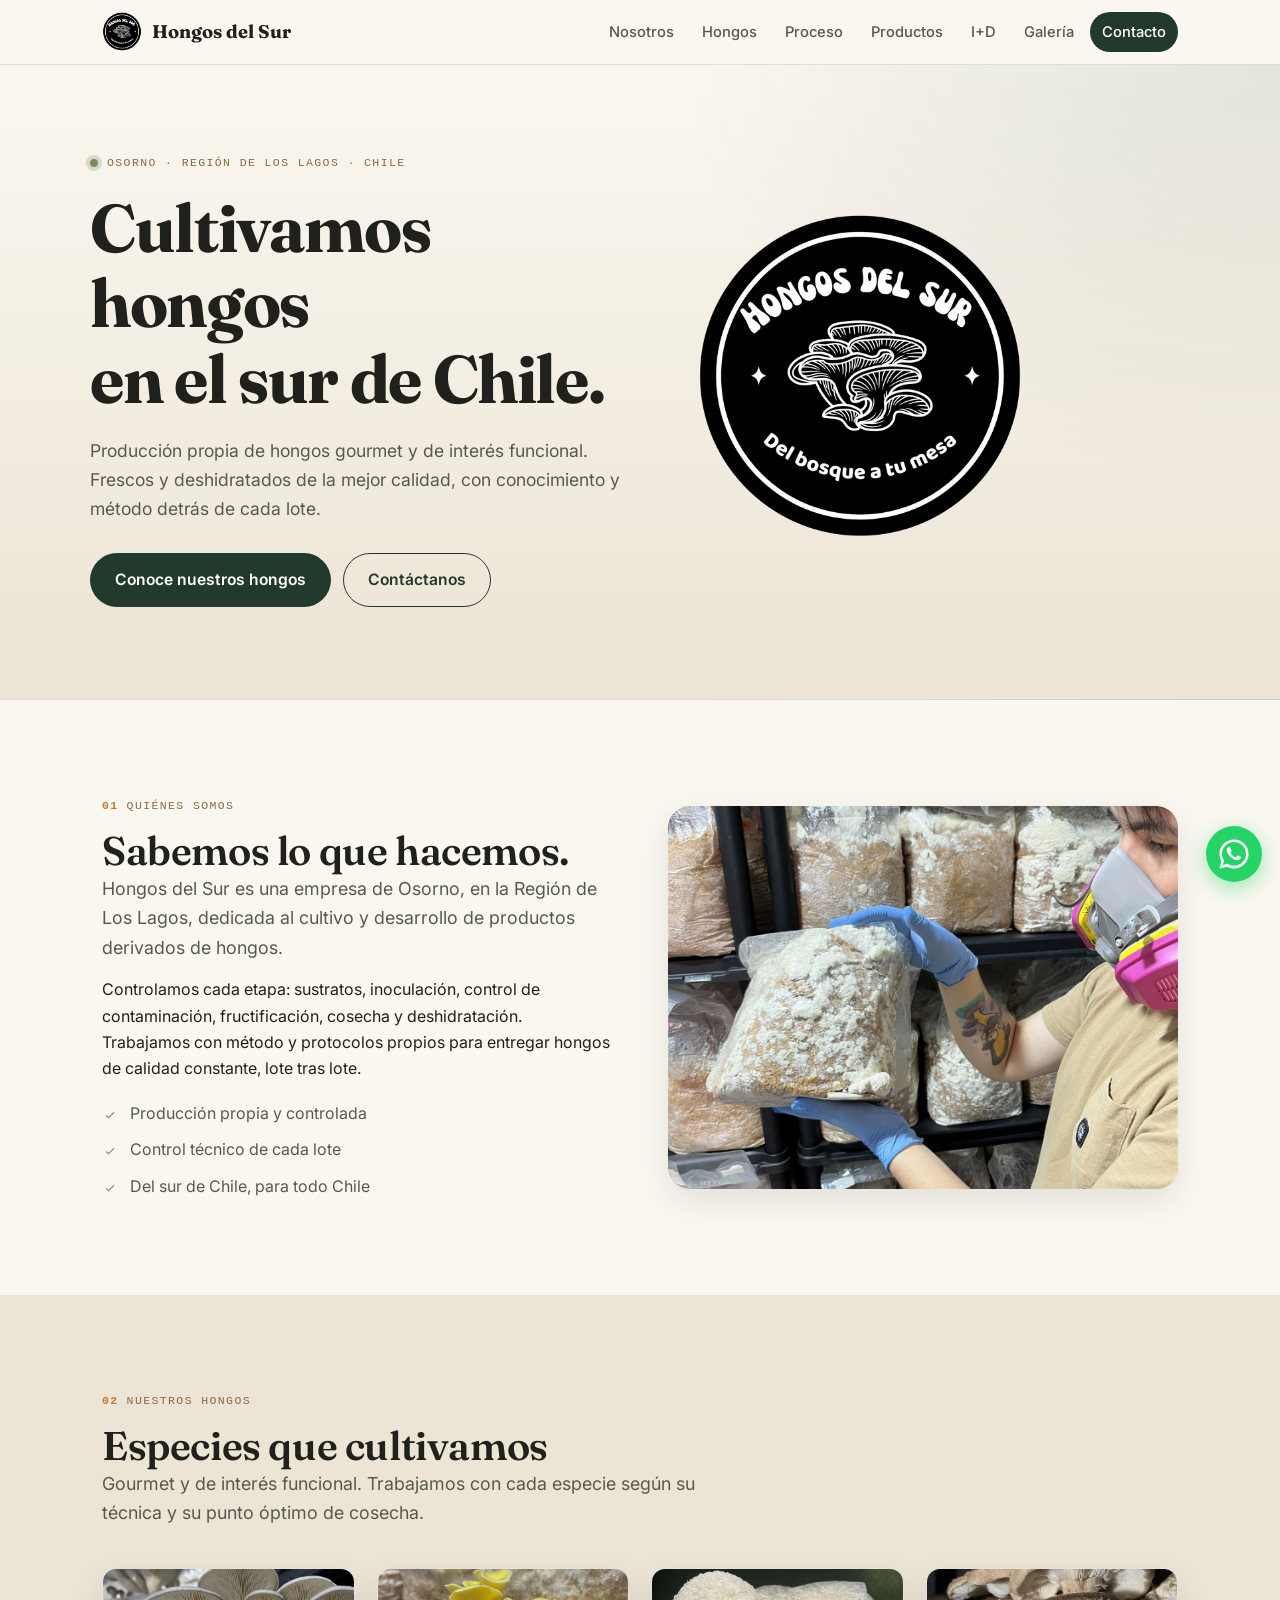
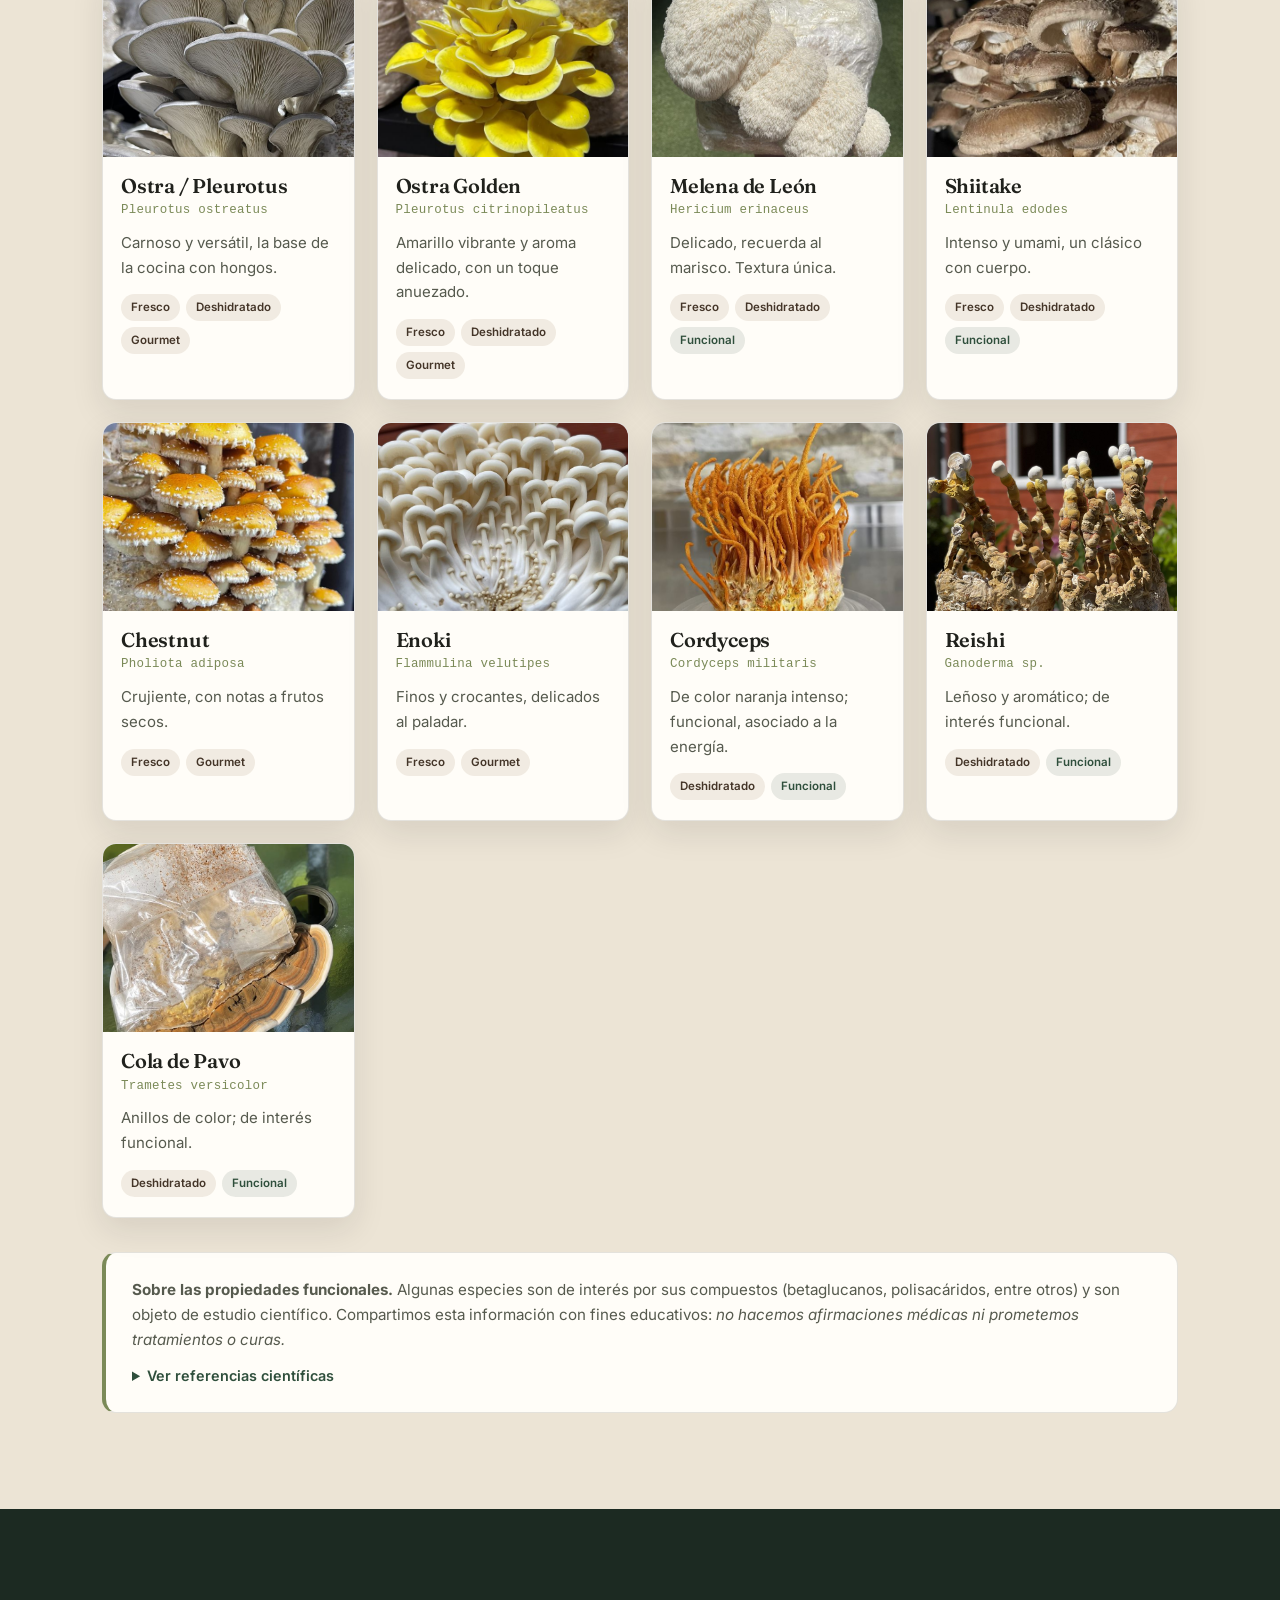
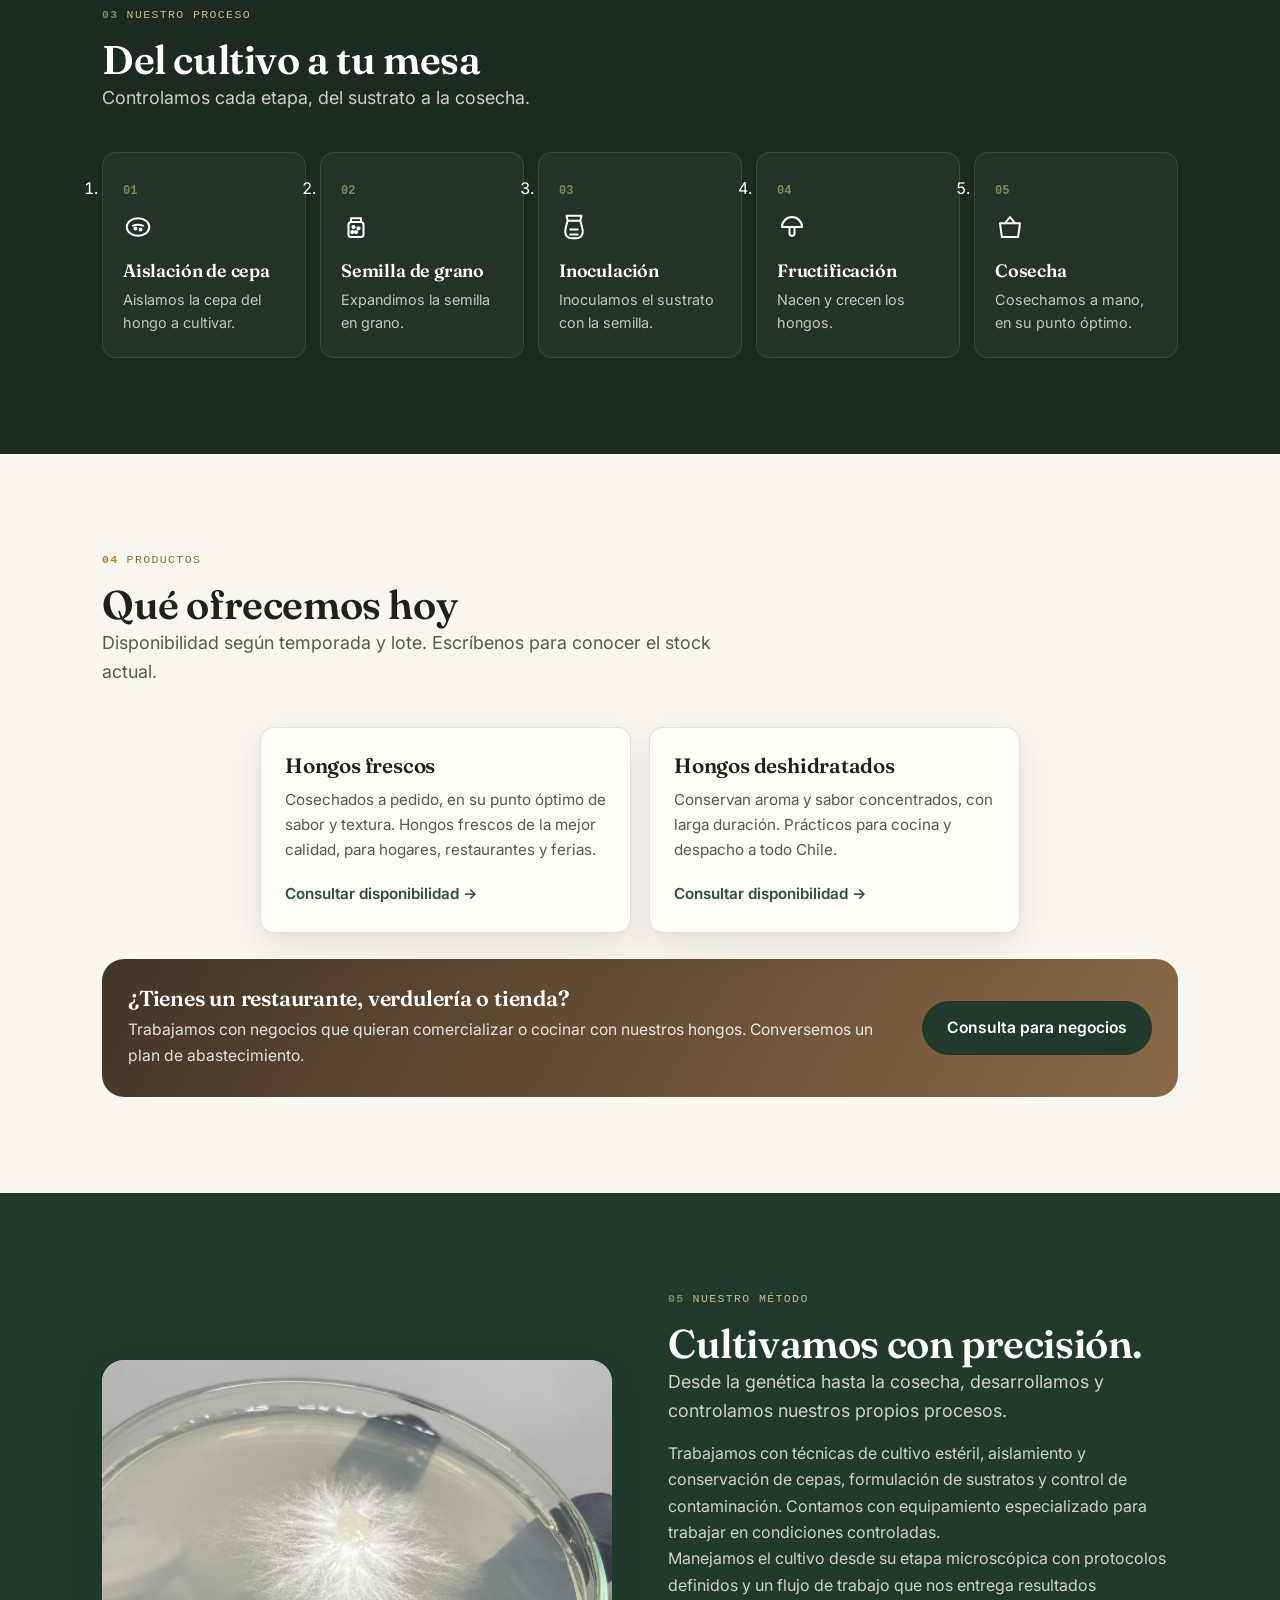
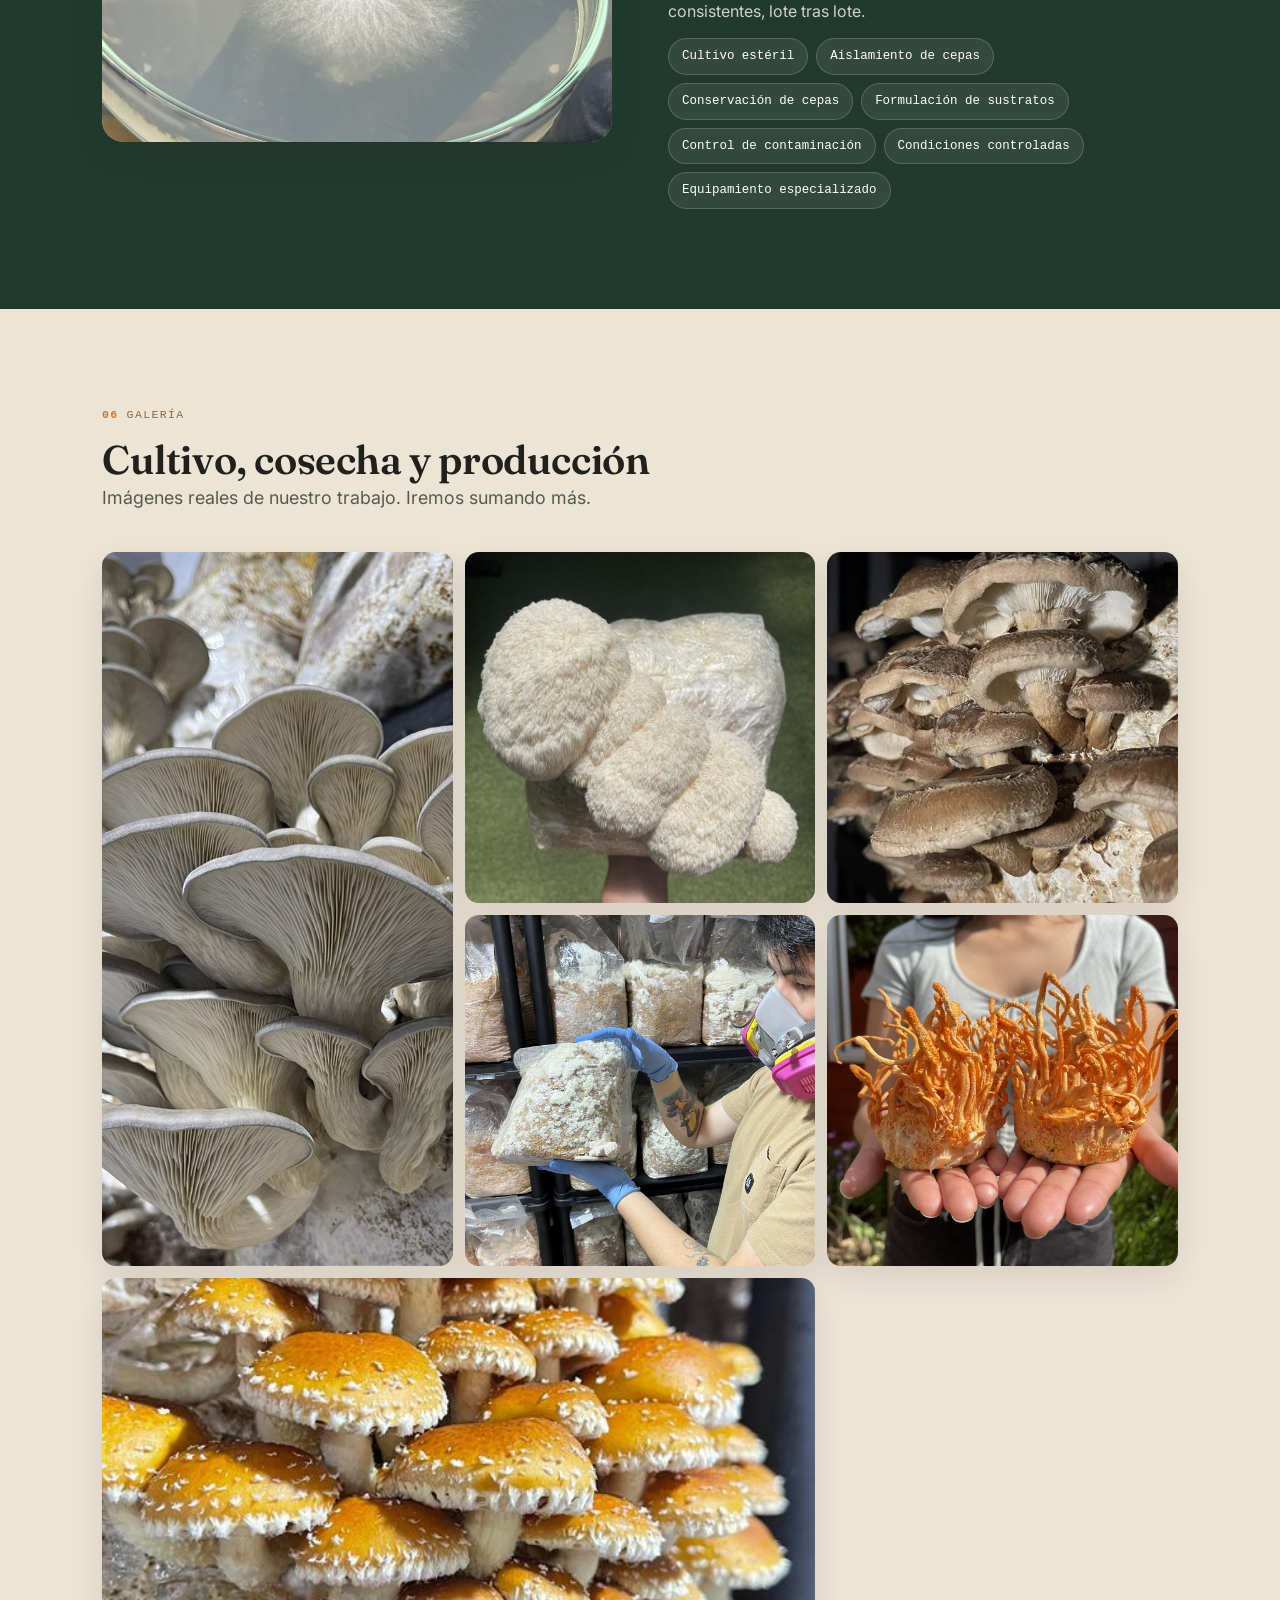
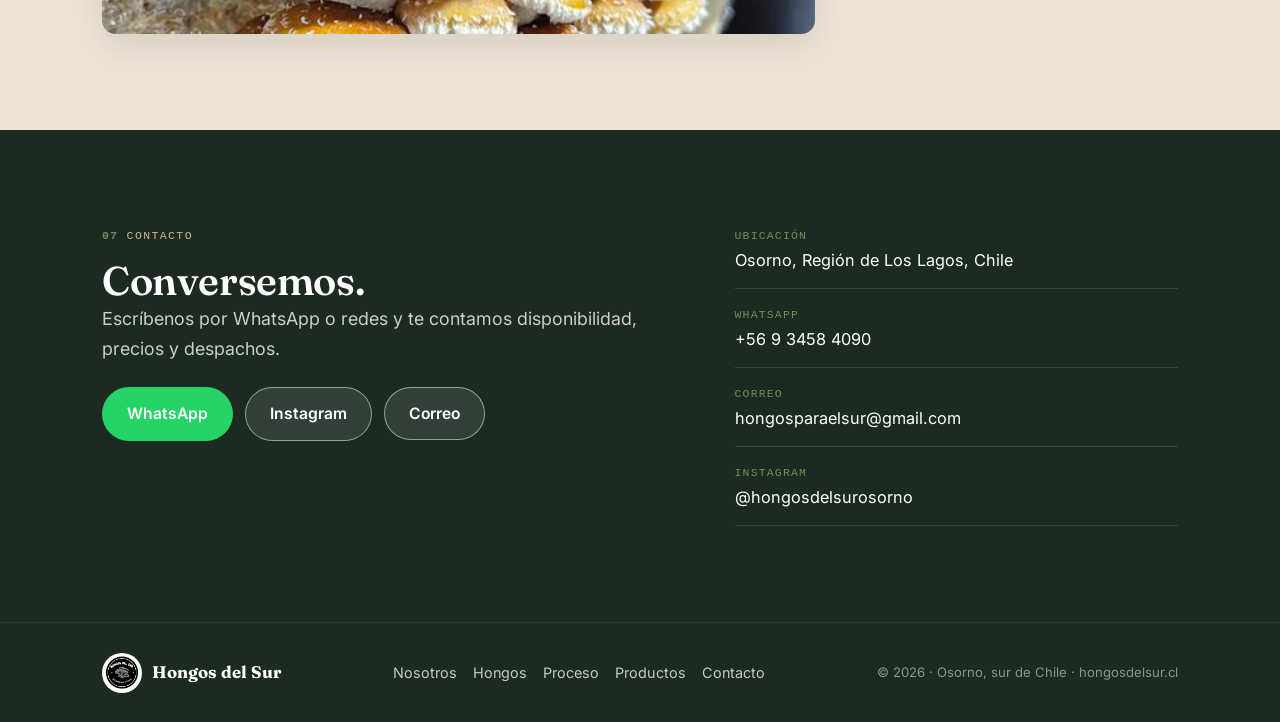
==== commit 9ddf81ba: "Agrega referencias de Cordyceps, Cola de Pavo y Reishi; proceso a 5 pasos (aislacion, semilla de gra" ====
--- a/index.html
+++ b/index.html
@@ -21,7 +21,7 @@
   <link rel="preconnect" href="https://fonts.googleapis.com" />
   <link rel="preconnect" href="https://fonts.gstatic.com" crossorigin />
   <link href="https://fonts.googleapis.com/css2?family=Fraunces:opsz,wght@9..144,400;9..144,500;9..144,600;9..144,700&family=Inter:wght@400;500;600&display=swap" rel="stylesheet" />
-  <link rel="stylesheet" href="styles.css?v=5" />
+  <link rel="stylesheet" href="styles.css?v=6" />
   <link rel="icon" type="image/png" href="img/logo.png" />
   <link rel="apple-touch-icon" href="img/logo.png" />
 
@@ -283,6 +283,9 @@
               <li>González A. et al. <em>Oyster Mushrooms on Cardiometabolic Parameters — Systematic Review.</em> Nutrients, 2020. <a href="https://www.ncbi.nlm.nih.gov/pmc/articles/PMC7230384/" target="_blank" rel="noopener">Ver ↗</a></li>
               <li>Elhusseiny S. et al. <em>Hericium erinaceus: a systematic review.</em> Frontiers in Nutrition, 2025. <a href="https://pubmed.ncbi.nlm.nih.gov/40959699/" target="_blank" rel="noopener">Ver ↗</a></li>
               <li>Finimundy T. et al. <em>Shiitake: Antioxidant &amp; Immunomodulatory activities.</em> Int. J. Med. Mushrooms, 2017. <a href="https://pubmed.ncbi.nlm.nih.gov/29345560/" target="_blank" rel="noopener">Ver ↗</a></li>
+              <li>Jędrejko K. et al. <em>Cordyceps militaris as a Bio Functional Food Source: Pharmacological Potential and Anti-Inflammatory Actions.</em> Nutrients, 2022. <a href="https://pubmed.ncbi.nlm.nih.gov/35208860/" target="_blank" rel="noopener">Ver ↗</a></li>
+              <li><em>Trametes versicolor (Cola de Pavo): Polysaccharides — Targets and Efficacy.</em> Review, 2020. <a href="https://www.ncbi.nlm.nih.gov/pmc/articles/PMC7277906/" target="_blank" rel="noopener">Ver ↗</a></li>
+              <li><em>Health-Promoting Polysaccharides Extracted from Ganoderma lucidum (Reishi).</em> Molecules, 2021. <a href="https://pubmed.ncbi.nlm.nih.gov/34444885/" target="_blank" rel="noopener">Ver ↗</a></li>
             </ol>
             <p class="fnote__aviso">Información con respaldo científico y fines educativos. No constituye consejo médico. Ante dudas de salud, consulta a un profesional.</p>
           </details>
@@ -302,24 +305,30 @@
         <ol class="process">
           <li class="pstep reveal">
             <span class="pstep__num">01</span>
-            <span class="pstep__icon" aria-hidden="true"><svg viewBox="0 0 24 24" fill="none" stroke="currentColor" stroke-width="1.6" stroke-linecap="round" stroke-linejoin="round"><path d="M6 3h12l-1 4H7z"/><path d="M7 7c-1 3-2 6-2 9a5 5 0 0 0 5 5h4a5 5 0 0 0 5-5c0-3-1-6-2-9"/><path d="M9 14h6M9 18h6"/></svg></span>
-            <h3>Sustrato</h3>
-            <p>Preparamos el sustrato de cada especie.</p>
+            <span class="pstep__icon" aria-hidden="true"><svg viewBox="0 0 24 24" fill="none" stroke="currentColor" stroke-width="1.6" stroke-linecap="round" stroke-linejoin="round"><ellipse cx="12" cy="12" rx="9" ry="7"/><path d="M8 11c1.6-1.2 6.4-1.2 8 0"/><circle cx="10" cy="13.2" r="0.8"/><circle cx="14" cy="14" r="0.8"/></svg></span>
+            <h3>Aislación de cepa</h3>
+            <p>Aislamos la cepa del hongo a cultivar.</p>
           </li>
           <li class="pstep reveal">
             <span class="pstep__num">02</span>
-            <span class="pstep__icon" aria-hidden="true"><svg viewBox="0 0 24 24" fill="none" stroke="currentColor" stroke-width="1.6" stroke-linecap="round" stroke-linejoin="round"><path d="M12 3s6 6.5 6 10.5a6 6 0 0 1-12 0C6 9.5 12 3 12 3z"/><path d="M9.5 13.5a2.5 2.5 0 0 0 2.5 2.5"/></svg></span>
-            <h3>Inoculación</h3>
-            <p>Sembramos el micelio en condiciones limpias.</p>
+            <span class="pstep__icon" aria-hidden="true"><svg viewBox="0 0 24 24" fill="none" stroke="currentColor" stroke-width="1.6" stroke-linecap="round" stroke-linejoin="round"><rect x="6" y="8" width="12" height="12" rx="2"/><path d="M8 8V5h8v3"/><circle cx="10" cy="12" r="0.9"/><circle cx="14" cy="13" r="0.9"/><circle cx="12" cy="16" r="0.9"/><circle cx="9" cy="16" r="0.9"/></svg></span>
+            <h3>Semilla de grano</h3>
+            <p>Expandimos la semilla en grano.</p>
           </li>
           <li class="pstep reveal">
             <span class="pstep__num">03</span>
+            <span class="pstep__icon" aria-hidden="true"><svg viewBox="0 0 24 24" fill="none" stroke="currentColor" stroke-width="1.6" stroke-linecap="round" stroke-linejoin="round"><path d="M6 3h12l-1 4H7z"/><path d="M7 7c-1 3-2 6-2 9a5 5 0 0 0 5 5h4a5 5 0 0 0 5-5c0-3-1-6-2-9"/><path d="M9 14h6M9 18h6"/></svg></span>
+            <h3>Inoculación</h3>
+            <p>Inoculamos el sustrato con la semilla.</p>
+          </li>
+          <li class="pstep reveal">
+            <span class="pstep__num">04</span>
             <span class="pstep__icon" aria-hidden="true"><svg viewBox="0 0 24 24" fill="none" stroke="currentColor" stroke-width="1.6" stroke-linecap="round" stroke-linejoin="round"><path d="M4 12a8 8 0 0 1 16 0z"/><path d="M10 12v5a2 2 0 0 0 4 0v-5"/></svg></span>
             <h3>Fructificación</h3>
             <p>Nacen y crecen los hongos.</p>
           </li>
           <li class="pstep reveal">
-            <span class="pstep__num">04</span>
+            <span class="pstep__num">05</span>
             <span class="pstep__icon" aria-hidden="true"><svg viewBox="0 0 24 24" fill="none" stroke="currentColor" stroke-width="1.6" stroke-linecap="round" stroke-linejoin="round"><path d="M4 9h16l-1.5 11h-13z"/><path d="M8 9l4-5 4 5"/></svg></span>
             <h3>Cosecha</h3>
             <p>Cosechamos a mano, en su punto óptimo.</p>
--- a/styles.css
+++ b/styles.css
@@ -320,13 +320,13 @@
   .grid-2 { grid-template-columns: 1fr 1fr; gap: 56px; }
   .grid-2--reverse .media-frame { order: -1; }
   .species { grid-template-columns: repeat(4, 1fr); }
-  .process { grid-template-columns: repeat(4, 1fr); }
+  .process { grid-template-columns: repeat(3, 1fr); }
   .contacto { grid-template-columns: 1.3fr 1fr; gap: 56px; align-items: start; }
   .footer__inner { flex-direction: row; align-items: center; justify-content: space-between; }
 }
 
 @media (min-width: 1100px) {
-  .process { grid-template-columns: repeat(4, 1fr); gap: 16px; }
+  .process { grid-template-columns: repeat(5, 1fr); gap: 14px; }
 }
 
 /* Menú móvil */
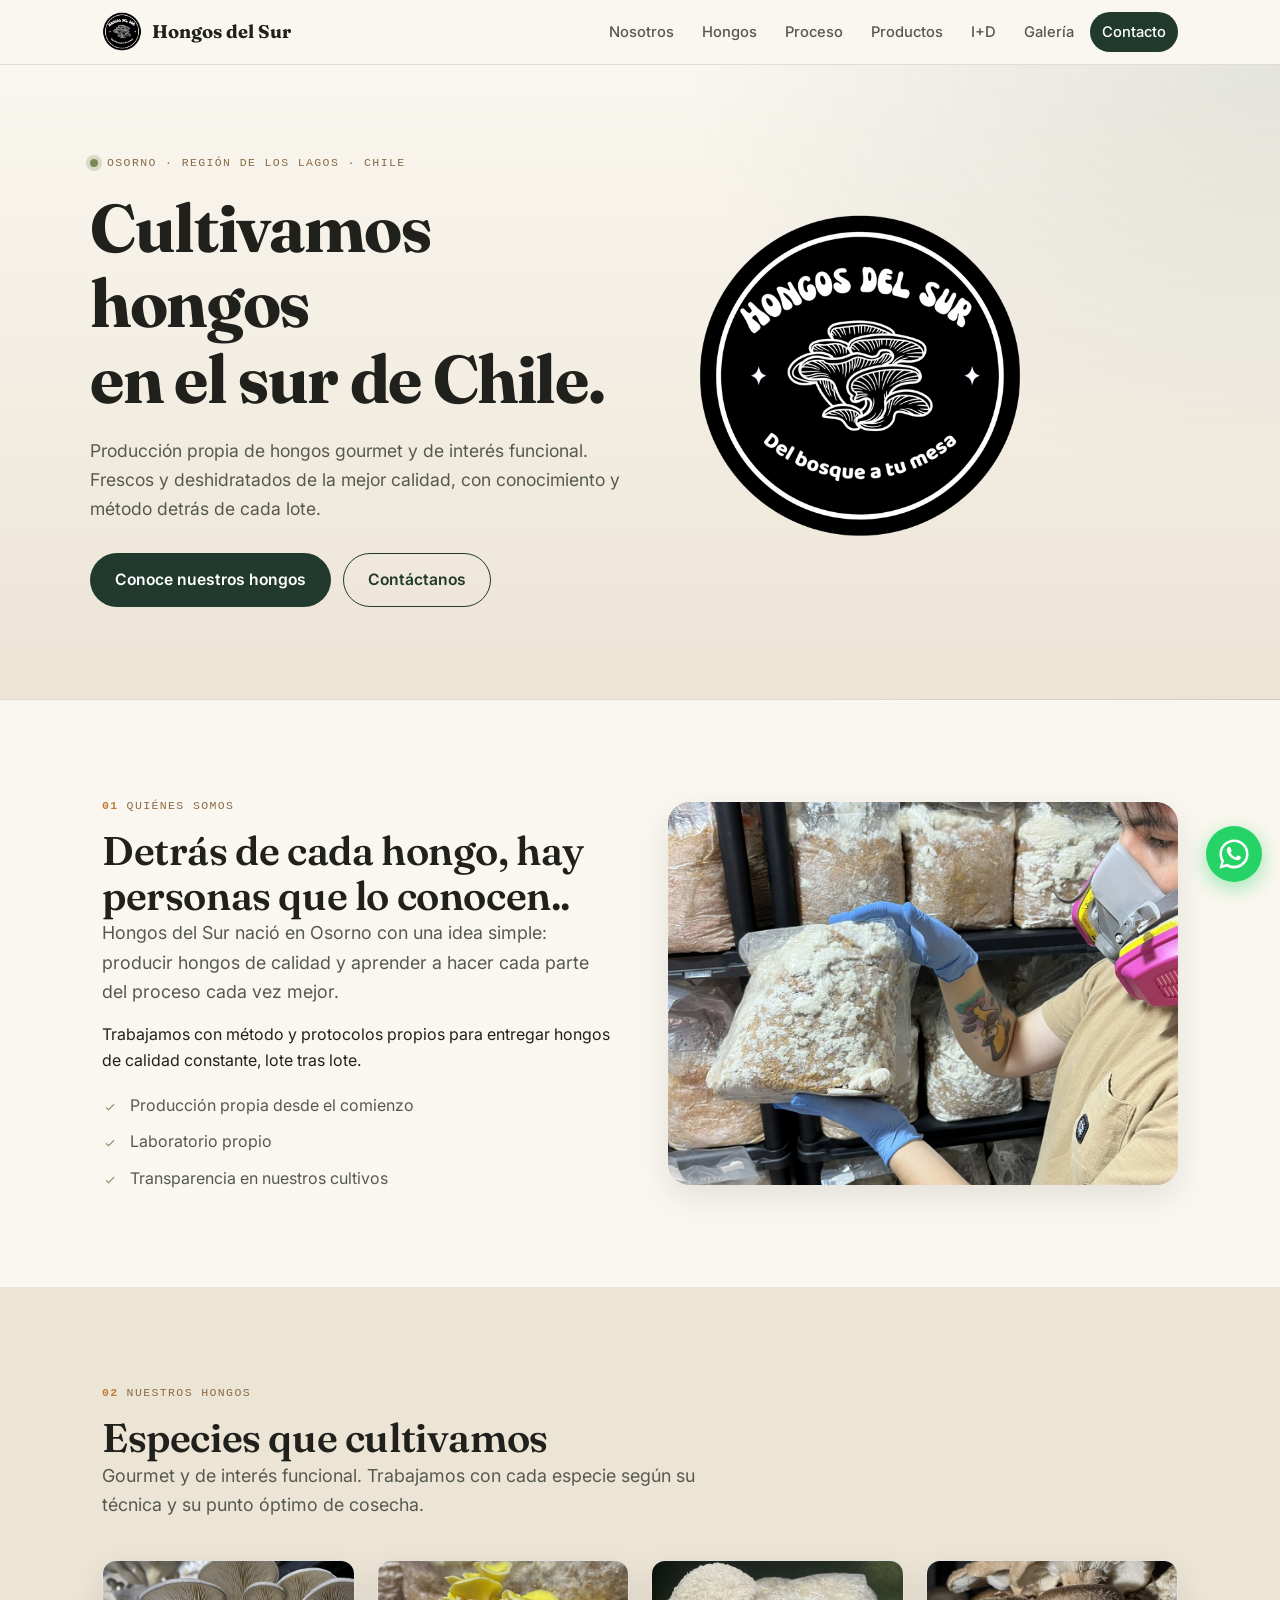
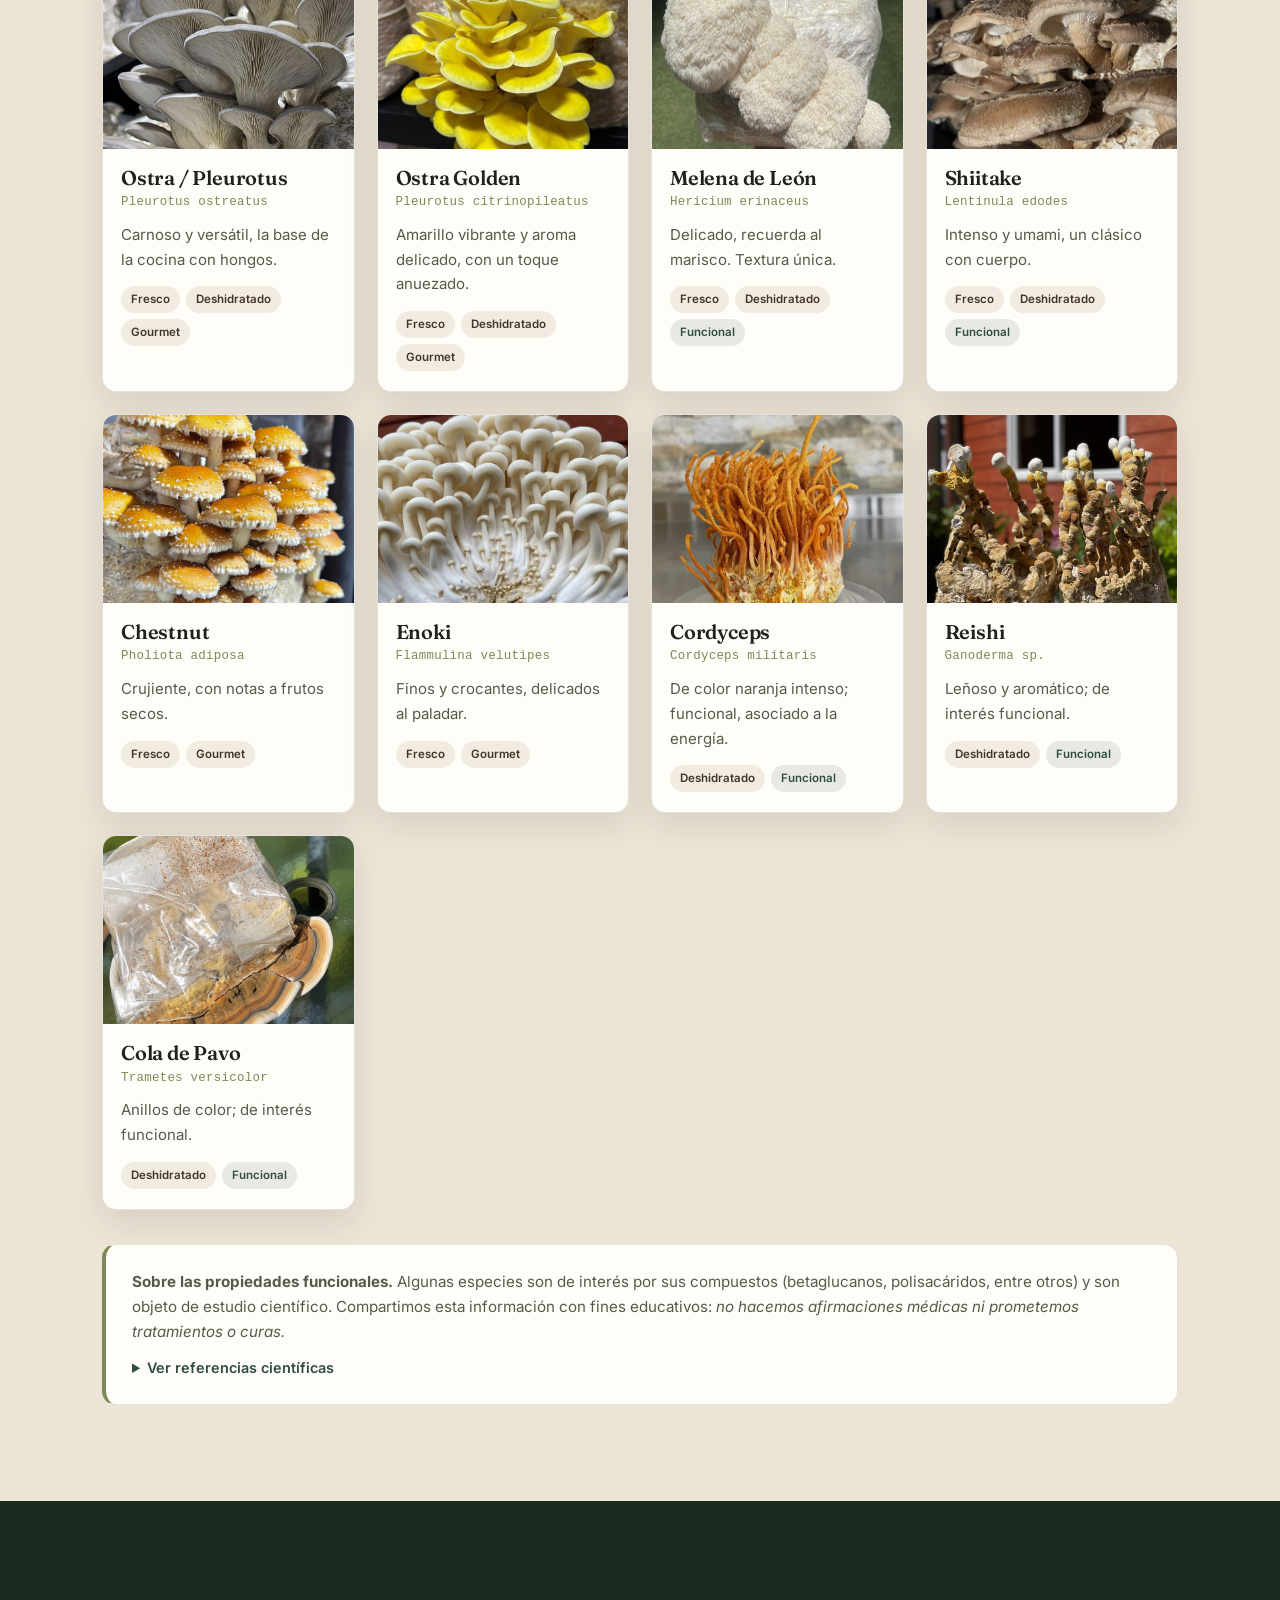
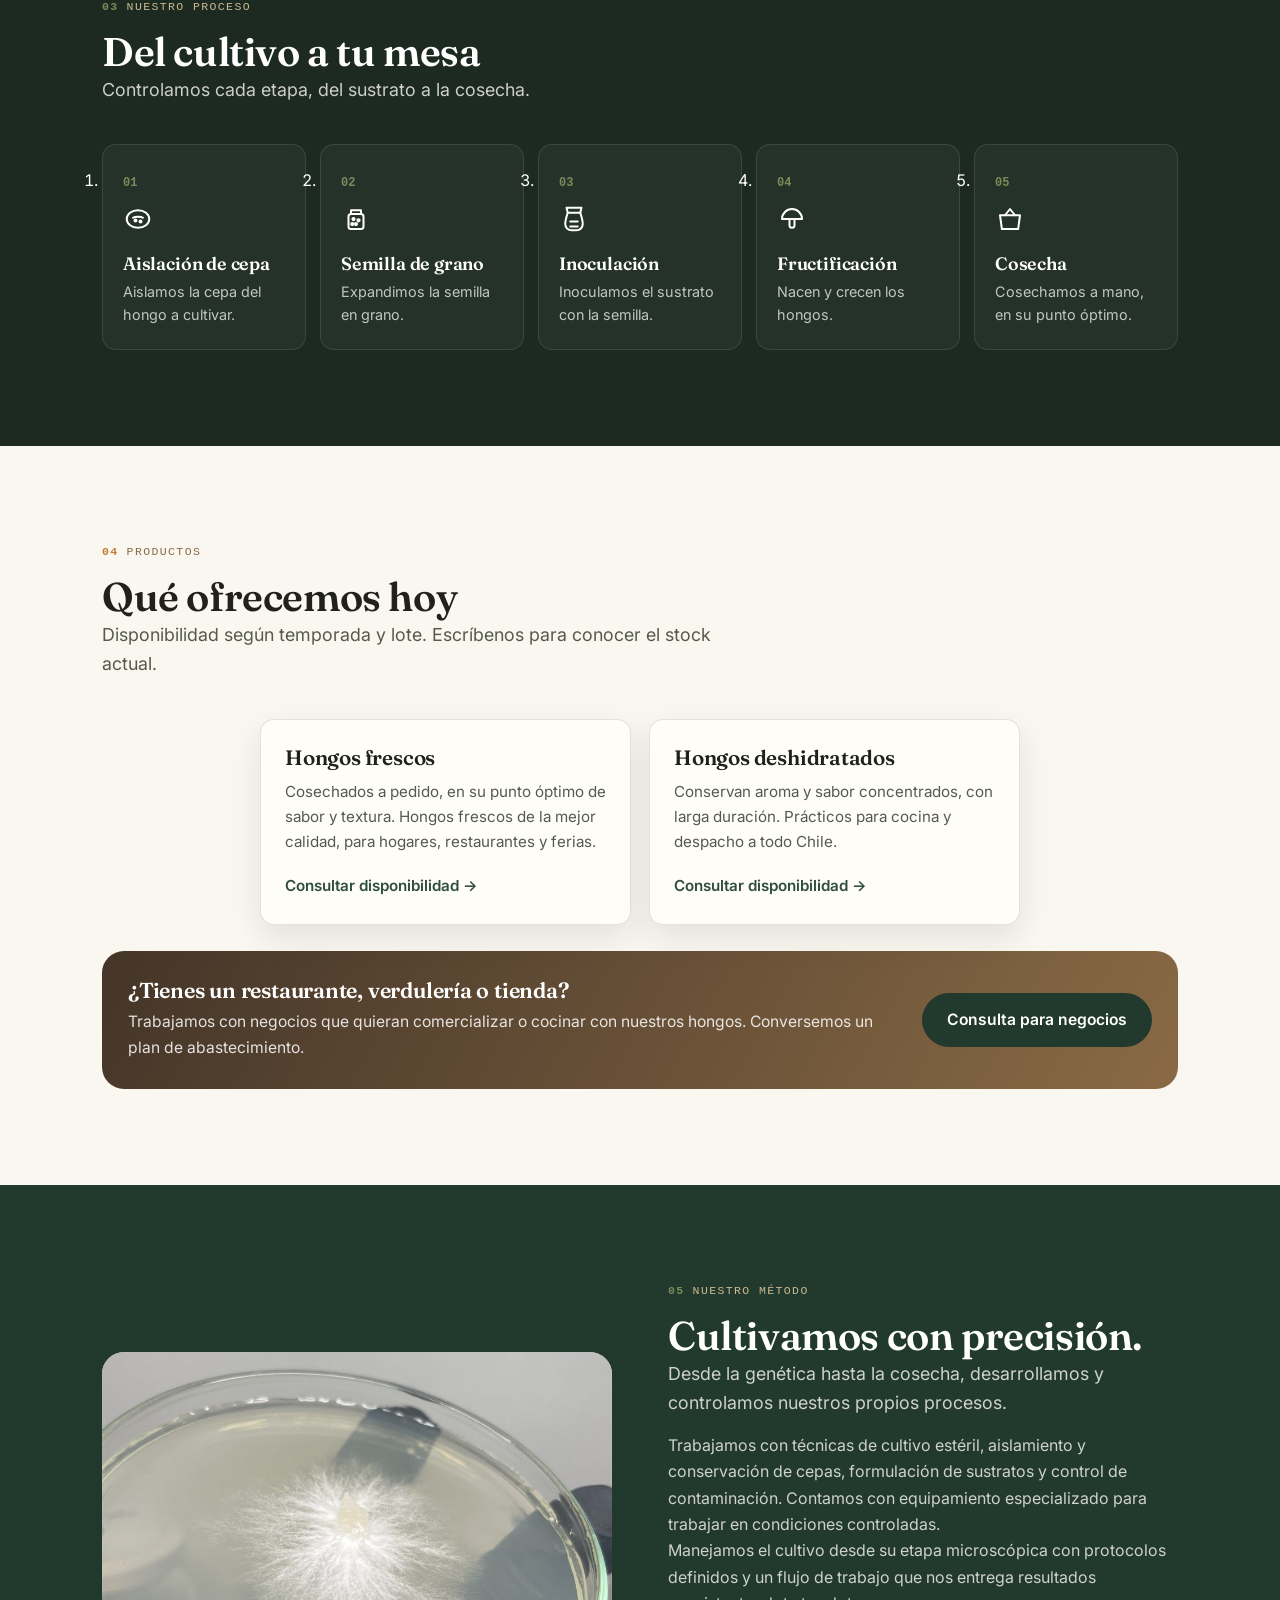
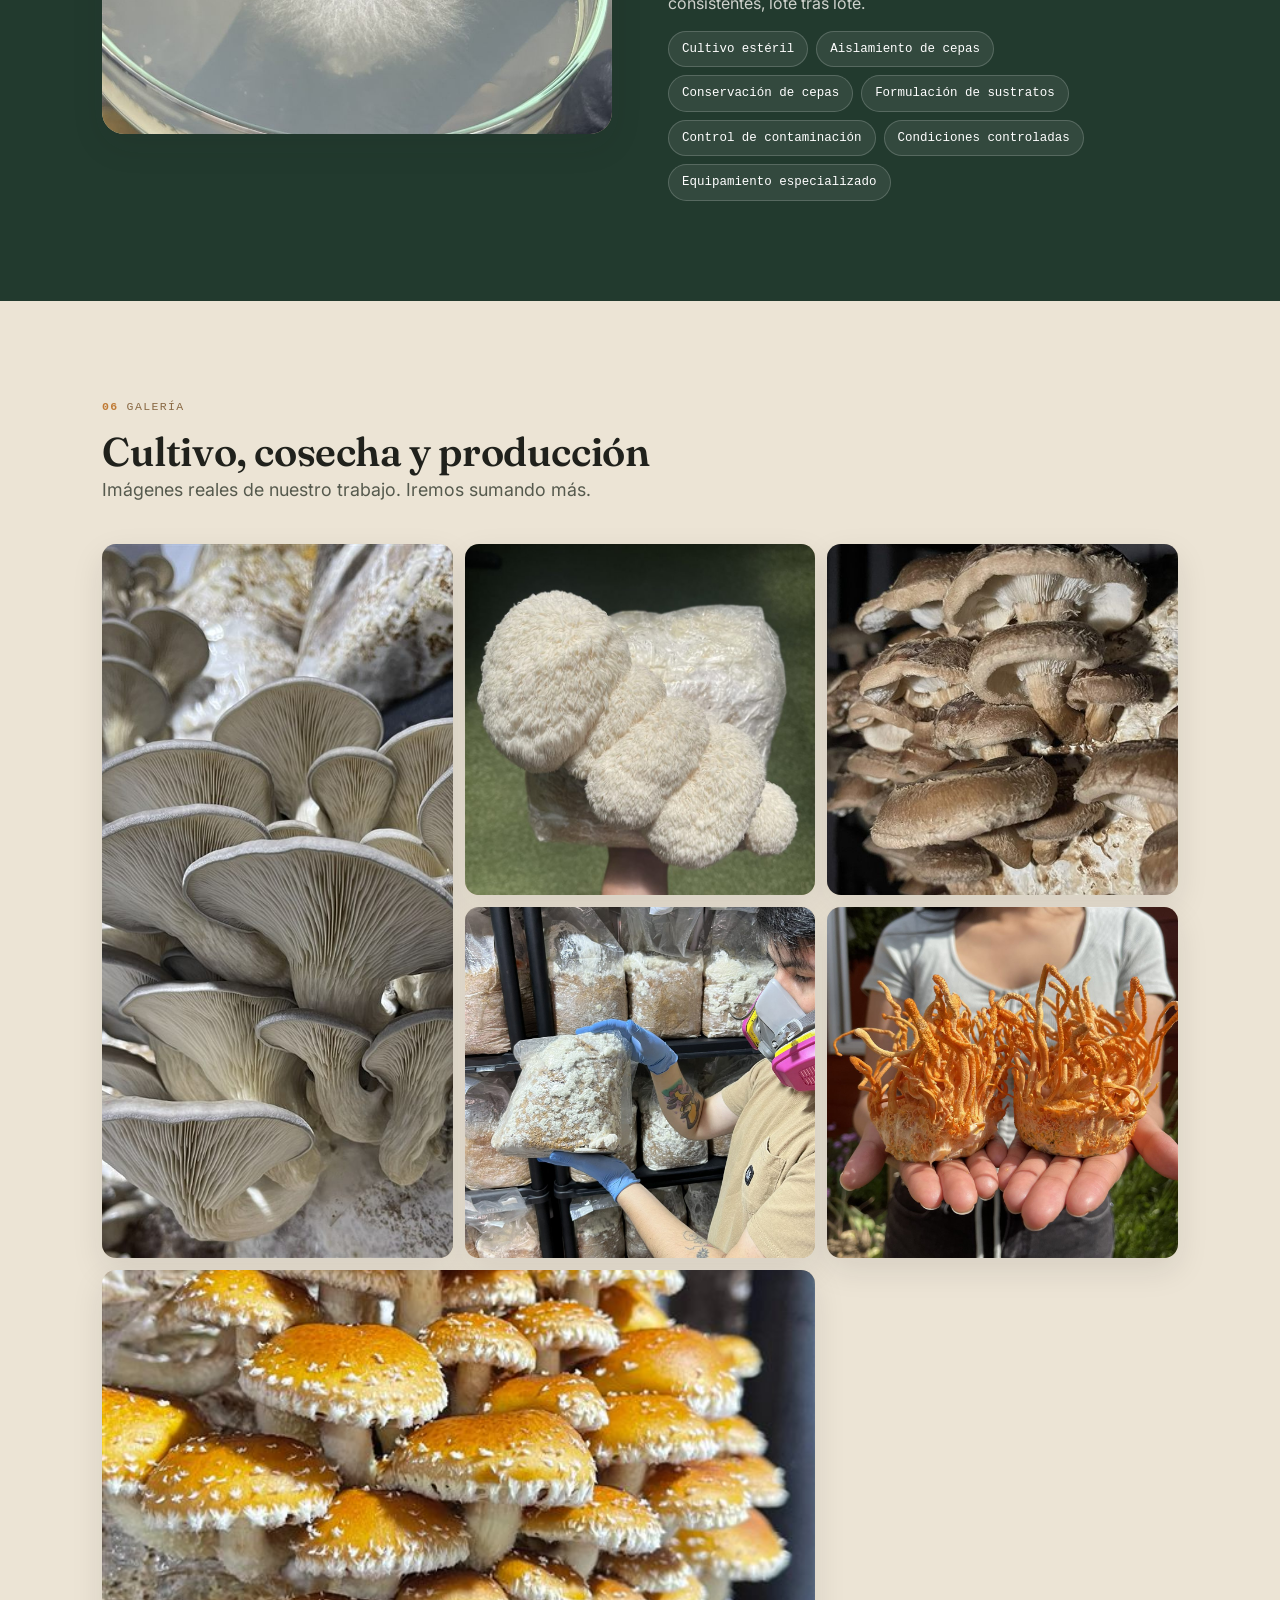
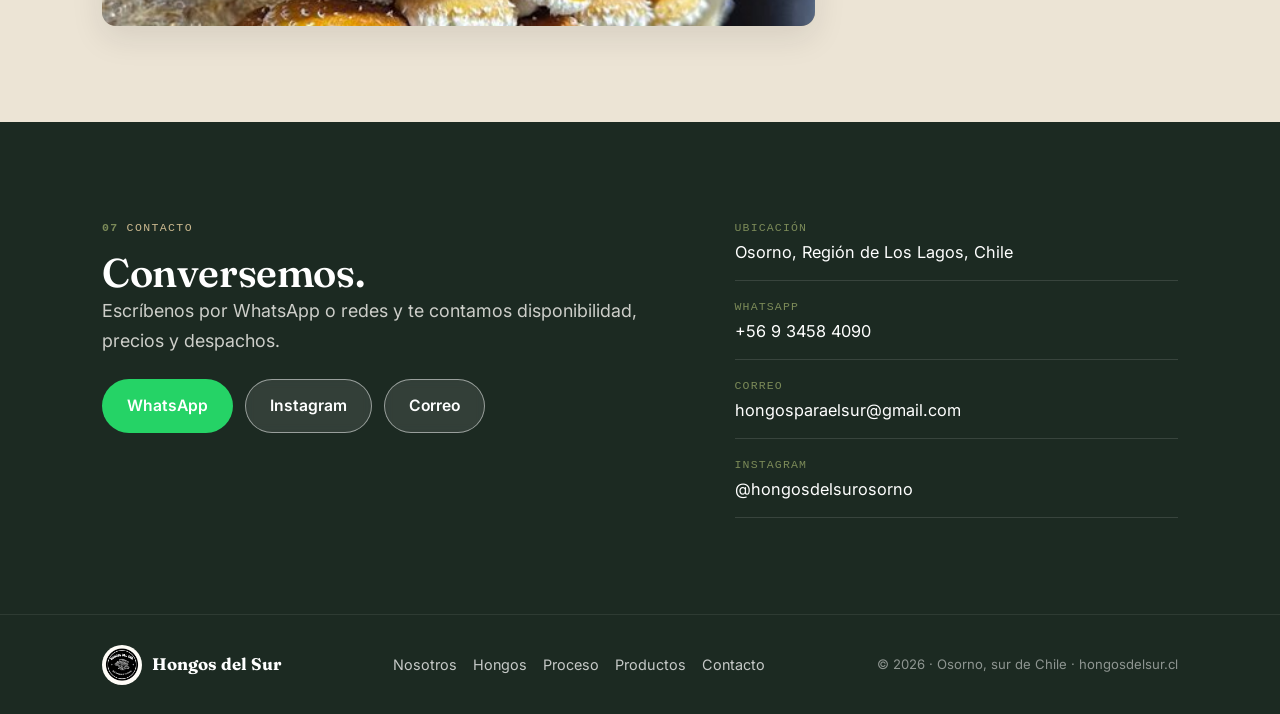
==== commit 3fb6f07d: "Revise 'Quiénes somos' section content Updated the content in the 'nosotros' section to better descr" ====
--- a/index.html
+++ b/index.html
@@ -99,20 +99,19 @@
       <div class="container grid-2">
         <div class="reveal">
           <p class="eyebrow"><span class="eyebrow__num">01</span> Quiénes somos</p>
-          <h2>Sabemos lo que hacemos.</h2>
+          <h2>Detrás de cada hongo, hay personas que lo conocen..</h2>
           <p class="lead">
-            Hongos del Sur es una empresa de Osorno, en la Región de Los Lagos,
-            dedicada al cultivo y desarrollo de productos derivados de hongos.
+            Hongos del Sur nació en Osorno con una idea simple: producir hongos 
+            de calidad y aprender a hacer cada parte del proceso cada vez mejor.
           </p>
           <p>
-            Controlamos cada etapa: sustratos, inoculación, control de contaminación,
-            fructificación, cosecha y deshidratación. Trabajamos con método y protocolos
+            Trabajamos con método y protocolos
             propios para entregar hongos de calidad constante, lote tras lote.
           </p>
           <ul class="checklist">
-            <li>Producción propia y controlada</li>
-            <li>Control técnico de cada lote</li>
-            <li>Del sur de Chile, para todo Chile</li>
+            <li>Producción propia desde el comienzo</li>
+            <li>Laboratorio propio</li>
+            <li>Transparencia en nuestros cultivos</li>
           </ul>
         </div>
         <div class="media-frame reveal">
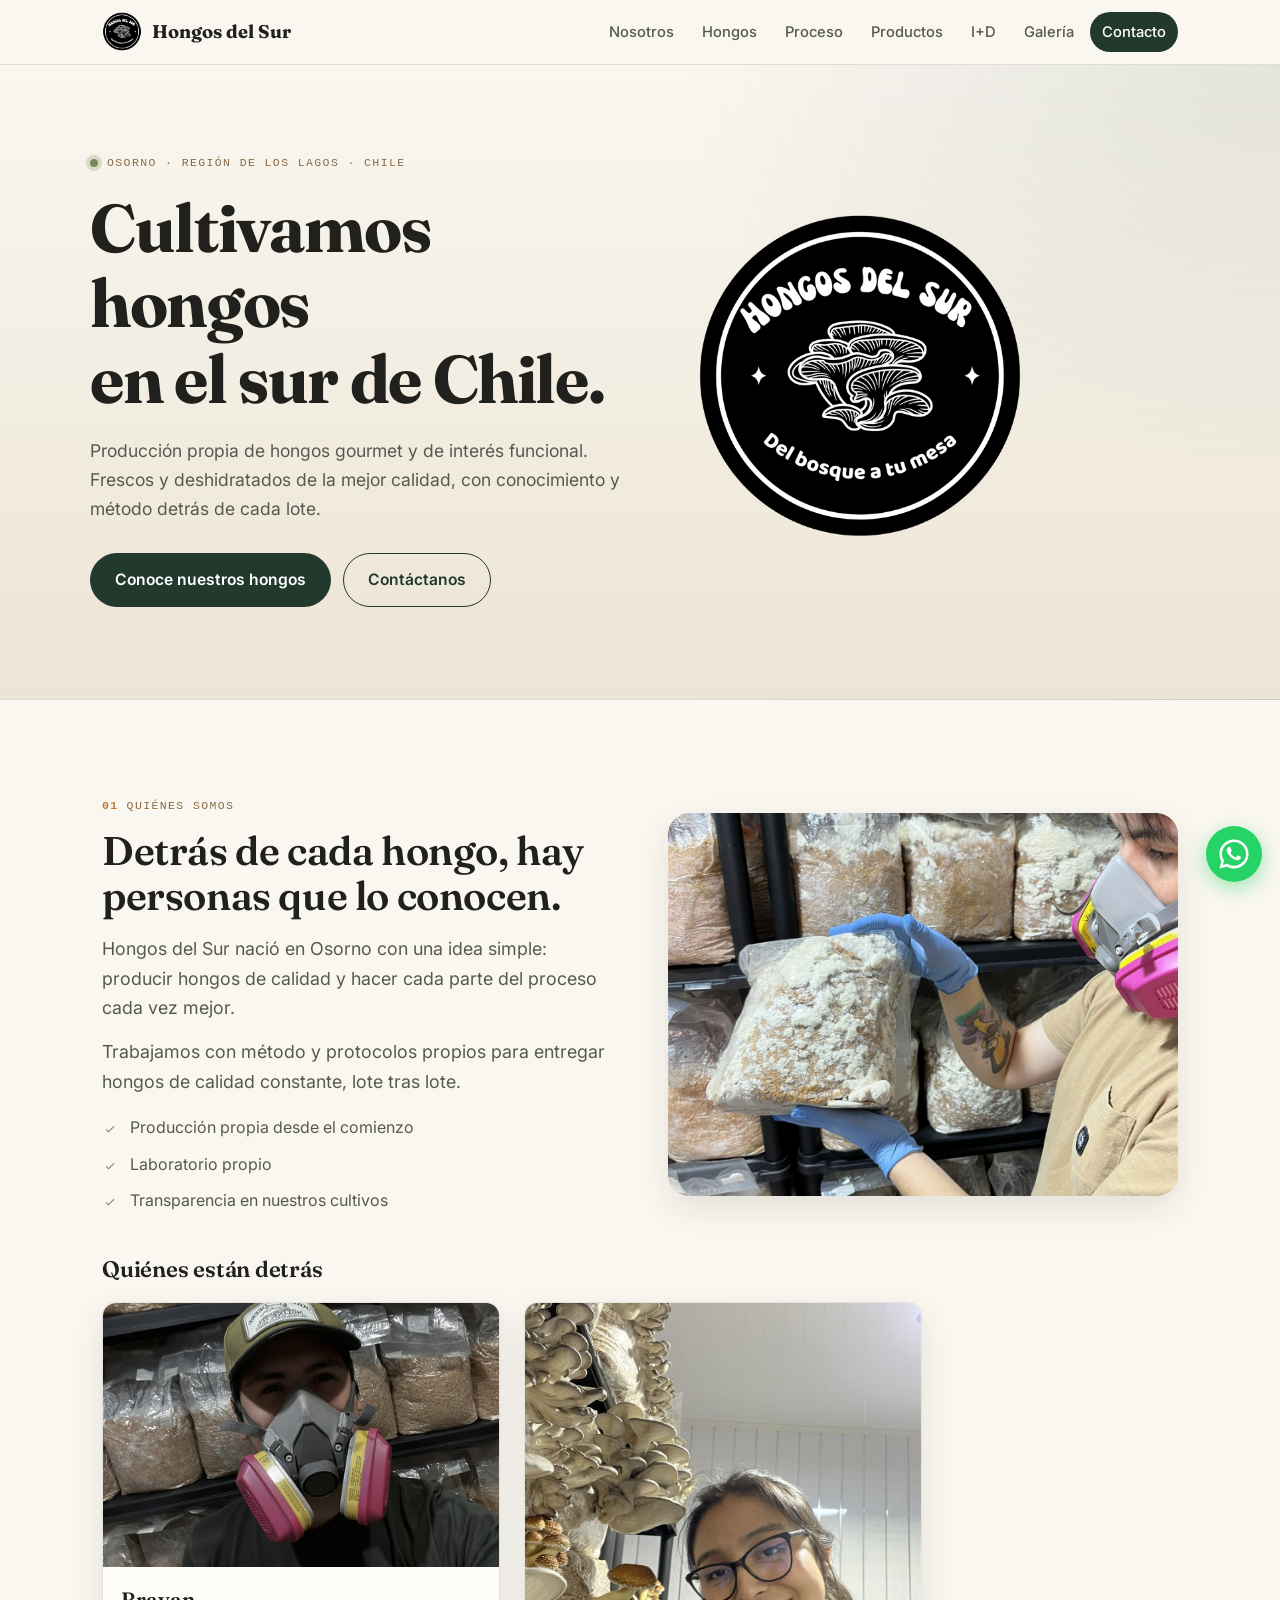
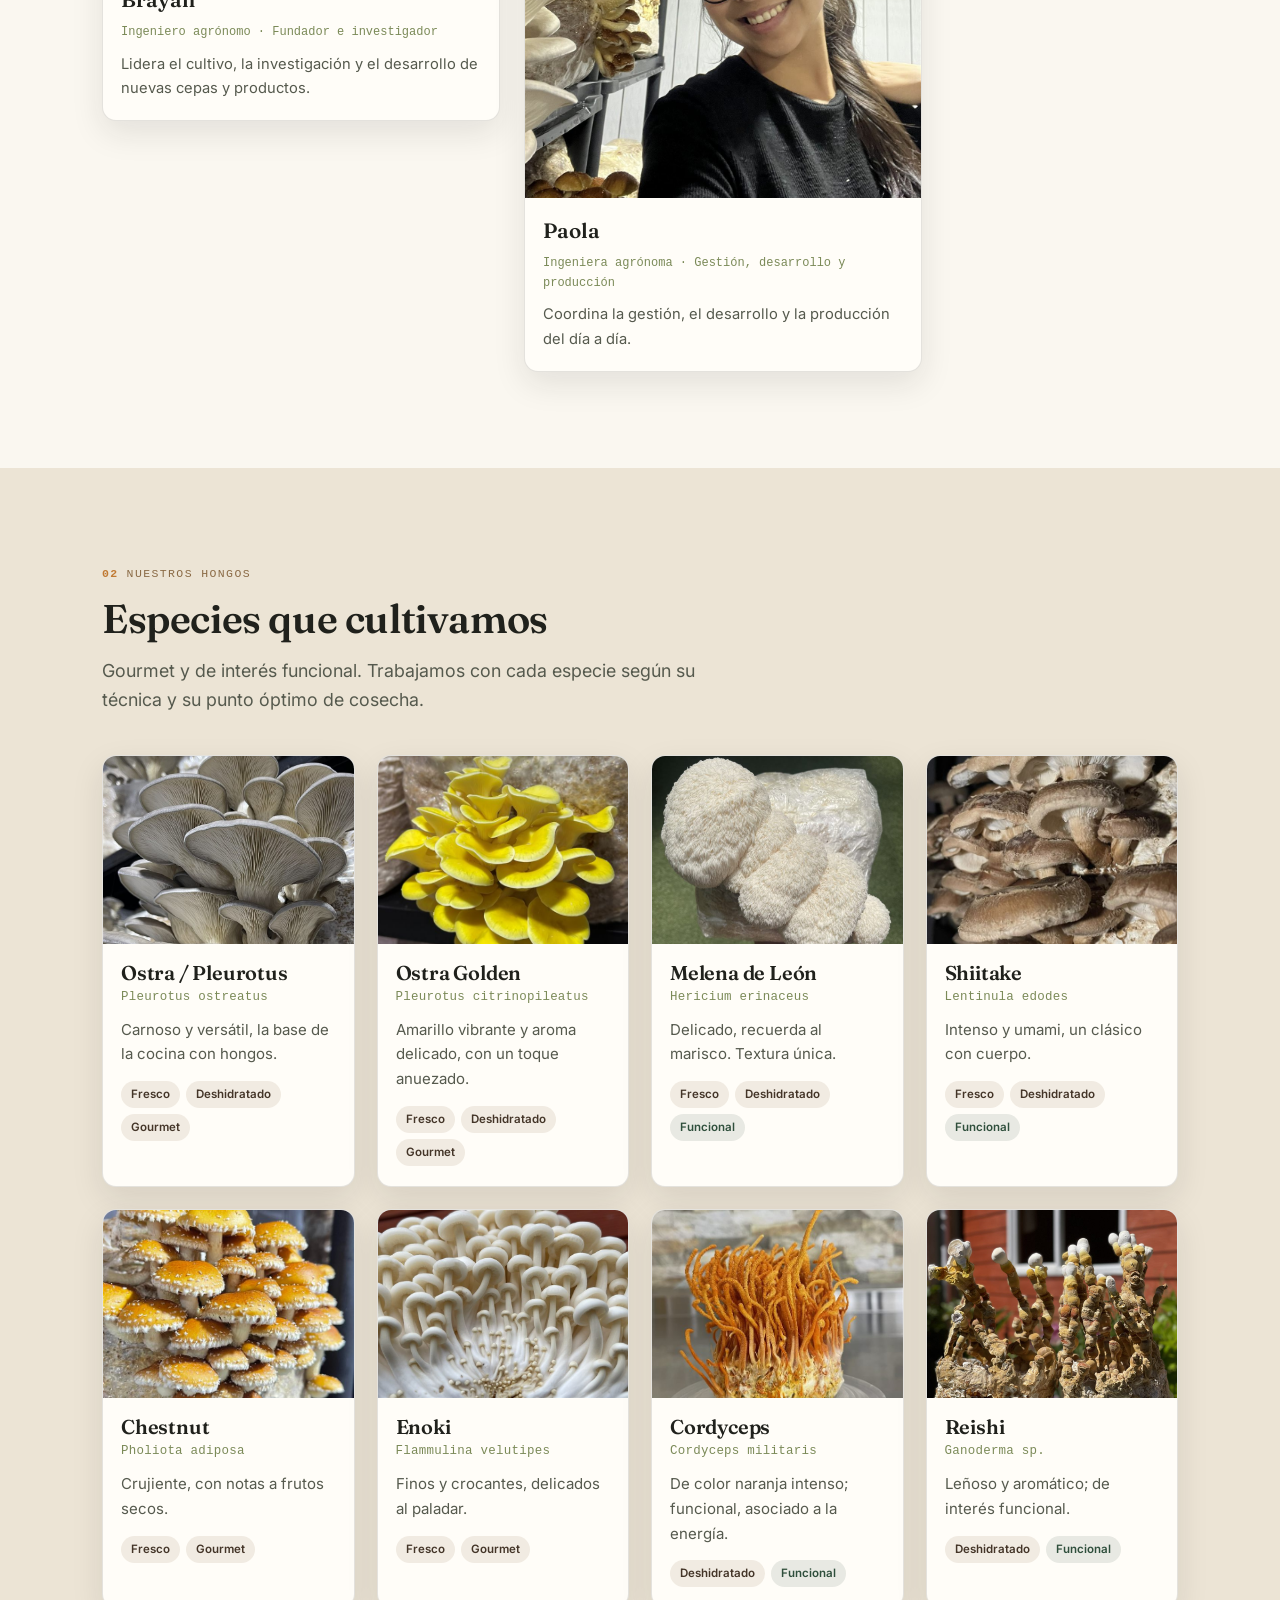
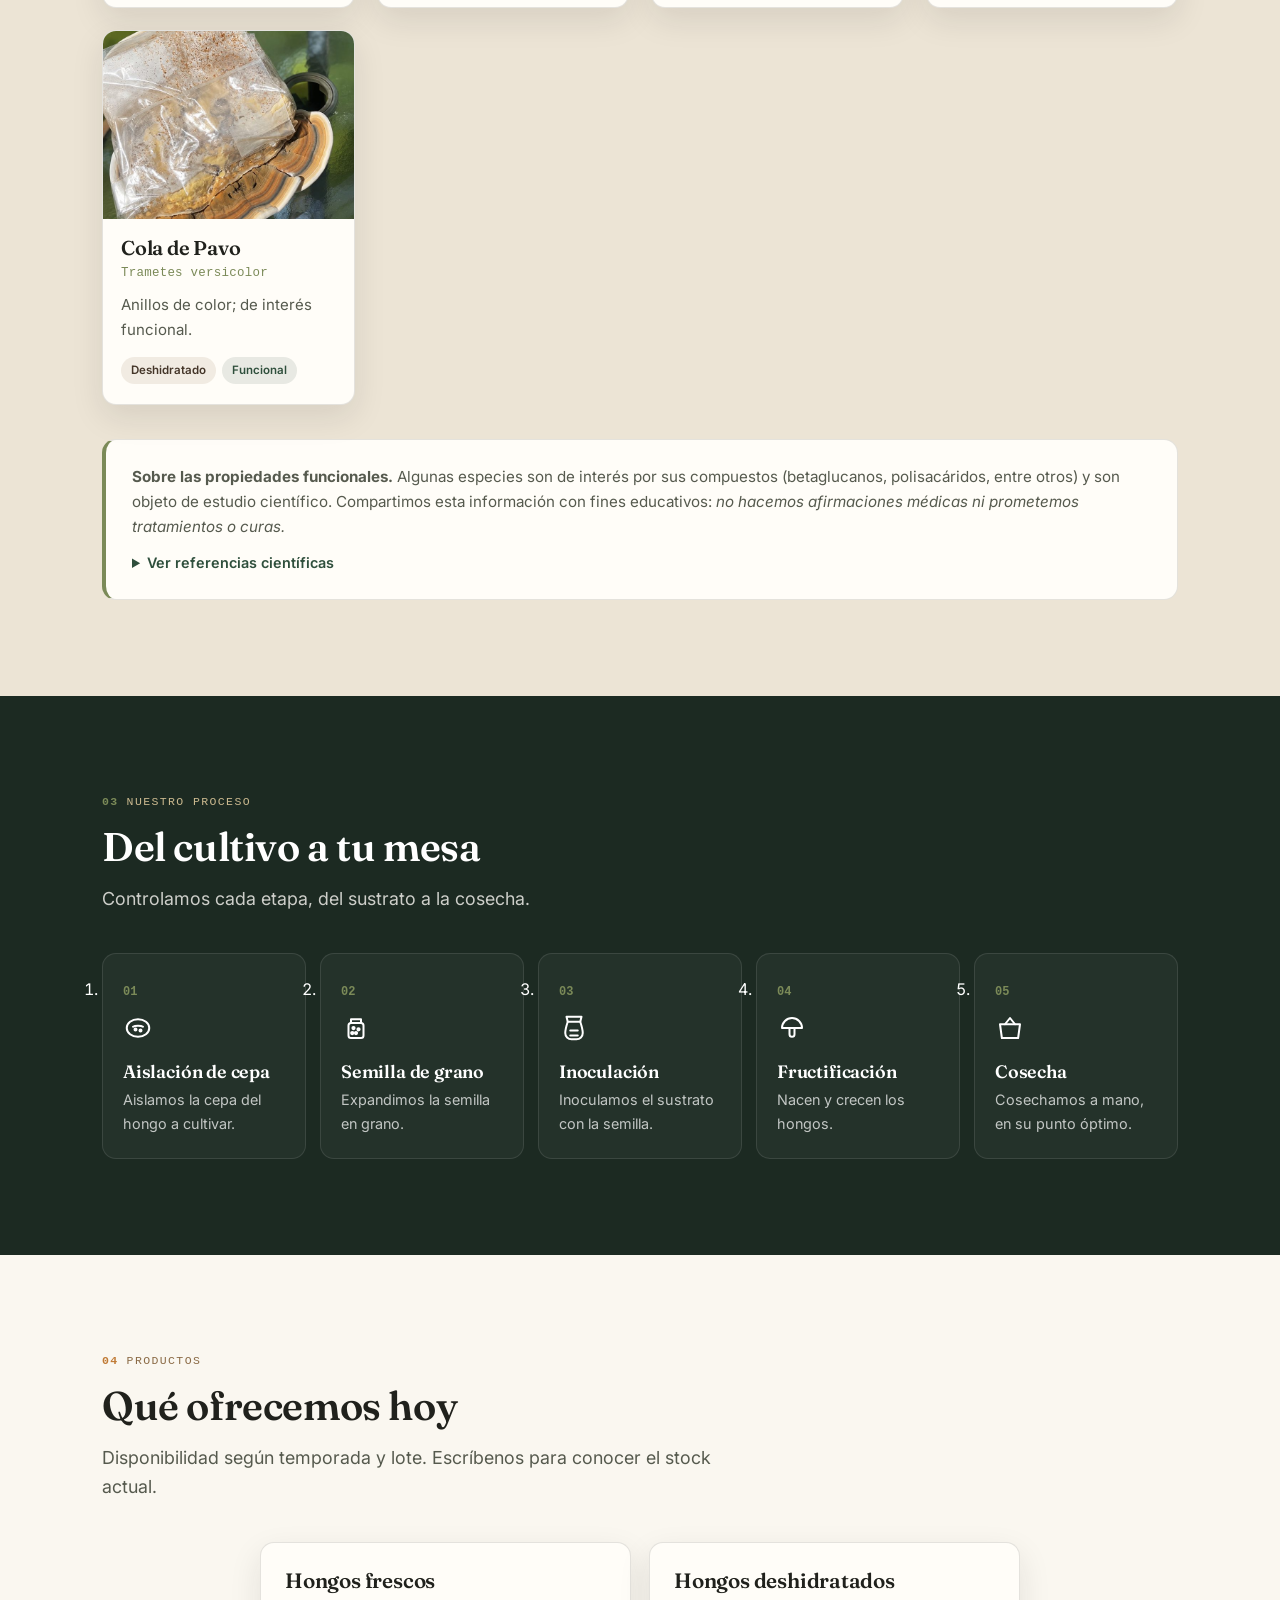
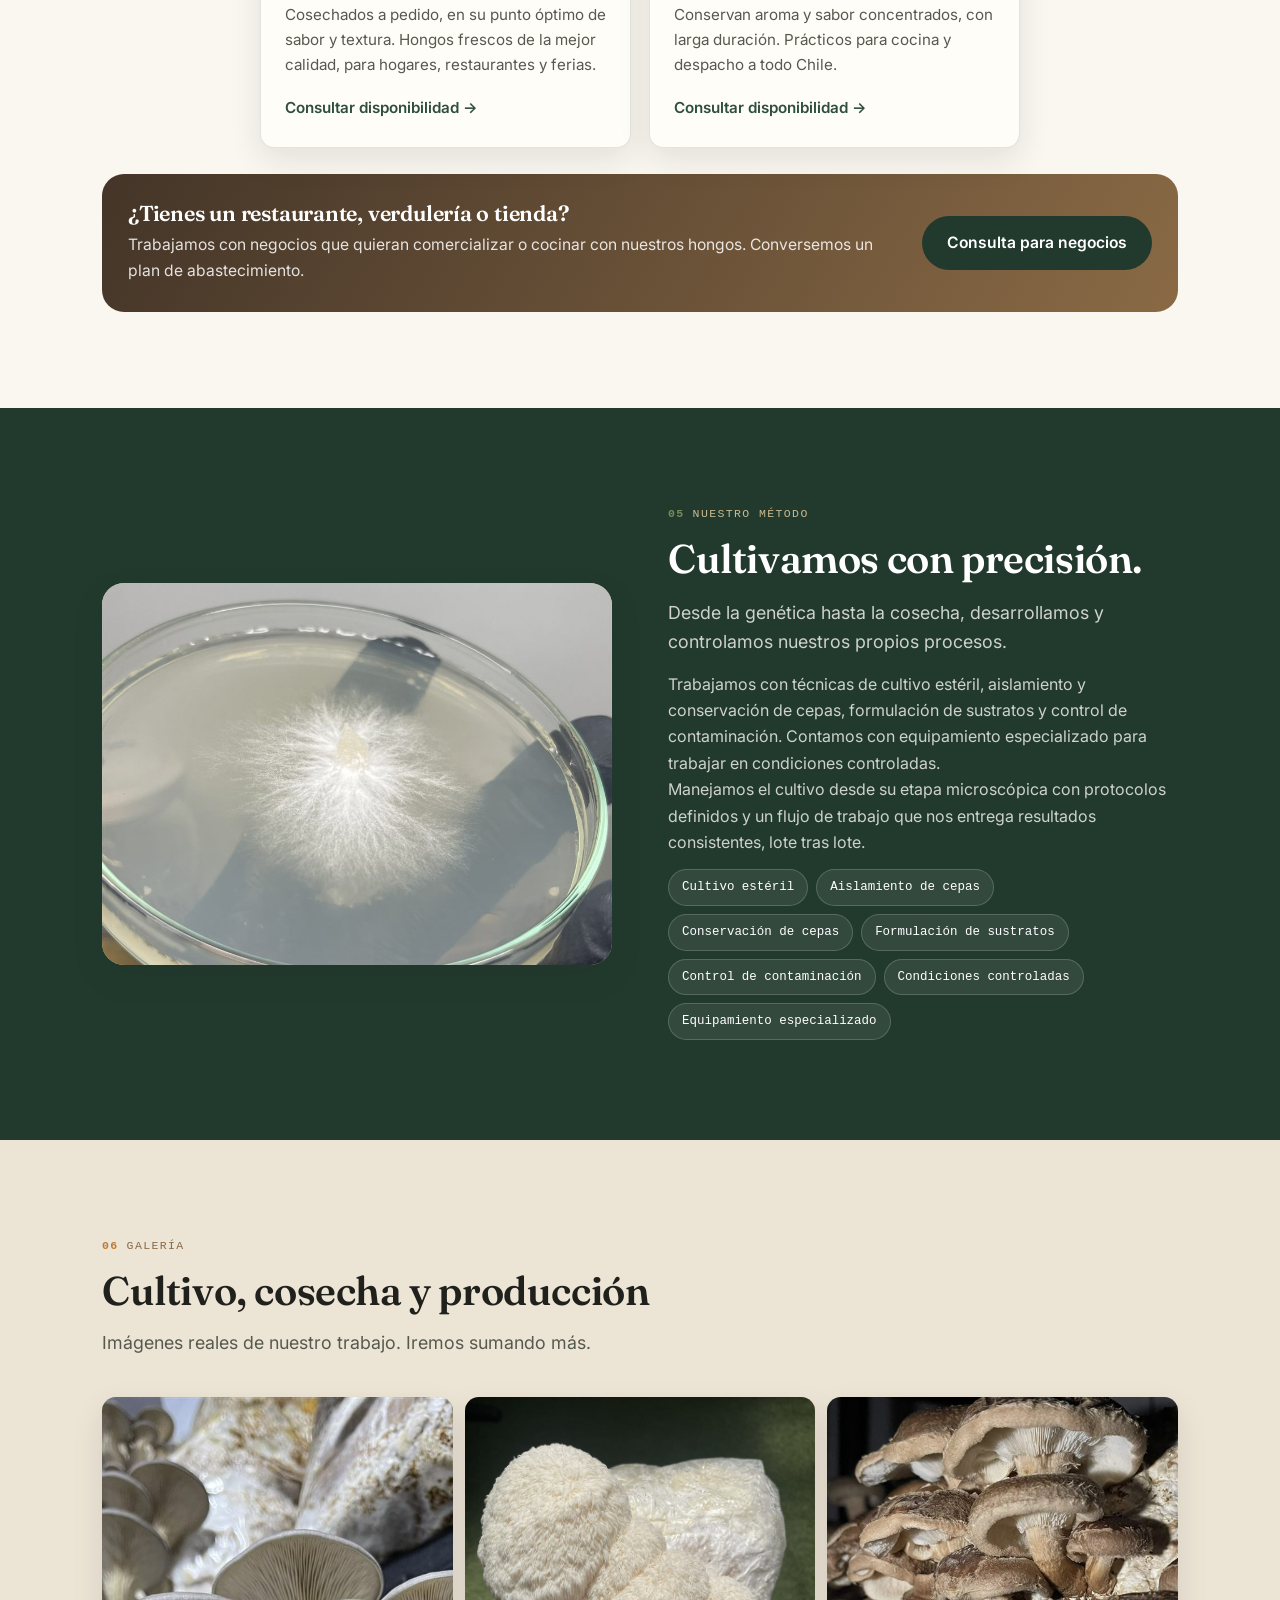
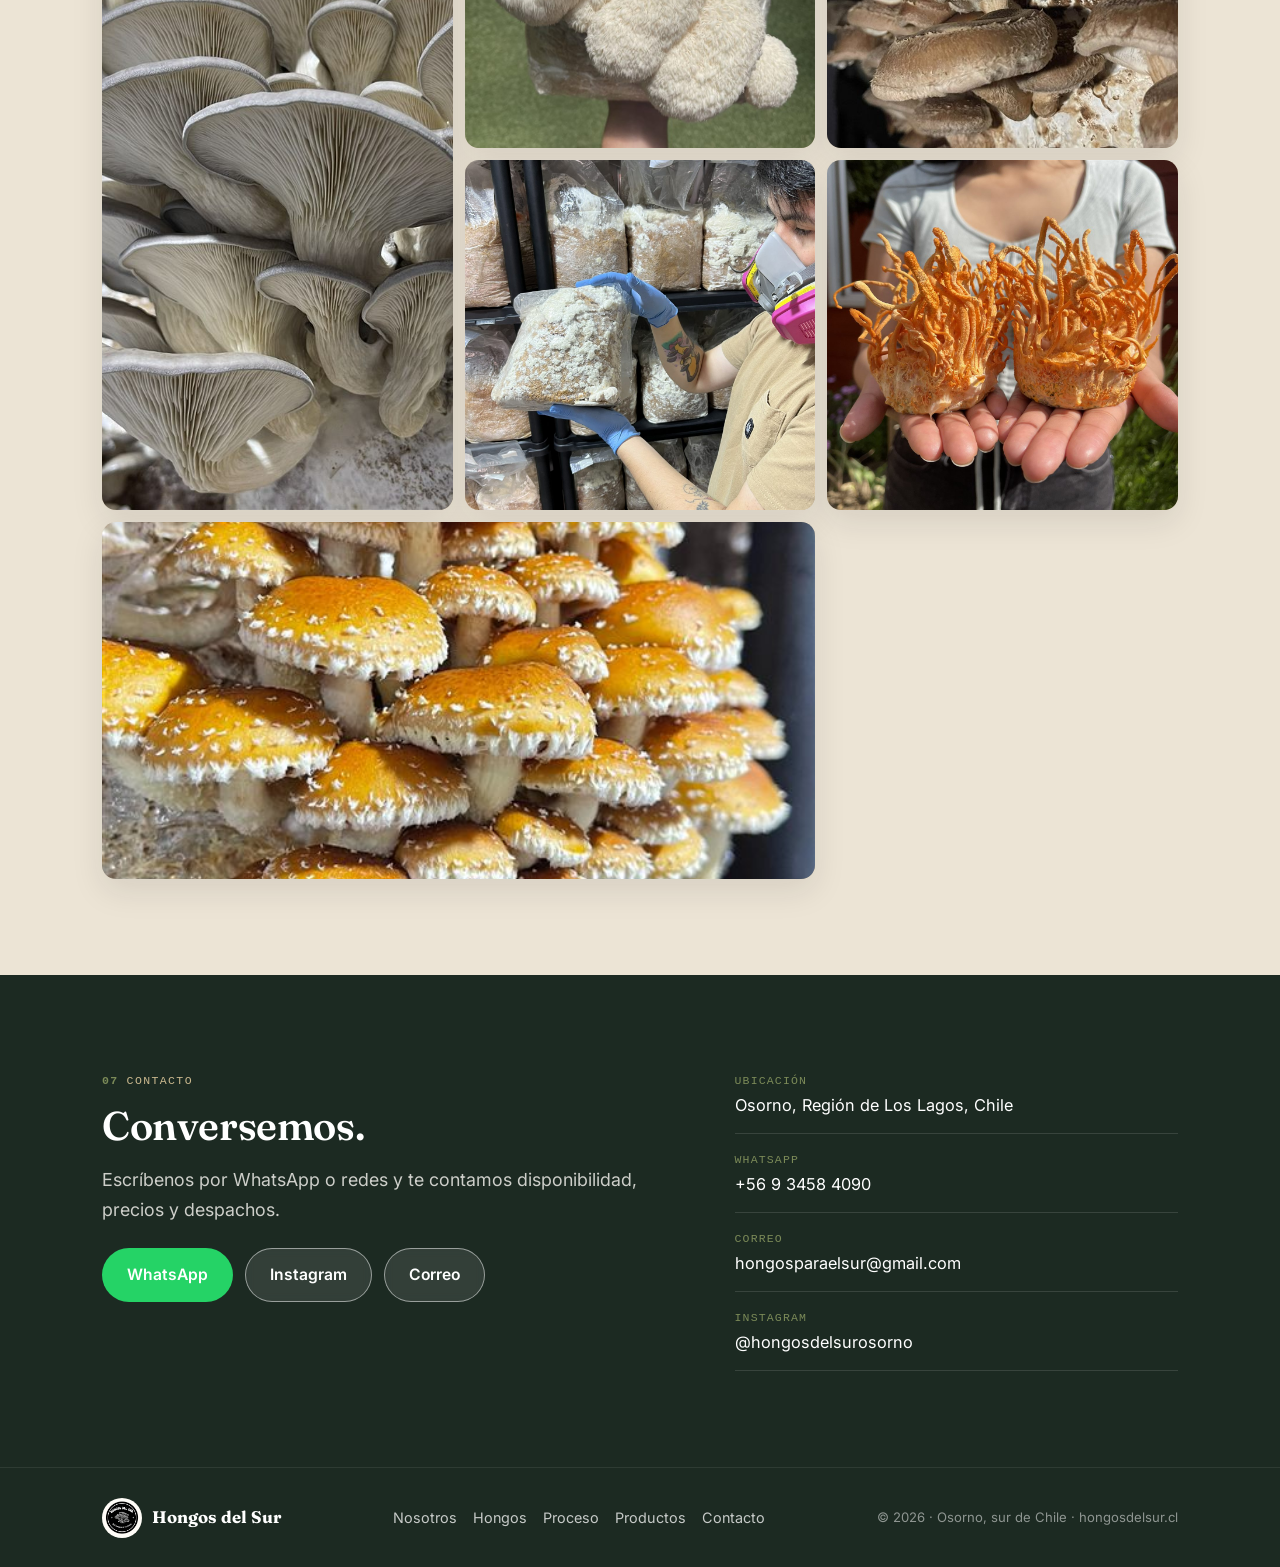
==== commit 19689d88: "Nosotros: separa titulo, unifica tipografia y agrega fundadores Brayan y Paola con fotos" ====
--- a/index.html
+++ b/index.html
@@ -21,7 +21,7 @@
   <link rel="preconnect" href="https://fonts.googleapis.com" />
   <link rel="preconnect" href="https://fonts.gstatic.com" crossorigin />
   <link href="https://fonts.googleapis.com/css2?family=Fraunces:opsz,wght@9..144,400;9..144,500;9..144,600;9..144,700&family=Inter:wght@400;500;600&display=swap" rel="stylesheet" />
-  <link rel="stylesheet" href="styles.css?v=6" />
+  <link rel="stylesheet" href="styles.css?v=7" />
   <link rel="icon" type="image/png" href="img/logo.png" />
   <link rel="apple-touch-icon" href="img/logo.png" />
 
@@ -99,14 +99,14 @@
       <div class="container grid-2">
         <div class="reveal">
           <p class="eyebrow"><span class="eyebrow__num">01</span> Quiénes somos</p>
-          <h2>Detrás de cada hongo, hay personas que lo conocen..</h2>
+          <h2>Detrás de cada hongo, hay personas que lo conocen.</h2>
           <p class="lead">
-            Hongos del Sur nació en Osorno con una idea simple: producir hongos 
-            de calidad y aprender a hacer cada parte del proceso cada vez mejor.
-          </p>
-          <p>
-            Trabajamos con método y protocolos
-            propios para entregar hongos de calidad constante, lote tras lote.
+            Hongos del Sur nació en Osorno con una idea simple: producir hongos
+            de calidad y hacer cada parte del proceso cada vez mejor.
+          </p>
+          <p class="lead">
+            Trabajamos con método y protocolos propios para entregar hongos de
+            calidad constante, lote tras lote.
           </p>
           <ul class="checklist">
             <li>Producción propia desde el comienzo</li>
@@ -118,6 +118,37 @@
           <img src="img/nosotros.jpg" alt="Proceso de producción de Hongos del Sur en Osorno" loading="lazy"
                onerror="this.style.display='none';this.parentNode.classList.add('placeholder')" />
           <span class="placeholder__label">Foto del proceso / producción<br /><small>img/nosotros.jpg</small></span>
+        </div>
+      </div>
+
+      <div class="container team">
+        <h3 class="team__title reveal">Quiénes están detrás</h3>
+        <div class="team__grid">
+          <figure class="member reveal">
+            <div class="member__photo member__photo--h">
+              <img src="img/brayan.jpg" alt="Brayan, ingeniero agrónomo y fundador de Hongos del Sur" loading="lazy"
+                   onerror="this.style.display='none';this.parentNode.classList.add('placeholder')" />
+              <span class="placeholder__label">Foto de Brayan (horizontal)<br /><small>img/brayan.jpg</small></span>
+            </div>
+            <figcaption>
+              <h4>Brayan</h4>
+              <p class="member__role">Ingeniero agrónomo · Fundador e investigador</p>
+              <p class="member__bio">Lidera el cultivo, la investigación y el desarrollo de nuevas cepas y productos.</p>
+            </figcaption>
+          </figure>
+
+          <figure class="member reveal">
+            <div class="member__photo member__photo--v">
+              <img src="img/paola.jpg" alt="Paola, ingeniera agrónoma de Hongos del Sur" loading="lazy"
+                   onerror="this.style.display='none';this.parentNode.classList.add('placeholder')" />
+              <span class="placeholder__label">Foto de Paola (vertical)<br /><small>img/paola.jpg</small></span>
+            </div>
+            <figcaption>
+              <h4>Paola</h4>
+              <p class="member__role">Ingeniera agrónoma · Gestión, desarrollo y producción</p>
+              <p class="member__bio">Coordina la gestión, el desarrollo y la producción del día a día.</p>
+            </figcaption>
+          </figure>
         </div>
       </div>
     </section>
--- a/styles.css
+++ b/styles.css
@@ -146,9 +146,9 @@
 .section--dark h2, .section--forest h2 { color: #fff; }
 
 .section__head { max-width: 640px; margin-bottom: 40px; }
-.section__head h2 { font-size: clamp(1.7rem, 5vw, 2.5rem); }
-
-h2 { font-size: clamp(1.7rem, 5vw, 2.5rem); }
+.section__head h2 { font-size: clamp(1.7rem, 5vw, 2.5rem); margin-bottom: 14px; }
+
+h2 { font-size: clamp(1.7rem, 5vw, 2.5rem); margin-bottom: 16px; }
 
 /* ===== Grid de 2 columnas ===== */
 .grid-2 { display: grid; grid-template-columns: 1fr; gap: 32px; align-items: center; }
@@ -167,6 +167,20 @@
   aspect-ratio: 4 / 3; background: linear-gradient(135deg, #d9cdb6, #c3b291); box-shadow: var(--shadow);
 }
 .media-frame img { width: 100%; height: 100%; object-fit: cover; }
+
+/* ===== Equipo / fundadores ===== */
+.team { margin-top: 44px; }
+.team__title { font-size: 1.4rem; margin-bottom: 20px; }
+.team__grid { display: grid; grid-template-columns: 1fr; gap: 20px; align-items: start; }
+.member { background: var(--cream); border: 1px solid var(--line); border-radius: var(--radius); overflow: hidden; box-shadow: var(--shadow); }
+.member__photo { position: relative; overflow: hidden; background: linear-gradient(135deg, #d9cdb6, #c3b291); }
+.member__photo--h { aspect-ratio: 3 / 2; }
+.member__photo--v { aspect-ratio: 4 / 5; }
+.member__photo img { width: 100%; height: 100%; object-fit: cover; }
+.member figcaption { padding: 16px 18px 20px; }
+.member h4 { font-family: "Fraunces", serif; font-weight: 600; font-size: 1.3rem; }
+.member__role { font-family: var(--mono); font-size: 0.75rem; color: var(--moss); margin: 5px 0 9px; }
+.member__bio { color: var(--ink-soft); font-size: 0.92rem; }
 
 /* Placeholders */
 .placeholder__label { display: none; }
@@ -305,6 +319,7 @@
   .products { grid-template-columns: repeat(3, 1fr); }
   .products--2 { grid-template-columns: repeat(2, 1fr); max-width: 760px; margin-inline: auto; }
   .process { grid-template-columns: repeat(2, 1fr); }
+  .team__grid { grid-template-columns: repeat(2, 1fr); gap: 24px; max-width: 820px; }
   .gallery { grid-template-columns: repeat(3, 1fr); }
   .gitem--tall { grid-row: span 2; aspect-ratio: auto; }
   .gitem--wide { grid-column: span 2; aspect-ratio: 2 / 1; }
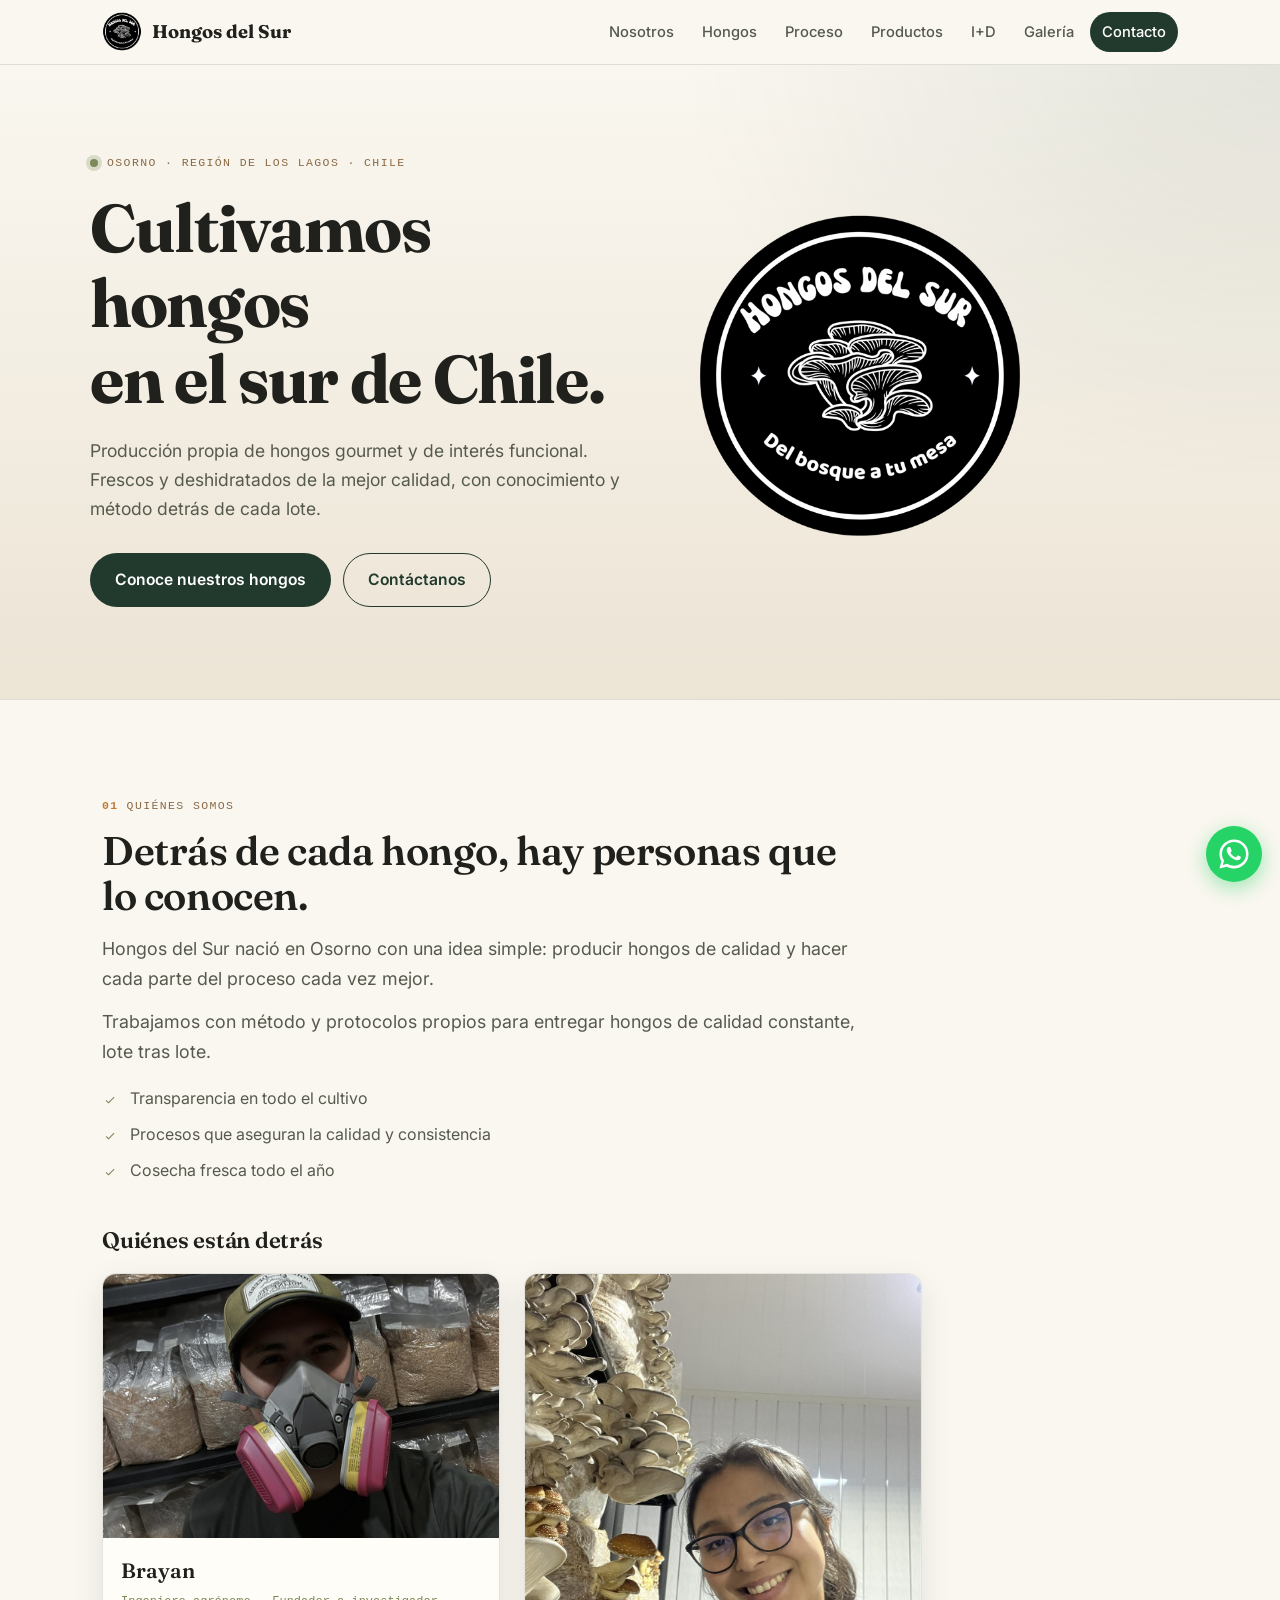
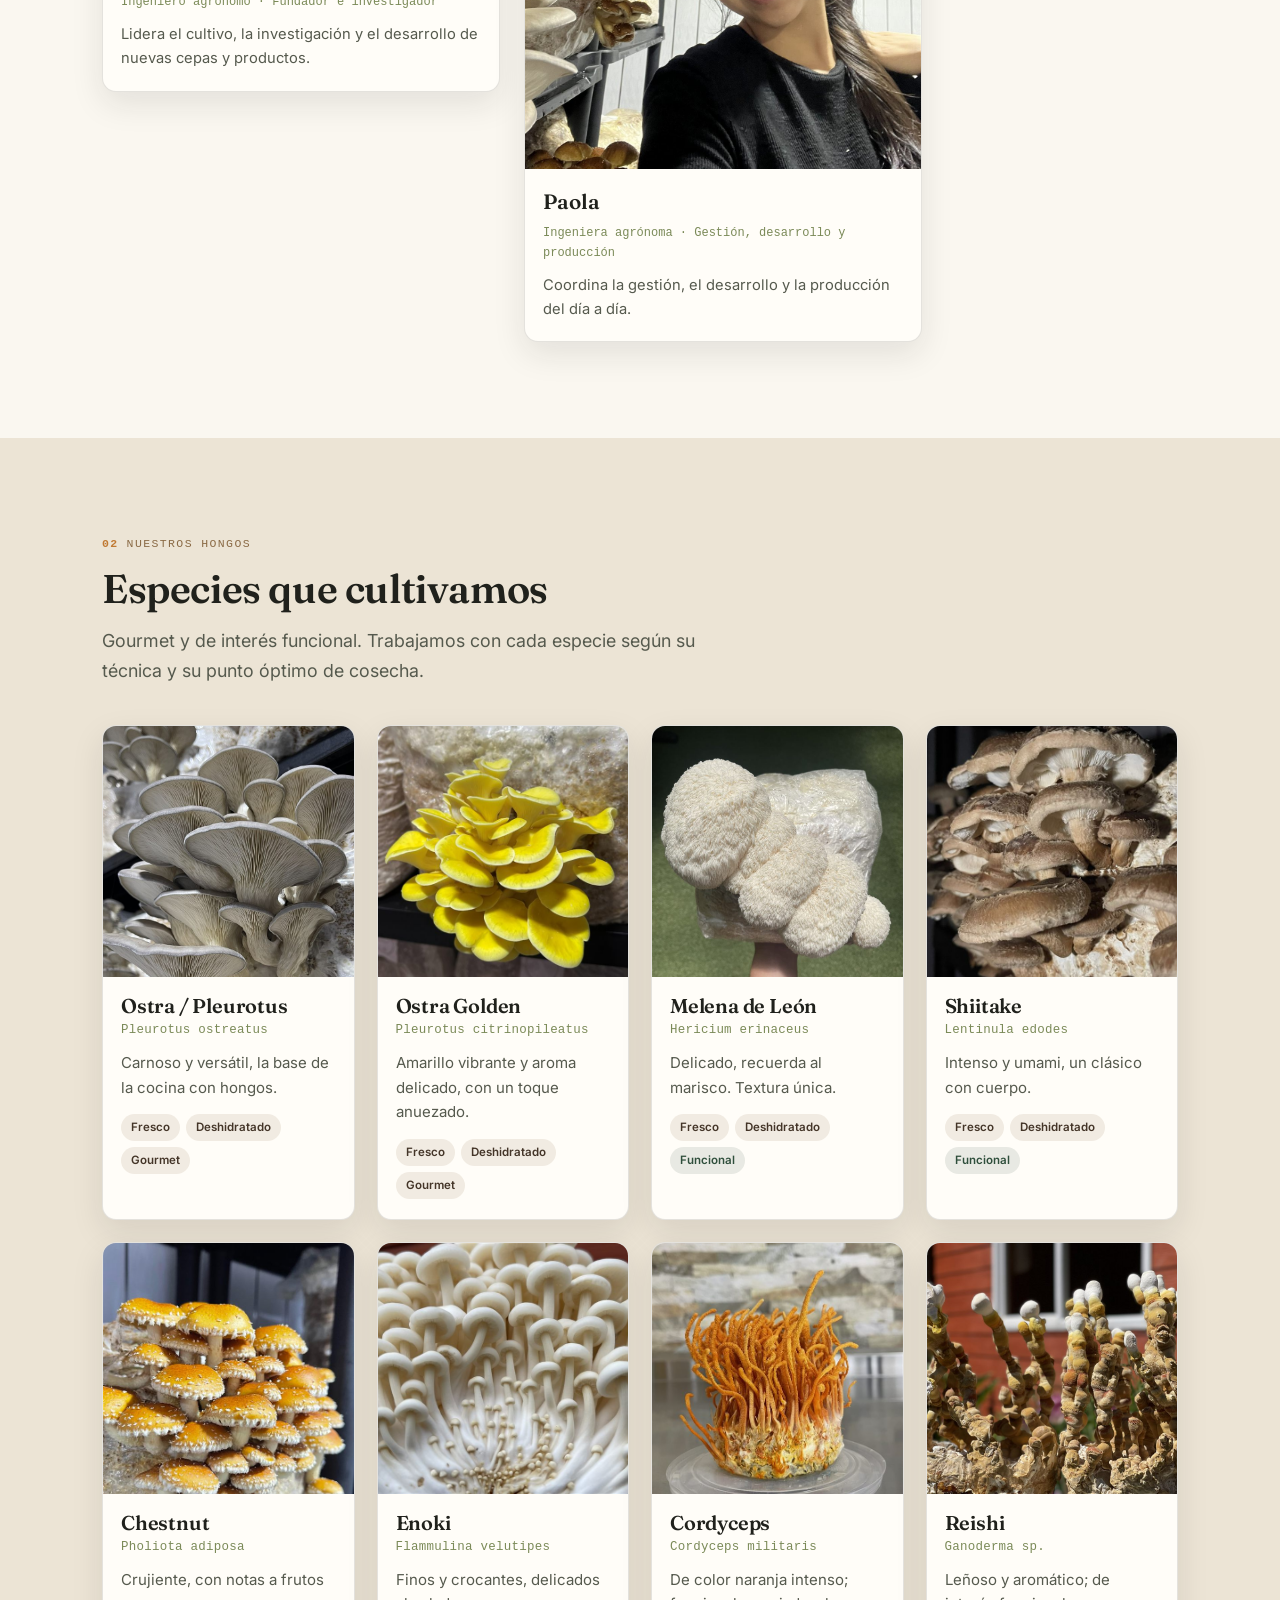
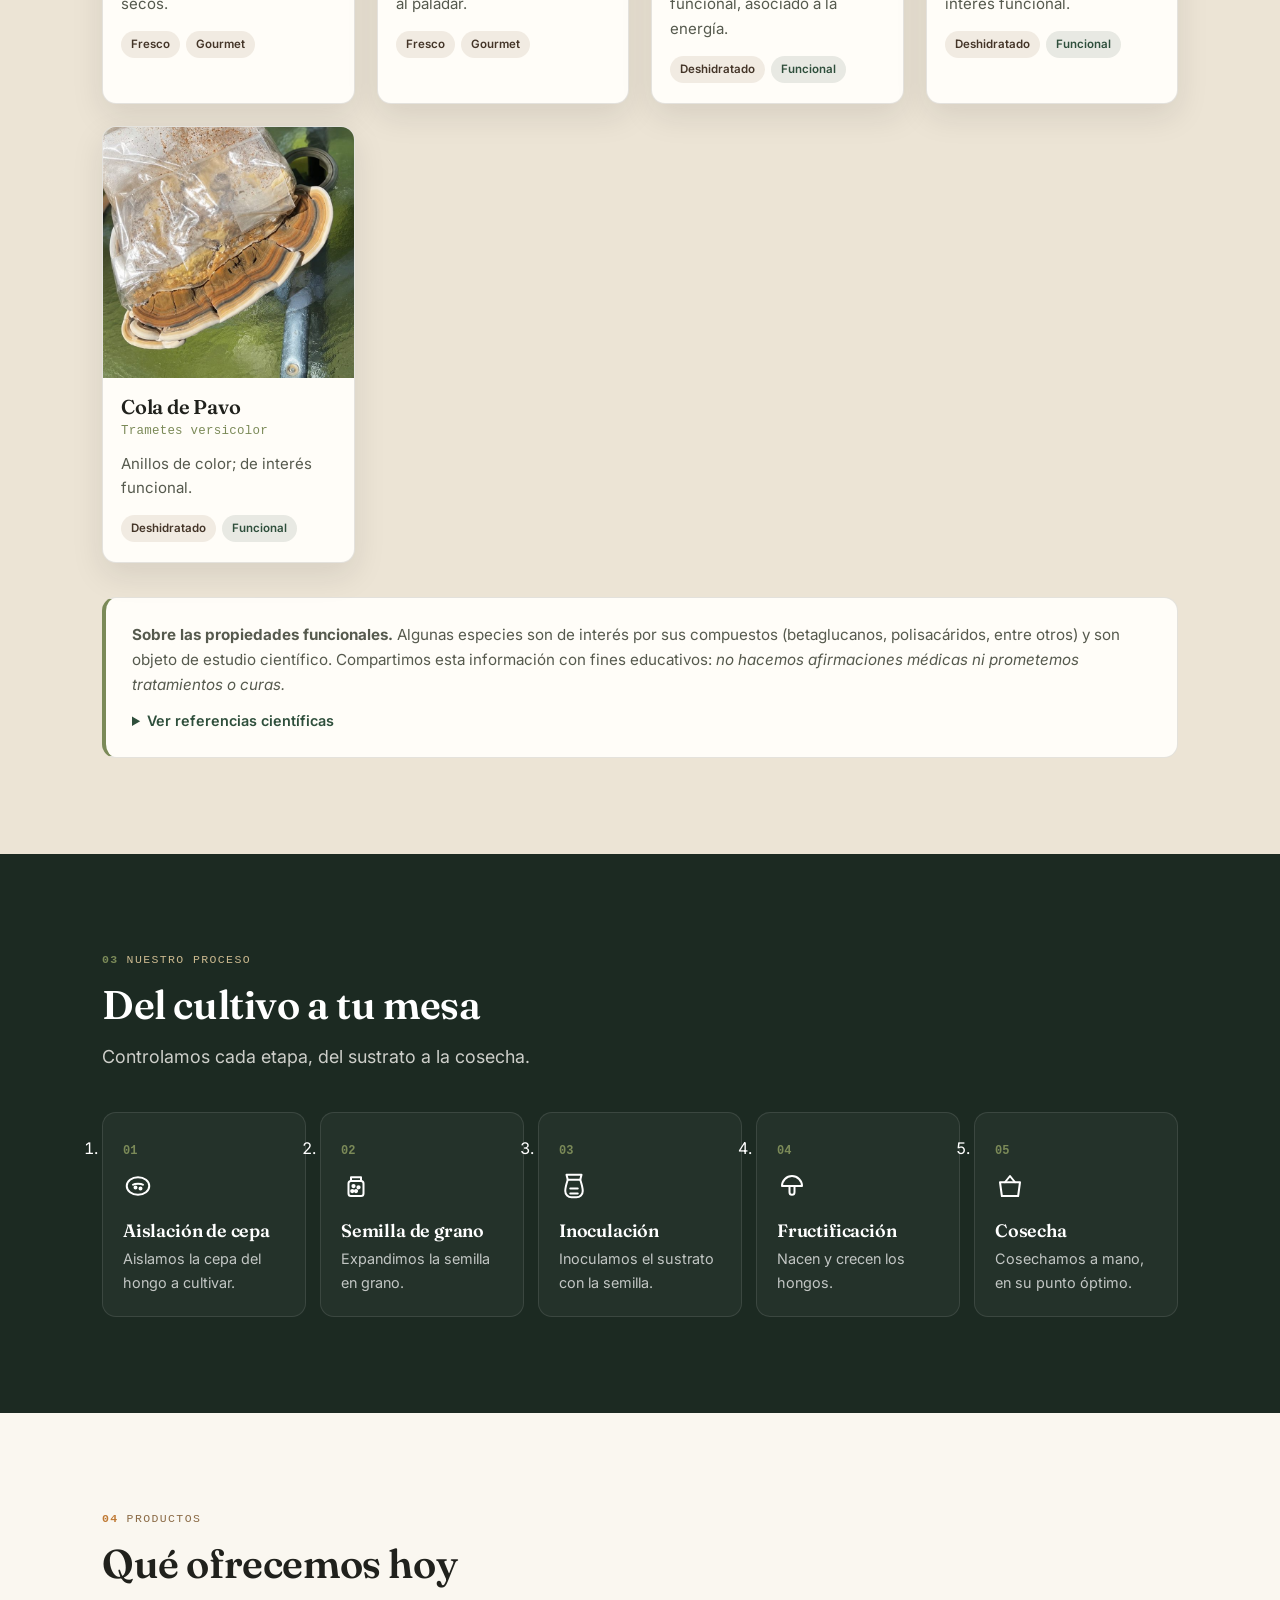
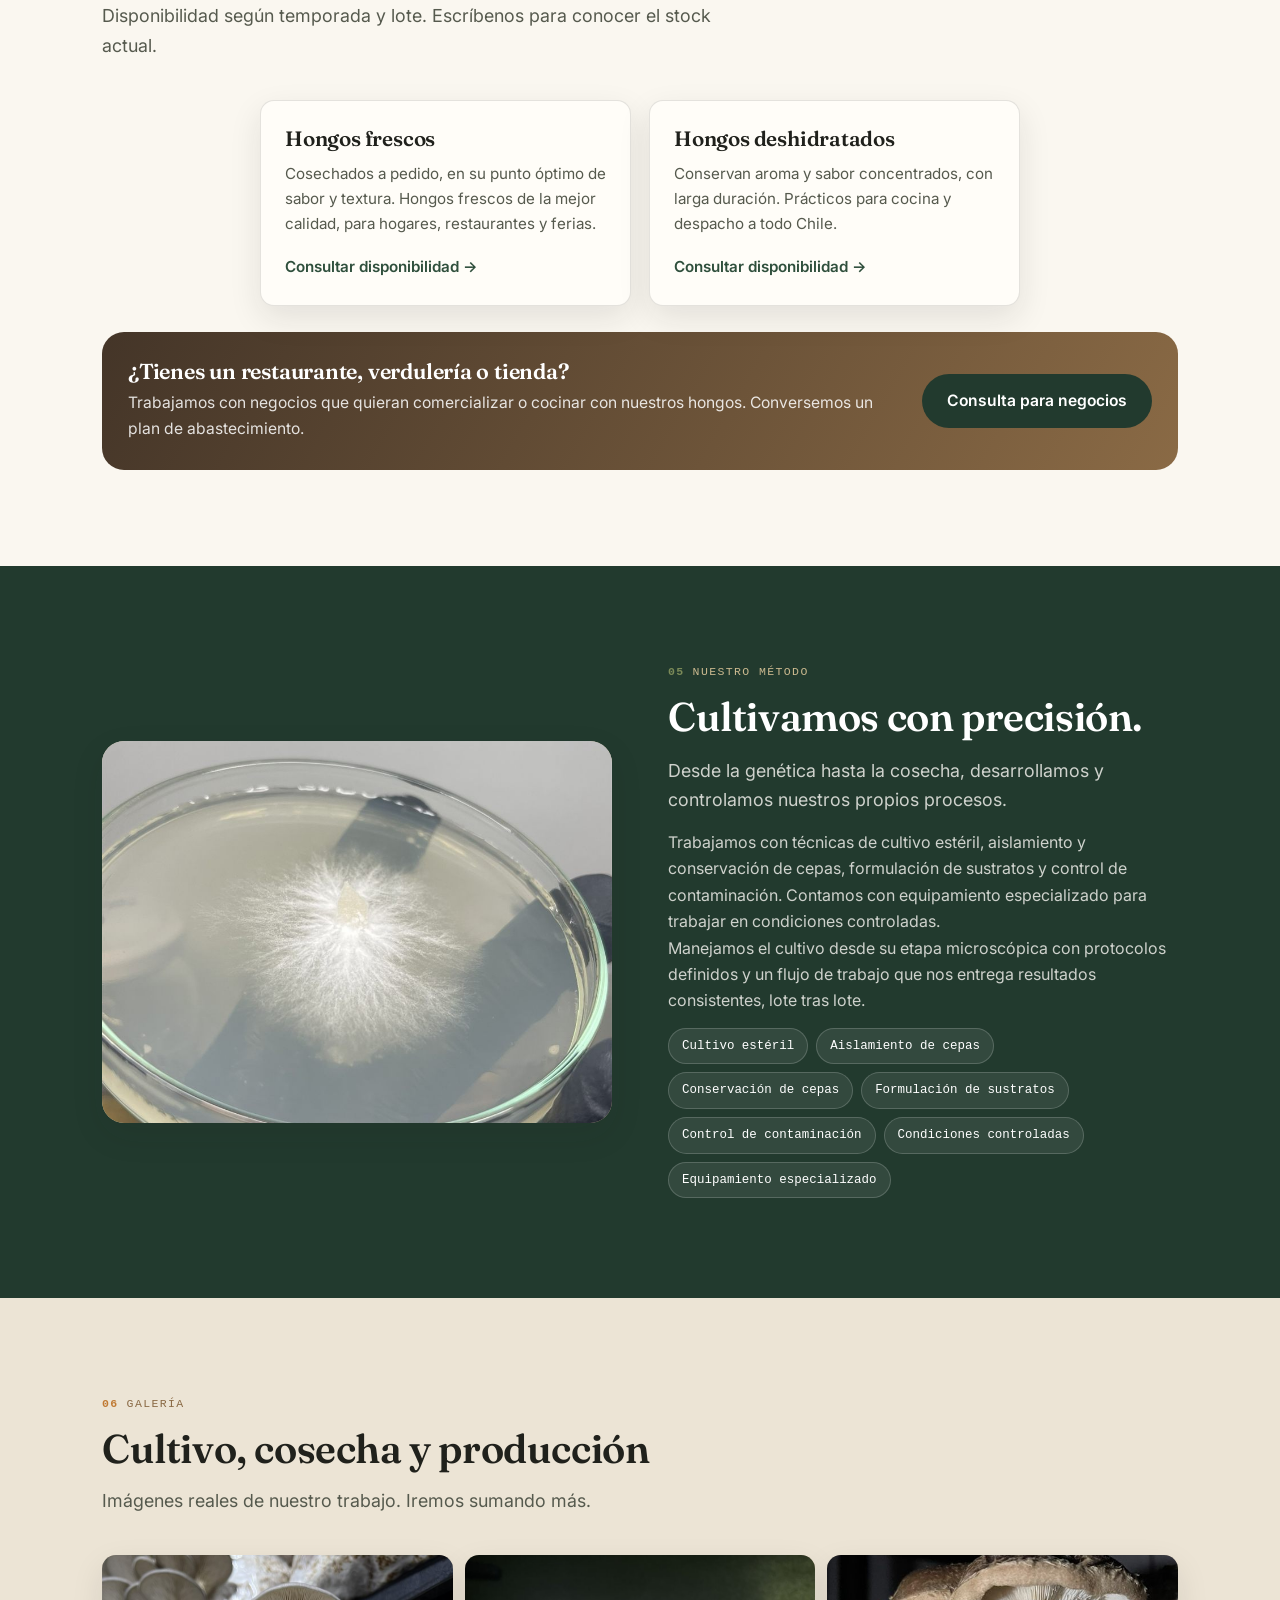
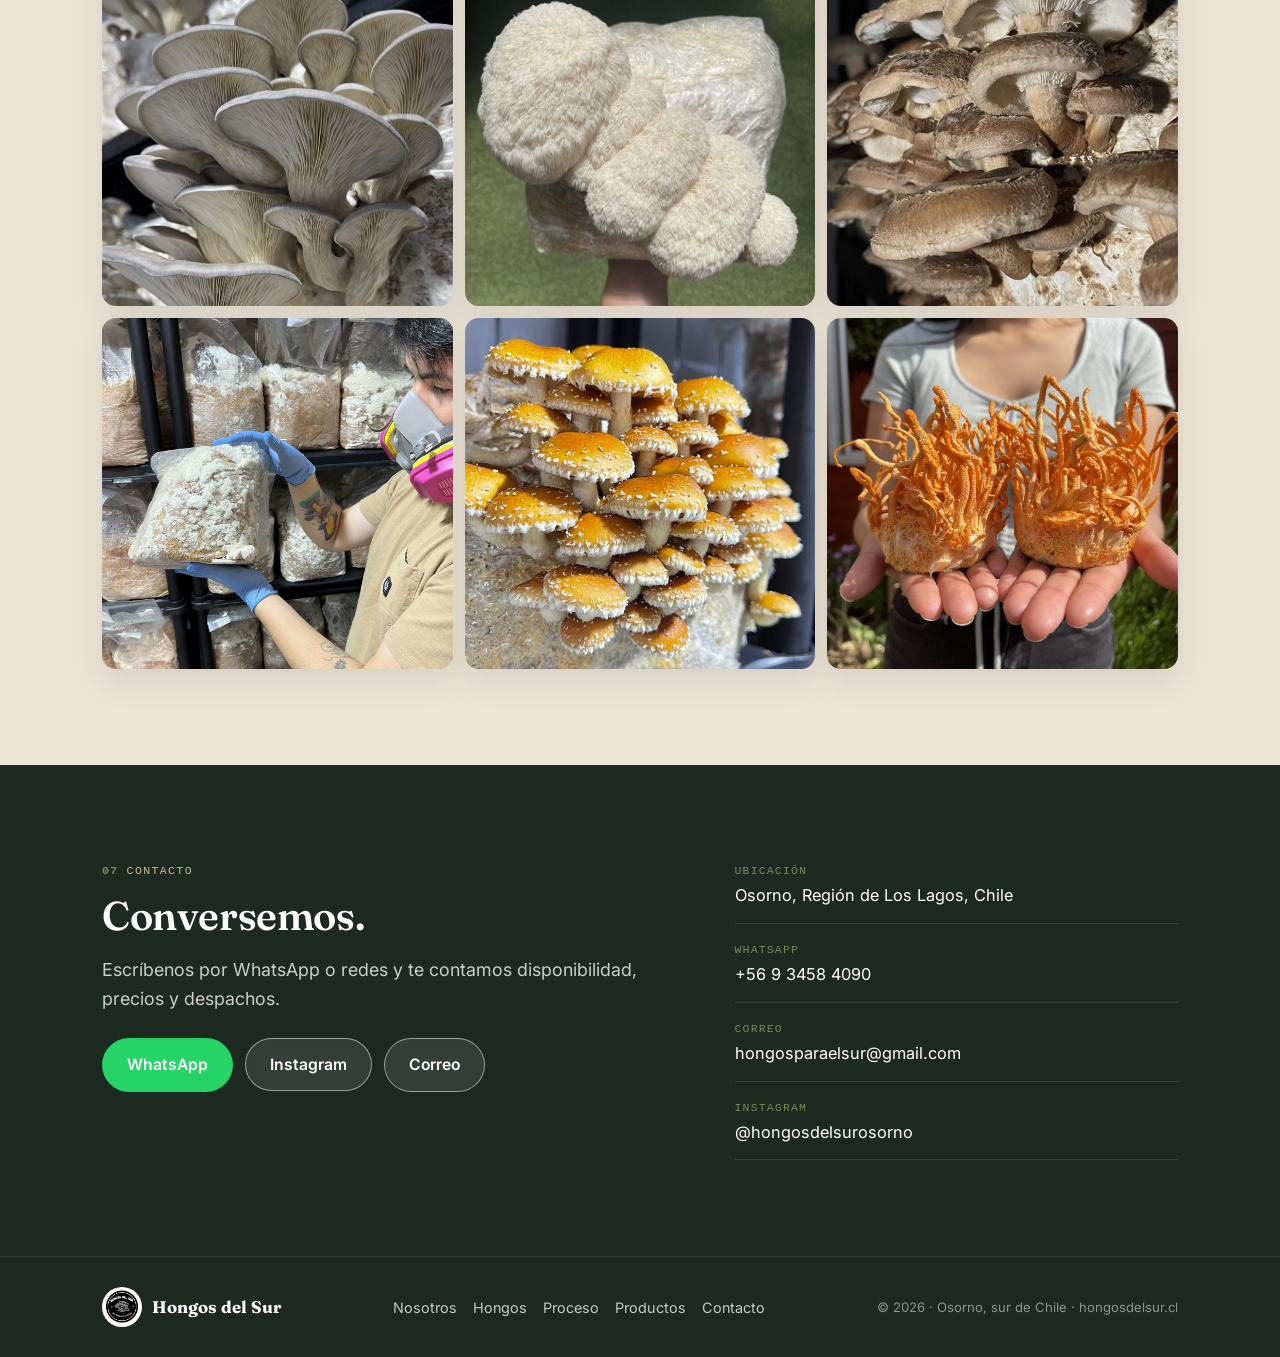
==== commit ff1a8d2c: "Quienes somos sin foto + fundadores; nueva checklist; fotos de especies mas grandes y encuadradas; g" ====
--- a/index.html
+++ b/index.html
@@ -96,8 +96,8 @@
 
     <!-- ===== 01 · NOSOTROS ===== -->
     <section id="nosotros" class="section">
-      <div class="container grid-2">
-        <div class="reveal">
+      <div class="container">
+        <div class="reveal about-intro">
           <p class="eyebrow"><span class="eyebrow__num">01</span> Quiénes somos</p>
           <h2>Detrás de cada hongo, hay personas que lo conocen.</h2>
           <p class="lead">
@@ -109,15 +109,10 @@
             calidad constante, lote tras lote.
           </p>
           <ul class="checklist">
-            <li>Producción propia desde el comienzo</li>
-            <li>Laboratorio propio</li>
-            <li>Transparencia en nuestros cultivos</li>
+            <li>Transparencia en todo el cultivo</li>
+            <li>Procesos que aseguran la calidad y consistencia</li>
+            <li>Cosecha fresca todo el año</li>
           </ul>
-        </div>
-        <div class="media-frame reveal">
-          <img src="img/nosotros.jpg" alt="Proceso de producción de Hongos del Sur en Osorno" loading="lazy"
-               onerror="this.style.display='none';this.parentNode.classList.add('placeholder')" />
-          <span class="placeholder__label">Foto del proceso / producción<br /><small>img/nosotros.jpg</small></span>
         </div>
       </div>
 
@@ -226,7 +221,7 @@
           <!-- Chestnut -->
           <article class="scard reveal">
             <div class="scard__media">
-              <img src="img/chestnut.jpg" alt="Hongo Chestnut (Pholiota adiposa) cultivado por Hongos del Sur" loading="lazy"
+              <img src="img/chestnut.jpg" alt="Hongo Chestnut (Pholiota adiposa) cultivado por Hongos del Sur" loading="lazy" class="pos-upper"
                    onerror="this.style.display='none';this.parentNode.classList.add('placeholder')" />
               <span class="placeholder__label">img/chestnut.jpg</span>
             </div>
@@ -241,7 +236,7 @@
           <!-- Enoki -->
           <article class="scard reveal">
             <div class="scard__media">
-              <img src="img/enoki.jpg" alt="Enoki (Flammulina velutipes) cultivado por Hongos del Sur" loading="lazy"
+              <img src="img/enoki.jpg" alt="Enoki (Flammulina velutipes) cultivado por Hongos del Sur" loading="lazy" class="pos-top"
                    onerror="this.style.display='none';this.parentNode.classList.add('placeholder')" />
               <span class="placeholder__label">Tu foto<br /><small>img/enoki.jpg</small></span>
             </div>
@@ -286,7 +281,7 @@
           <!-- Cola de Pavo -->
           <article class="scard reveal">
             <div class="scard__media">
-              <img src="img/colapavo.jpg" alt="Cola de Pavo (Trametes versicolor) cultivado por Hongos del Sur" loading="lazy"
+              <img src="img/colapavo.jpg" alt="Cola de Pavo (Trametes versicolor) cultivado por Hongos del Sur" loading="lazy" class="pos-bottom"
                    onerror="this.style.display='none';this.parentNode.classList.add('placeholder')" />
               <span class="placeholder__label">Tu foto<br /><small>img/colapavo.jpg</small></span>
             </div>
@@ -445,11 +440,11 @@
           <p class="lead">Imágenes reales de nuestro trabajo. Iremos sumando más.</p>
         </div>
         <div class="gallery">
-          <figure class="gitem gitem--tall reveal"><img src="img/ostra.jpg" alt="Hongos ostra creciendo" loading="lazy" onerror="this.style.display='none';this.parentNode.classList.add('placeholder')"><span class="placeholder__label">img/galeria-1.jpg</span></figure>
+          <figure class="gitem reveal"><img src="img/ostra.jpg" alt="Hongos ostra creciendo" loading="lazy" onerror="this.style.display='none';this.parentNode.classList.add('placeholder')"><span class="placeholder__label">img/galeria-1.jpg</span></figure>
           <figure class="gitem reveal"><img src="img/melena.jpg" alt="Melena de León en cultivo" loading="lazy" onerror="this.style.display='none';this.parentNode.classList.add('placeholder')"><span class="placeholder__label">img/galeria-2.jpg</span></figure>
           <figure class="gitem reveal"><img src="img/shiitake.jpg" alt="Shiitake cosechado" loading="lazy" onerror="this.style.display='none';this.parentNode.classList.add('placeholder')"><span class="placeholder__label">img/galeria-3.jpg</span></figure>
           <figure class="gitem reveal"><img src="img/nosotros.jpg" alt="Producción de Hongos del Sur" loading="lazy" onerror="this.style.display='none';this.parentNode.classList.add('placeholder')"><span class="placeholder__label">img/galeria-4.jpg</span></figure>
-          <figure class="gitem gitem--wide reveal"><img src="img/chestnut.jpg" alt="Hongos Chestnut" loading="lazy" onerror="this.style.display='none';this.parentNode.classList.add('placeholder')"><span class="placeholder__label">img/galeria-5.jpg</span></figure>
+          <figure class="gitem reveal"><img src="img/chestnut.jpg" alt="Hongos Chestnut" loading="lazy" onerror="this.style.display='none';this.parentNode.classList.add('placeholder')"><span class="placeholder__label">img/galeria-5.jpg</span></figure>
           <figure class="gitem reveal"><img src="img/galeria-6.jpg" alt="Instalaciones de cultivo" loading="lazy" onerror="this.style.display='none';this.parentNode.classList.add('placeholder')"><span class="placeholder__label">Tu foto<br /><small>img/galeria-6.jpg</small></span></figure>
         </div>
       </div>
--- a/styles.css
+++ b/styles.css
@@ -167,6 +167,9 @@
   aspect-ratio: 4 / 3; background: linear-gradient(135deg, #d9cdb6, #c3b291); box-shadow: var(--shadow);
 }
 .media-frame img { width: 100%; height: 100%; object-fit: cover; }
+
+/* ===== Quiénes somos ===== */
+.about-intro { max-width: 760px; }
 
 /* ===== Equipo / fundadores ===== */
 .team { margin-top: 44px; }
@@ -199,8 +202,12 @@
   transition: transform .22s ease, box-shadow .22s ease;
 }
 .scard:hover { transform: translateY(-5px); box-shadow: var(--shadow-lg); }
-.scard__media { position: relative; aspect-ratio: 4 / 3; overflow: hidden; background: linear-gradient(135deg, #d9cdb6, #c3b291); }
-.scard__media img { width: 100%; height: 100%; object-fit: cover; transition: transform .5s ease; }
+.scard__media { position: relative; aspect-ratio: 1 / 1; overflow: hidden; background: linear-gradient(135deg, #d9cdb6, #c3b291); }
+.scard__media img { width: 100%; height: 100%; object-fit: cover; object-position: center; transition: transform .5s ease; }
+/* Encuadres afinados por foto */
+.scard__media img.pos-top { object-position: center top; }
+.scard__media img.pos-bottom { object-position: center bottom; }
+.scard__media img.pos-upper { object-position: center 30%; }
 .scard:hover .scard__media img { transform: scale(1.06); }
 .scard__body { padding: 18px 18px 20px; }
 .scard__body h3 { font-size: 1.25rem; }
